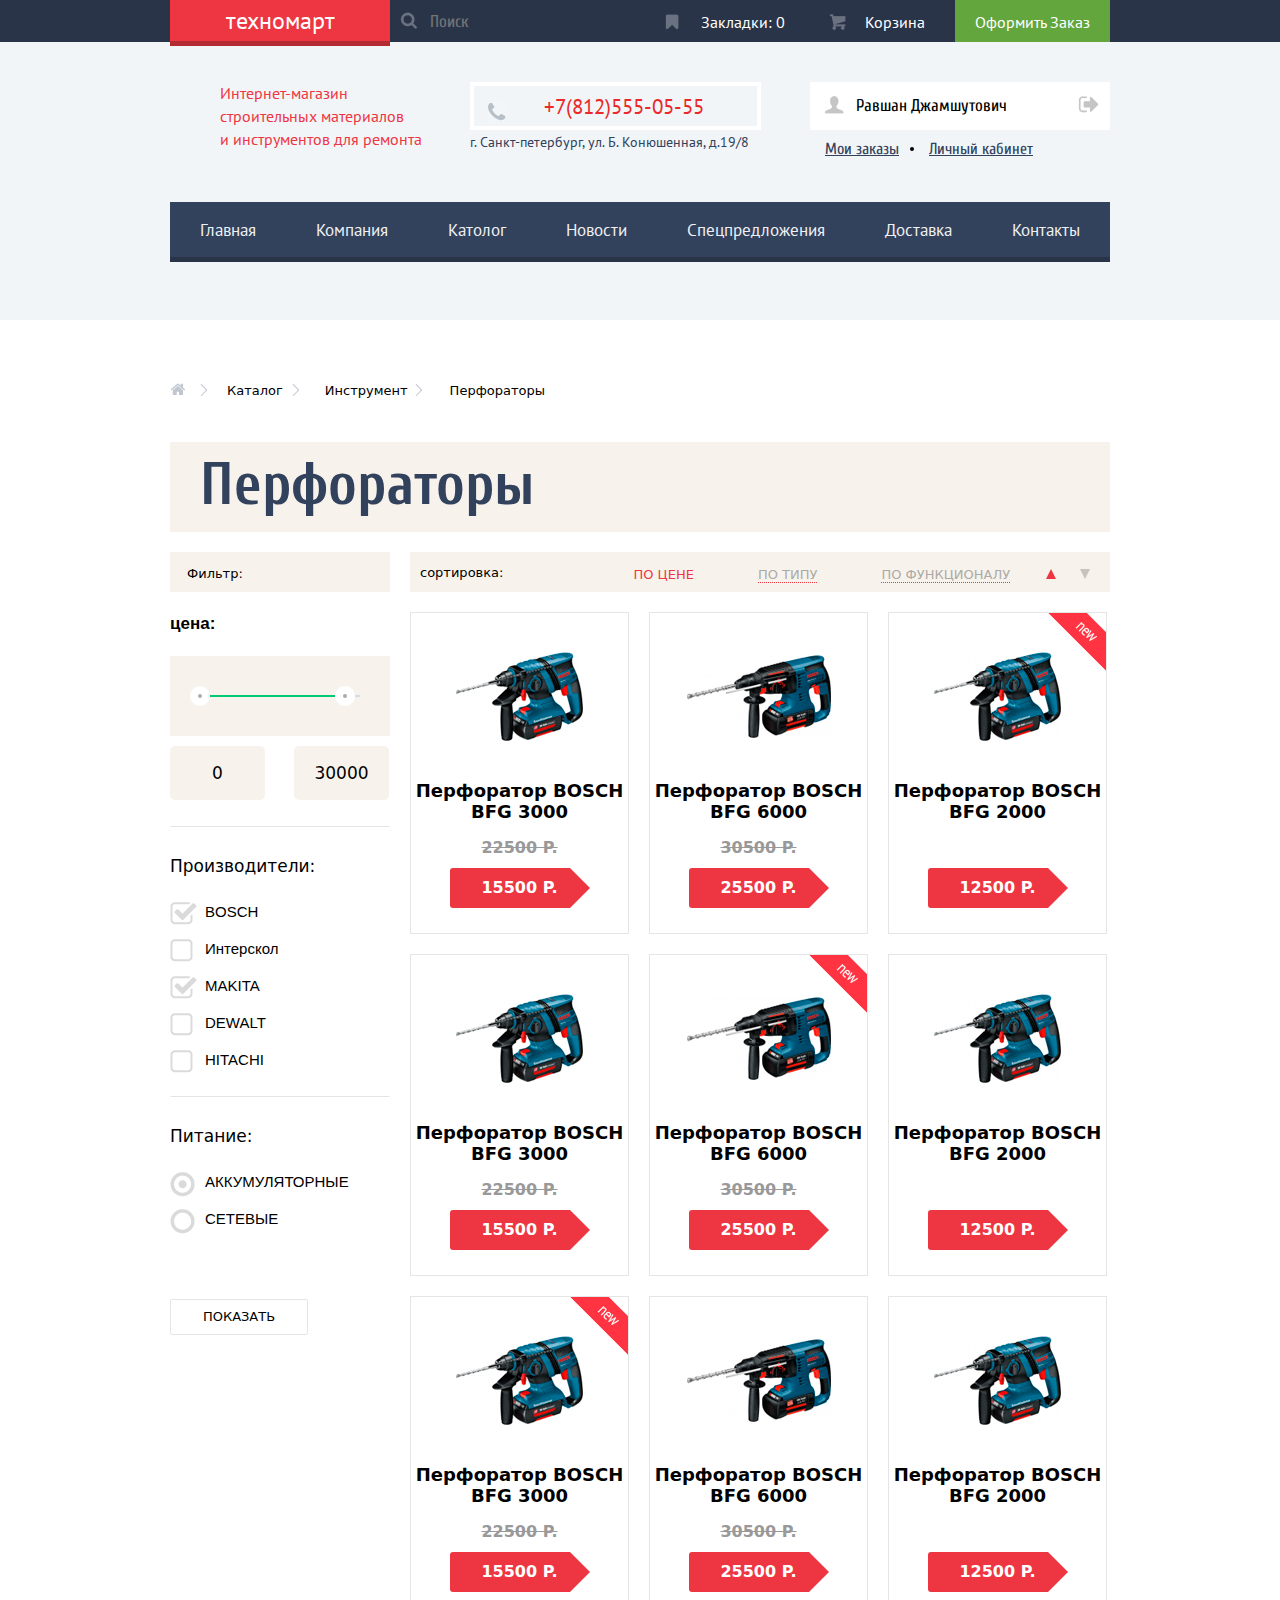
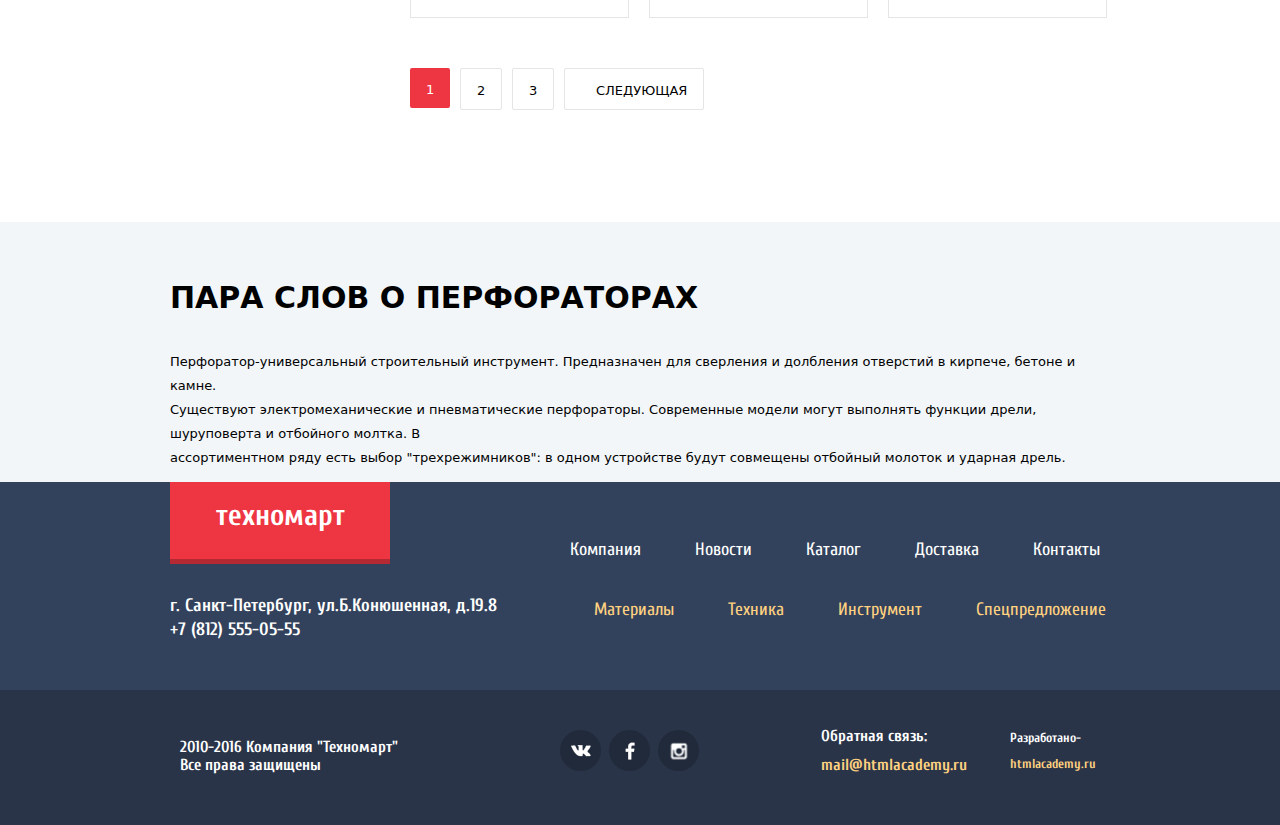
==== inner.html @ 544f6ab8 "изменения сегодня" ====
<!DOCTYPE html>
  <html lang="ru">
    <head>
      <meta charset="utf-8">
      <title>Техномарт</title>
      <link href='https://fonts.googleapis.com/css?family=Cuprum:400,400italic,700,700italic' rel='stylesheet' type='text/css'>
      <link href='https://fonts.googleapis.com/css?family=PT+Sans&subset=cyrillic' rel='stylesheet' type='text/css'>
      <link rel="stylesheet" href="css/normalize.css">
      <link href="css/style.css" rel="stylesheet">
    </head>
    <body>
    <header class="header-main">
      <div class="header-top">
        <div class="container clearfix">
          <a href="#" class="header-top__logo">Техномарт</a>
          <form action="#" class="header-top__search">
            <input type="search" placeholder="Поиск">
            <input type="submit">
          </form>
          <ul class="header-top__panel">
            <li>
              <a class="header-top__bookmark" href="#top">Закладки: 0</a>
            </li>
            <li>
              <a class="header-top__basket" href="#">Корзина</a>
            </li>
            <li>
              <a  class="header-top__booking" href="#">Оформить Заказ</a>
            </li>
          </ul>
        </div>
      </div>
        <div class="container clearfix">
          <div class="header-middle__summary">Интернет-магазин<br>строительных материалов<br>и инструментов для ремонта
          </div>
          <div class="header-middle__contact">
            <div class="header-middle__phone">+7(812)555-05-55</div>
            <p>г. Санкт-петербург, ул. Б. Конюшенная, д.19/8</p>
          </div>
          <div class="header-middle__making">
              <div class="header-middle__users">
                  <p>Равшан Джамшутович</p> 
                  <a href="#" class="icon-logout"></a>  
              </div> 
                  <ul class="header-middle__data">
                    <li>
                      <a href="#" class="dot">Мои заказы</a>
                    </li>
                    <li>
                      <a href="#">Личный кабинет</a>
                    </li>
                  </ul> 
          </div>
        </div>
        <div class="container">
          <nav class="main-navigation clearfix">
            <ul>
              <li>
                <a href="#">Главная</a>
              </li>
              <li>
                <a href="#">Компания</a>
              </li>
              <li>
                <a href="#">Католог</a>
              </li>
              <li>
                <a href="#">Новости</a>
              </li>
              <li>
                <a href="#">Спецпредложения</a>
              </li>
              <li>
                <a href="#">Доставка</a>
              </li>
              <li>
                <a href="#">Контакты</a>
              </li>
            </ul>
          </nav>
        </div>
    </header>
      <main class="main-content clearfix">
        <div class="container">
          <div class="breadcrumbs">
            <ul>
              <li>
                <a href="#" class="icon"></a> 
              </li>
              <li>
                <a href="#">Каталог</a>
              </li>
              <li>
                <a href="#" class="ref">Инструмент</a>
              </li>
              <li>
                <span>Перфораторы</span>
              </li>
            <ul>
          </div>
            <div class="topic">
              <h1>Перфораторы<h1>
            </div>
            <div class="catalog-filter">
            <form action="#">
              <div class="filter__h2">Фильтр:</div>
              <h3>цена:</h3>
              <div class="range-filter">
                <div class="range-controls">
                  <div class="scale"><div style="margin-left:10px;width:125px;" class="bar"></div></div>
                  <div class="toggle min-toggle"></div>
                  <div class="toggle max-toggle"></div>
                </div>
                <div class="price-controls">
                  <input class="min-price" type="text" value="0">
                  <input class="max-price" type="text" value="30000">
                </div>
              </div> 
              <div class="crease"></div> 
              <div class="maker__group">
                <h3>Производители:</h3>
                <input type="checkbox" name="firm1" value="BOSCH"checked id="chx1"><label for="chx1">BOSCH</label>
                <input type="checkbox" name="firm2" value="Interscol"id="chx2"><label for="chx2">Интерскол</label>
                <input type="checkbox" name="firm3" value="MAKITA"checked id="chx3"><label for="chx3">MAKITA</label>
                <input type="checkbox" name="firm4" value="DEWALT"id="chx4"><label for="chx4">DEWALT</label>
                <input type="checkbox" name="firm5" value="HITACHI"id="chx5"><label for="chx5">HITACHI</label>
              </div>
              <div class="crease"></div> 
              <div class="maker__group">
                 <h3>Питание:</h3>
                 <input type="radio" name="battery" value="accumulator" checked id="rd1"><label for="rd1">АККУМУЛЯТОРНЫЕ</label>
                 <input type="radio" name="battery" value="network" id="rd2"><label for="rd2">СЕТЕВЫЕ</label>
              </div>
                 <button class="btn-filter" type="submit">ПОКАЗАТЬ</button>
            </form>
            </div>
            <div class="catalog-content">
              <div class="catalog-sorting">
              <h3 class="catalog-sorting__h3">сортировка:</h3>
              <ul>
                <li>
                  <a class="cost" href="#">По цене</a>
                </li>
                <li>
                  <a href="#">По типу</a>
                </li>
                <li>
                  <a href="#">По функционалу</a>
                </li>
              </ul>
              <div class="catalog-sorting__guides">
                <a href="#"></a>
                <a href="#"></a>
              </div> 
              </div>
              <div class="catalog-list clearfix">
              <article class="catalog-list__item">
                <div class="item__actions">
                  <a class="buy" href="#">КУПИТЬ</a>
                  <a class="bookmark" href="#">В ЗАКЛАДКИ</a>
                </div>
                <div class="image"><img src="img/catalog-img1/prod-image2.jpg" height="168" width="218"></div>
                <a href="#">Перфоратор BOSCH<br>BFG 3000</a>
                <div class="item__old-price">22500 P.</div>
                <div class="item__price">15500 P.</div>
              </article>
              <article class="catalog-list__item">
                <div class="item__actions">
                  <a class="buy" href="#">КУПИТЬ</a>
                  <a class="bookmark" href="#">В ЗАКЛАДКИ</a>
                </div>
                <div class="image"><img src="img/catalog-img1/prod-image3.jpg" height="168" width="218"></div>
                <a href="#">Перфоратор BOSCH<br>BFG 6000</a>
                <div class="item__old-price">30500 P.</div>
                <div class="item__price">25500 P.</div>
              </article>
              <article class="catalog-list__item">
                <div class="item__actions">
                  <a class="buy" href="#">КУПИТЬ</a>
                  <a class="bookmark" href="#">В ЗАКЛАДКИ</a>
                </div>
                <div class="flag flag-new">новинка</div>
                <div class="image"><img src="img/catalog-img1/prod-image2.jpg" height="168" width="218"></div>
                <a href="#">Перфоратор BOSCH<br>BFG 2000</a>
                <div class="item__old-price"></div>
                <div class="item__price">12500 P.</div>
              </article>
              <article class="catalog-list__item">
                <div class="item__actions">
                  <a class="buy" href="#">КУПИТЬ</a>
                  <a class="bookmark" href="#">В ЗАКЛАДКИ</a>
                </div>
                <div class="image"><img src="img/catalog-img1/prod-image2.jpg" height="168" width="218"></div>
                <a href="#">Перфоратор BOSCH<br>BFG 3000</a>
                <div class="item__old-price">22500 P.</div>
                <div class="item__price">15500 P.</div>
              </article>
              <article class="catalog-list__item">
                <div class="item__actions">
                  <a class="buy" href="#">КУПИТЬ</a>
                  <a class="bookmark" href="#">В ЗАКЛАДКИ</a>
                </div>
                <div class="flag flag-new">новинка</div>
                <div class="image"><img src="img/catalog-img1/prod-image3.jpg" height="168" width="218"></div>
                <a href="#">Перфоратор BOSCH<br>BFG 6000</a>
                <div class="item__old-price">30500 P.</div>
                <div class="item__price">25500 P.</div>
              </article>
              <article class="catalog-list__item">
                <div class="item__actions">
                  <a class="buy" href="#">КУПИТЬ</a>
                  <a class="bookmark" href="#">В ЗАКЛАДКИ</a>
                </div>
                <div class="image"><img src="img/catalog-img1/prod-image2.jpg" height="168" width="218"></div>
                <a href="#">Перфоратор BOSCH<br>BFG 2000</a>
                <div class="item__old-price"></div>
                <div class="item__price">12500 P.</div>
              </article>
              <article class="catalog-list__item">
                <div class="item__actions">
                  <a class="buy"href="#">КУПИТЬ</a>
                  <a class="bookmark" href="#">В ЗАКЛАДКИ</a>
                </div>
                <div class="flag flag-new">новинка</div>
                <div class="image"><img src="img/catalog-img1/prod-image2.jpg" height="168" width="218"></div>
                <a href="#">Перфоратор BOSCH<br>BFG 3000</a>
                <div class="item__old-price">22500 P.</div>
                <div class="item__price">15500 P.</div>
              </article>
              <article class="catalog-list__item">
                <div class="item__actions">
                  <a class="buy" href="#">КУПИТЬ</a>
                  <a class="bookmark" href="#">В ЗАКЛАДКИ</a>
                </div>
                <div class="image"><img src="img/catalog-img1/prod-image3.jpg" height="168" width="218"></div>
                <a href="#">Перфоратор BOSCH<br>BFG 6000</a>
                <div class="item__old-price">30500 P.</div>
                <div class="item__price">25500 P.</div>
              </article>
              <article class="catalog-list__item">
                <div class="item__actions">
                  <a class="buy" href="#">КУПИТЬ</a>
                  <a class="bookmark" href="#">В ЗАКЛАДКИ</a>
                </div>
                <div class="image"><img src="img/catalog-img1/prod-image2.jpg" height="168" width="218"></div>
                <a href="#">Перфоратор BOSCH<br>BFG 2000</a>
                <div class="item__old-price"></div>
                <div class="item__price">12500 P.</div>
              </article>
              <div class="main-content__paginator">
                <a class="current" href="#">1</a>
                <a href="#">2</a>
                <a href="#">3</a>
                <a href="#">СЛЕДУЮЩАЯ</a>
                </div>
              </div>
            </div>
        </div>
            <div class="catalog__little-about">
              <div class="container">
              <h2>ПАРА СЛОВ О ПЕРФОРАТОРАХ</h2>
              <p>Перфоратор-универсальный строительный инструмент. Предназначен для сверления и долбления отверстий в кирпече, бетоне и камне.<br>
              Существуют электромеханические и пневматические перфораторы. Современные модели могут выполнять функции дрели, шуруповерта и отбойного молтка. В<br>ассортиментном ряду есть выбор "трехрежимников": в одном устройстве будут совмещены отбойный молоток и ударная дрель.</p>
              </div>
            </div>
      </main>
      <footer class="main-footer">
        <div class="container  clearfix">
        <div class="contact-information">
          <a href="#" class="contact-information__logo">Техномарт</a>
          <div class="contact-information__address">г. Санкт-Петербург, ул.Б.Конюшенная, д.19.8<br>+7 (812) 555-05-55</div>
        </div>
        <div class="main-footer__menu clearfix">
          <div class="main-footer__menu__top">
            <ul>
              <li>
                <a href="#">Компания</a>
              </li>
              <li>
                <a href="#">Новости</a>
              </li>
              <li>
                <a href="#">Каталог</a>
              </li>
              <li>
                <a href="#">Доставка</a>
              </li>
              <li>
                <a href="#">Контакты</a>
              </li>
            </ul>
          </div>
          <div class="main-footer__menu__bottom">
            <ul>
              <li>
                <a href="#">Материалы</a>
              </li>
              <li>
                <a href="#">Техника</a>
              </li>
              <li>
                <a href="#">Инструмент</a>
              </li>
              <li>
                <a href="#">Спецпредложение</a>
              </li>
            </ul>
          </div>
        </div>
        </div>
        <div class="bottom-footer clearfix">
        <div class="container">
          <div class="bottom-footer__informaition">
            <p>2010-2016 Компания "Техномарт"<br>
            Все права защищены</p>
          </div>
          <div class="informaition__share">
            <a class="social social-vk" href="#"></a>
            <a class="social social-fb" href="#"></a>
            <a class="social social-in" href="#"></a>
          </div>
          <div class="informaition__contact">
            <p>Обратная связь:</p>
            <a href="#">mail@htmlacademy.ru</a>
          </div>
          <div class="informaition__author">
            <p>Разработано-</p>
            <a href="#">htmlacademy.ru</a>
          </div>
        </div>
        </div>
      </footer>
    </body>
  </html>
---- css/style.css ----
html,
body {
	min-width: 1122px;
	margin: 0;
    padding: 0;
    font-size: 16px;
	line-height: 23px;
    font-weight: normal;
    font-family: "Cuprum Italic","PT Sans", "Arial", sans-serif;
}

.clearfix::after {
  content: "";

  display: table;
  clear: both;
}
.container {
	width: 940px;
	padding: 0 10px;
    margin: 0 auto;
}
/*css для index*/
.header-main {
	min-height: 320px;
	margin-bottom: 58px;
	background-color: #f1f5f7;
}.header-top {
	height: 42px;
	margin-bottom: 40px;
	background-color: #293449;
}
.header-top__logo {
	float: left;
	display: block;
	width: 220px;
	height: 32px;
	font-size: 24px;
	line-height: 24px;
	padding-top: 9px;
	text-decoration: none;
	text-align: center;
	text-transform: lowercase;
	color: #ffffff;
	background-color: #ee3643;
	border-bottom: 5px solid #b52933;
}
.header-top__logo:hover {
	background-color: #ca2c37;
	border-bottom: 5px solid #9a212a;
}
.header-top__logo:active {
	background-color: #ba2732;
	border-bottom: 5px solid #8e1e26;
}
.header-top__search {
	float: left;
	position: relative;
	
}
.header-top__search input[type="submit"] {
    position: absolute;
    top: 12px;
    left: 10px;
    width: 17px;
    height: 17px;
    padding-top: 13px;
    padding-left: 15px;
    text-indent: -1000px;
    background: #293449 url("../img/icon-exit/sprite.png") no-repeat;
    background-position: -5px -259px;
    border: none;
    opacity: 0.3;
 }
   
.header-top__search input[type="search"] {
	height: 42px;
	width: 250px;
	padding-left: 40px;
	outline: none;
	font-size: 17px;
	line-height: 18px;
	font-family: "Cuprum", "Arial", sans-serif;
    font-weight: normal;
	color: #fff;
	background-color: #293449;
	border: none;
}
.header-top__search input[type="search"]:hover {
	background-color: #212a3a;
	opacity: 1;
}
.header-top__search input[type="search"]:focus {
	background-color: #fff;
	color: #000;
}
input[type="search"]:focus + input[type="submit"] {
	width: 17px;
    height: 17px;
	background: url("../img/icon-exit/sprite2.png") no-repeat;
	background-position: -5px -27px;
	opacity: 1; 
	background-color: #fff;

}
input[type="search"]:hover + input[type="submit"] {
	width: 17px;
    height: 17px;
	background: #293449 url("../img/icon-exit/sprite.png") no-repeat;
    background-position: -5px -259px;
	opacity: 1; 
}
.header-top__panel {
	float: right;
	list-style: none;
    font-size: 0;
    padding:0;
}
.header-top__panel li {
	display: inline-block;
	font-size: 16px;
	line-height: 24px;
	vertical-align: top;
	
}
.header-top__panel a {
	display: block;
	position: relative;
	height: 42px;
	box-sizing: border-box;
	padding-top: 10px;
	padding-right: 30px;
    padding-left: 50px;
	color: #ffffff;
	text-decoration: none;
	background-color: #293449;
	
}
.header-top__panel a:hover {
	background-color: #212a3a;
}
.header-top__panel a:active{
	color: #85898f;
	background-color: #161d29;
}

.header-top__panel .header-top__booking {
	padding-left: 20px;
	padding-right: 20px;
	background-color: #63a63e;
}
.header-top__panel .header-top__booking:hover {
	background-color: #5fbb2d;
}
.header-top__panel .header-top__booking:active {
	color: #a4bf94;
	background-color: #518534;
}
.header-top__bookmark::before {
	content: "";
	position: absolute;
	top: 14px;
	left: 14px;
	width: 14px;
    height: 16px;
	background: #293449 url("../img/icon-exit/sprite.png") no-repeat; 
	background-position: -5px -31px;
	opacity: 0.3;
}
.header-top__basket::before {
	content: "";
	position: absolute;
	top: 14px;
	left: 14px;
	width: 17px;
    height: 16px;
	background: #293449 url("../img/icon-exit/sprite.png") no-repeat; 
	background-position: -5px -5px;
    opacity: 0.3;
}
.header-top__bookmark:hover::before {
    opacity: 1;
}
.header-top__basket:hover::before  {
	opacity: 1;
}
.header-top__bookmark:active::before {
    opacity: 0.3;
    color: #73777f;
}
.header-top__basket:active::before  {
    opacity: 0.3;
    color: #73777f;
}
.header-middle__summary {
	float: left;
	width: 280px;
	min-height: 120px;
	box-sizing: border-box;
	padding-left: 50px;
	margin-right: 20px; 
	color: #ee3643;
	
}
.header-middle__contact {
	float: left;
	width: 300px;
	min-height: 120px;
	margin-right: 20px;
	
}
.header-middle__phone {
	position: relative;
	display: block;
	width: 193px;
	height: 31px;
	padding-left: 70px;
	padding-right: 20px;
	font-size: 21px;
	padding-top: 9px;
	border: 4px solid #ffffff;
	color: #e9292a;
}
.header-middle__phone::before {
	content: "";
	position: absolute;
	top: 16px;
	left: 13px;
	background: #f2f6f8 url("../img/icon-exit/sprite.png");
	width: 19px;
    height: 19px;
    background-position: -5px -208px;
}
.header-middle__contact p {
	font-size: 14px;
	line-height: 24px;
	margin: 0;
	padding: 0;
	color: #32425c;
}
.header-middle__making {
	float: right;
	width: 300px;
	min-height: 120px;
	font-size: 0;
   
}

.header-middle__user {
	float: right;
	
}
.header-middle__user a {
	display: inline-block;
	vertical-align: top;
	position: relative;
	width: 80px;
	height: 36px;
	font-size: 21px;
	line-height: 18px;
	font-family: "Cuprum", "Arial", sans-serif;
	font-weight: bold;
	padding-left: 41px;
	padding-top: 13px;
	margin-right: 10px;
	text-decoration: none;
	color: #000000;
	background-color: #ffffff;
}
.header-middle__user a:last-child {
	width: 126px;
	padding-left: 24px;
	margin-right: 0;
}
.header-middle__user a:hover {
    color: #f0515c;
}
.header-middle__user a:active {
    color: #b2b2b2;
}
.header-middle__user .icon-enter::before {
	content: "";
	position: absolute;
	top: 14px;
	left: 14px;
	background: #fff url("../img/icon-exit/sprite.png") no-repeat;
	width: 21px;
    height: 17px;
    background-position: -5px -181px;
}
.header-middle__user:hover .icon-enter::before {
	content: "";
	position: absolute;
	top: 14px;
	left: 14px;
	background: #fff url("../img/icon-exit/sprite.png") no-repeat;
	width: 20px;
    height: 17px;
    background-position: -5px -77px;
}
.header-middle__users {
	position: relative;
	width: 300px;
}

.header-middle__users p {
	padding-left: 46px;
	padding-right: 60px;
	padding-top: 15px;
    padding-bottom: 15px;
	margin: 0px;
	font-size: 17px;
	line-height: 18px;
	font-family: "Cuprum", "Arial", sans-serif;
	box-sizing: border-box;
	color: #000000;
	background-color: #ffffff;
}
.header-middle__users p:active {
	color: #b2b2b2;
}
.header-middle__users p::before {
    content: "";
    position: absolute;
    top: 14px;
    left: 14px;
    background: #fff url("../img/icon-exit/sprite.png");
    width: 20px;
    height: 18px;
    background-position: -5px -306px;
}
.header-middle__users p::after {
	content: "";
    position: absolute;
    top: 14px;
    left: 268px;
    background: #fff url("../img/icon-exit/sprite.png");
    width: 21px;
    height: 17px;
    background-position: -5px -181px;
}
.header-middle__users:hover p::before {
    content: "";
    position: absolute;
    top: 14px;
    left: 14px;
    background: #fff url("../img/icon-exit/sprite2.png");
    width: 20px;
    height: 18px;
    background-position: -5px -54px;
}
.header-middle__users:hover p::after {
	content: "";
    position: absolute;
    top: 14px;
    left: 268px;
    background: #fff url("../img/icon-exit/sprite.png");
    width: 20px;
    height: 17px;
    background-position: -5px -77px;
}

.header-middle__users:active p::before {
    content: "";
    position: absolute;
    top: 14px;
    left: 14px;
    background: #fff url("../img/icon-exit/sprite.png");
    width: 20px;
    height: 18px;
    background-position: -5px -306px;
}
.header-middle__users:active p::after {
	content: "";
    position: absolute;
    top: 14px;
    left: 268px;
    background: #fff url("../img/icon-exit/sprite.png");
    width: 21px;
    height: 17px;
    background-position: -5px -181px;
}
.header-middle__data {
	width: 300px;
	height: 42px;
	padding: 0px;
	margin: 0px;
	
}
.header-middle__data ul {
    list-style-type: disc;
}
.header-middle__data li {
	display: inline-block;
	vertical-align: top;
	margin-left: 15px;
    margin-top: 10px;
   
}
.header-middle__data a {
	position: relative;
	padding-right: 15px;
	font-size: 16px;
	line-height: 18px;
	font-family: "Cuprum", "Arial", sans-serif;
	color: #32425c;
}
.header-middle__data a.dot::after {
	content: "";
    position: absolute;
    top: 7px;
    right: 0;
    border: 2px solid #000;
    border-radius: 50%;
}
.header-middle__data a:hover {
    color: #ee434f;
}
.header-middle__data a:active{
    color: #b7bfc8;
}
.main-navigation {
	clear: both;
	height: 55px;
	/*margin-top: 20px;*/
	margin-bottom: 60px;
	border-bottom: 5px solid #293449;
	background-color: #32425c;
	
}
.main-navigation ul {
	display: flex;
	justify-content: space-around;
    margin: 0;
    padding: 0;
    list-style: none;
    font-size: 0;
}
.main-navigation li {
	
	font-size: 17px;
	line-height: 17px;
	vertical-align: top;
}
.main-navigation a {
	display: block;
	height: 55px;
	padding-top: 20px;
	color: #f1f1f3;
	text-decoration: none;
	padding-left: 29px;
	padding-right: 29px;
	
	box-sizing: border-box;
}

.main-navigation a:hover {
	background-color: #293449;
}
.main-navigation a:active {
	color: #8e939c;
	background-color: #1d2739;
}
.main-content {
	margin-top: 20px;
	background-color: #ffffff;
}
.main-tabs {
	
	min-height: 410px;
	margin-bottom: 50px;
	font-size:0;
	
}
.main-tabs__left {
	float: left;
	width: 620px;
}
.main-tabs__right {
	float: right;
	width: 300px;
}
.foto-block__buttons {
	display: inline-block;
	vertical-align: top;
	position: relative;
    width: 300px;
	height: 123px;
	margin-bottom: 20px;
	font-size: 14px;
	color: #ffffff;
}
.main-tabs__left .foto-block__buttons:first-child {
	margin-right: 20px;
	background-color: #f6b22d;
	
}
.main-tabs__left .foto-block__buttons:nth-child(2){
    background-color: #4aafde;
}
.main-tabs__right .foto-block__buttons:first-child{
    background-color: #cc79d1;
}
.main-tabs__right .foto-block__buttons:nth-child(2){
    background-color: #85d179;
}
.main-tabs__right .foto-block__buttons:last-child {
	margin-bottom: 0;
	background-color: #f6b22d;
}
.foto-block__slider {
	display: block;
	width: 621px;
	height: 267px;
	margin-right: 20px;
	
}   

.slider__items {
	display: block;
	position: relative;
	
}

.slider__item {
	width: 621px;
	height: 267px;
	background-repeat: no-repeat;
	background-position: 100% 100%;
}
.catalog__info {
    padding: 25px 0 0 25px;
}
.catalog__info h2 {
	padding: 0;
	margin: 0;
   font-size: 36px;
   line-height: 30px;
   font-family: "Cuprum", "Arial", sans-serif;
   font-weight: bold; 
   color: #fff;
}
.catalog__info p {
   font-size: 18px;
   line-height: 24px;
   font-family: "Sans", "Arial", sans-serif; 
   margin-top: 8px;
   color: #fff;
}
.slider__item .btn {
	display: block;
	width: 192px;
	height: 27px;
	padding-top: 13px;
	text-align: center;
	text-transform: uppercase;
    text-decoration: none;
    font-size: 14px;
    line-height: 18px;
    font-family: "Cuprum", "Arial", sans-serif;
	background-color: #ee3643;
	color: #fff;
	border-radius: 3px;
	margin: 120px 0 0 25px;
}
.slider__item .btn:hover {
	background-color: #ca2c37;
}
.slider__item .btn:active{
	background-color: #ba2732;
}
.slider__item:nth-child(1) {
	background-image: url("../img/slider/slider1.jpg");
	
}
.slider__item:nth-child(2) {
	background-image: url("../img/slider/slider2.jpg");
}
.slider__item {
	display: none;
}
#btn-1:checked ~ .slider__items .slider__item:nth-child(1) {
  display: block;
}

#btn-2:checked ~ .slider__items .slider__item:nth-child(2) {
  display: block;
}
#btn-3:checked ~ .slider__items .slider__item:nth-child(1) {
  display: block;
}
#btn-4:checked ~ .slider__items .slider__item:nth-child(2) {
  display: block;
}
#btn-1:checked ~ .slider-controls label[for="btn-1"],
#btn-2:checked ~ .slider-controls label[for="btn-2"],
#btn-3:checked ~ .slider-controls label[for="btn-1"],
#btn-4:checked ~ .slider-controls label[for="btn-2"] {
	background-color: #ee3643;

}

.foto-block__slider {
	position: relative;
}
.foto-block__slider input[type="radio"] {
	display: none;
}
.slider__paginator label {
	position: absolute;
	z-index: 20;
	cursor: pointer;
}
.slider__paginator label:nth-child(1) {
	top: 132px;
	left: 26px;
	background-image: url("../img/slider/sprite.png");
	width: 22px;
    height: 40px;
    background-position: -5px -5px;
}
.slider__paginator label:nth-child(2) {
	top: 132px;
	right: 26px;
	background-image: url("../img/slider/sprite.png");
	width: 22px;
    height: 40px;
    background-position: -5px -55px;
}

.slider-controls {
	position: absolute;
	bottom: 22px;
	left: 47%;
	z-index: 20;

}

.slider-controls label {
  display: inline-block;
  width: 7px;
  height: 7px;
  margin: 0 6px;
  vertical-align: top;
  background: #fff;
  border: 3px solid white;
  border-radius: 50%;
  cursor: pointer;
}


.sprite {
    background-image: url("../img/slider/sprite.png");
    background-repeat: no-repeat;
    display: block;
}

.sprite--icon-left {
    width: 22px;
    height: 40px;
    background-position: -5px -5px;
}

.sprite--icon-right {
    width: 22px;
    height: 40px;
    background-position: -5px -55px;
}

.foto-block__buttons p {
	position: absolute;
	left: 22px;
	top: -5px;
	font-size: 24px;
}
.foto-block__buttons  .button__icon {
	position: absolute;
	top: 30px;
	right: 30px;
}
.foto-block__buttons .slogan {
	position: absolute;
	display: block;
    left: 25px;
    bottom: 20px;
    width: 135px;
    height: 29px;
    text-decoration: none;
    text-transform: uppercase;
    border-radius: 3px;
    text-align: center;
    padding-top: 9px;
    background-color: rgba(0,0,0,0.1);
    color: #fff;
 }
.foto-block__buttons .slogan:hover {
    background-color: rgba(0,0,0,0.2);
} 
.foto-block__buttons .slogan:active {
    background-color: rgba(0,0,0,0.3);
} 

.main-h2 {
    min-height: 89px;
    margin-bottom: 20px;
    background-color: #f7f3ec;
    font-family: "Cuprum","PT Sans", "Arial", sans-serif;
}
.main-h2 h2 {
	float: left;
	font-size: 24px;
	margin-left: 30px;
	margin-top: 35px;
	text-transform: uppercase;
	color: #32425c;
}
.main-h2 a {
	float: right;
	display: block;
	width: 253px;
	height: 30px;
    margin-top: 25px;
	margin-right: 24px;
	text-decoration: none;
	text-transform: uppercase;
	text-align: center;
	padding-top: 8px;
	border-radius: 2px;
	color: #ffffff;
	background-color: #ee3643;
}
.main-h2 a:hover {
    background-color: #ca2c37;
}
.main-h2 a:active {
    background-color: #ba2732;
}
.main-catalog__items {
	min-height: 318px;
	margin-bottom: 20px;
	font-size:0;
	background-color: #ffffff;
}
.catalog__item {
	position: relative;
	display: inline-block;
	vertical-align: top;
	width: 217px;
	height: 320px;
	font-size: 16px;
	line-height: 20px;
	font-weight: bold;
	font-family: "Sans", "Arial", sans-serif;
	margin-right: 20px;
	border: 1px solid #e5e5e5;
	text-align: center;
	overflow: hidden;
}
.catalog__item:nth-child(4) {
	margin-right: 0;
}
.catalog__item:hover {
	box-shadow: 0 10px 10px 4px rgba(5,5,5,0.2);
}
.label {
	position:absolute;
    top: -1px;
    right: -1px;
    width: 60px;
    height: 60px;
    text-indent: -1000px;
    overflow: hidden;
    z-index: 20;
    background: url("../img/icon-exit/label3.png") no-repeat 0 0;
}
.catalog__item a {
	display: block;
	min-height:20px;
    padding:0 20px;
    margin-top:10px;
    margin-bottom:15px;
    text-decoration: none;
    color: #000000;
}
.item__old-price{
	height: 20px;
    margin-top: 15px;
    margin-bottom: 10px;
    text-decoration: line-through; 
    color: #d6d6d6;
}
.item__price {
	position: relative;
    width: 80px;
    margin: 10px auto;
    margin-bottom: 20px;
    padding: 10px 30px;
    color: white;
    background: #ee3643;
    border-radius: 3px;
}
.item__price:after {
	content: "";
    position: absolute;
    top: 0;
    right: -20px;
    width: 0;
    height: 0;
    border: 21px solid white;
    border-left-color: #ee3643;
}
.catalog__item .item__actions {
    display:none;
}
.catalog__item:hover .item__actions {
	display: block;
}
.main-manufactures {
	min-height: 310px;
	margin-bottom: 85px;
	font-size:0;
	
}
.main-manufactures__branded-sign {
	display: inline-block;
	vertical-align: top;
	width: 180px;
	height: 112px;
	padding: 20px 18px;
	margin-right: 20px;
	margin-bottom: 20px;
	border: 1px solid #e7e7e7;
	background-color: #ffffff;
}
.main-manufactures__branded-sign:nth-child(4n) {
	margin-right: 0;
}
.main-manufactures__branded-sign:hover {
    box-shadow: 0 10px 10px 4px rgba(5,5,5,0.2);
}
.main-manufactures__branded-sign:active {
	background-color: #fff;
	opacity: 0.3;
}
.main-manufactures__branded-sign a {
	text-decoration: none;
}

.main-services {
	min-height: 520px;
	background-color: #f2f6f8;
}
.services__descr {
	width: 940px;
	min-height: 140px;
	margin-top: 43px;
	margin-bottom: 15px;
	padding-top: 65px;
}
.services__descr h2 {
	font-size: 30px;
	line-height: 24px;
    color: #000000;
    font-weight: bold;
    margin-bottom: 30px;
}
.services__descr p{
	font-size: 13px;
	line-height: 24px;
    color: #000000;
    font-weight: normal;
}

.services__menu {
	position: relative;
	width: 940px;
	padding-top: 35px;
	min-height: 271px;
	margin-right: 20px;
	margin-bottom: 46px;
	background: url("../img/services-img/line2.png") no-repeat 230px 0px;

}
.services-controls label {
	display: block;
	width: 217px;
	height: 42px;
	padding-left: 20px;
	padding-top: 20px; 
	font-size: 21px;
    line-height: 30px;
    font-family: "Cuprum", "Arial", sans-serif;
    font-weight: bold;
	
    cursor: pointer;
	border-top: 1px solid #405069;
	border-bottom: 1px solid #293449;
	color: #ffffff;
	background-color: #32425c;
}
.services__menu  label:hover {
	background-color: #293449;
}
.services__menu  label:active {
	color: #32425c;
	background-color: #ffffff;

}
.services__menu input[type="radio"] {
	display: none;
}

.services__items {
	position: absolute;
	top: 0;
	left: 300px;
	width: 620px;
	height: 271px;
	padding-top: 40px;
	margin-bottom: 46px;

}
.services__item  {
	width: 620px;
	height: 271px;
}
.services__item h2 {
    font-size: 36px;
	line-height: 24px;
    font-weight: bold;
    color: #32425c;
    margin-top: 0;
}
.services__item p {
    font-size: 13px;
	line-height: 24px;
    font-weight: normal;
    color: #000000;
}
.services__item  .figure {
    position: absolute;
    top: 40px;
    left: 410px;
    z-index: 30;
}
.services__item:nth-child(2) .figure {
	left: 470px;
    
}
.services__item:nth-child(3) .figure {
	left: 450px;
    
}	   
.services__item .shedow {
	position: absolute;
	top: 40px;
	left: 150px;
	z-index: 20;
}
.services__item:nth-child(2) .shedow  {
   	top: 52px;
	left: 250px;
	
}
.services__item:nth-child(3) .shedow  {
    left: 165px;
	
}
.services__item .application {
	display: block;
	width: 195px;
	height: 28px;
	margin-top: 30px;
	padding-top: 10px;
	font-size: 14px;
	line-height: 18px;
	font-family: "Cuprum", "Arial", sans-serif;
	font-weight: normal;
	text-decoration: none;
	text-align: center;
	color: #fff;
	background-color: #ee3643;
	border-radius: 2px;
}
.services__item .application:hover {
    background-color: #ca2c37;
}
.services__item .application:active {
    background-color: #ba2732;
}
.services__item {
	display: none;
} 

#btn-5:checked ~ .services__items  .services__item:nth-child(1) {
    display: block;
}

#btn-6:checked ~ .services__items  .services__item:nth-child(2) {
    display: block;
}
#btn-7:checked ~ .services__items .services__item:nth-child(3) {
  display: block;
    
}
#btn-5:checked ~ .services-controls label[for="btn-5"],
#btn-6:checked ~ .services-controls label[for="btn-6"],
#btn-7:checked ~ .services-controls label[for="btn-7"] {
	background-color: #fff;
	color: #32425c;
	border-top: #fff;
	border-bottom: #fff;
}

.main__left-block {
	float:left;
	width: 550px;
	min-height: 500px;
	margin-right: 10px;
	padding-top: 40px;

}
.main__left-block h2 {
	font-size: 30px;
	line-height: 24px;
	font-family: 
	font-weight: bold;
	margin-bottom: 30px;
	color: #000000;
    
}
.main__left-block p {
	font-size: 13px;
	line-height: 24px;
    font-weight: normal;
    font-family: "Cuprum", "Arial", sans-serif;
    margin-bottom: 30px;
    color: #000000;
}
.main__left-block p:last-child {
	margin-bottom: 20px;
}
ul.list-styled {
	padding: 0;
	margin: 0;
	margin-bottom: 10px;
	
}
.list-styled li {
	padding-left: 0;
	font-size: 18px;
	line-height: 20px;
    font-weight: bold;
    margin-bottom: 20px;
	list-style: none;
}
.list-styled a::before {
	content: "";
	position: absolute;
	top: 10px;
	left: 0;
	display: block;
	width: 25px;
	border: 1px solid #fb565a;
	
}
	
.list-styled a {
	display: block;
	position: relative;
	margin: 0 0;
	padding-left: 37px;
	text-decoration: none;
	color: #000000;
       
}
.main__left-block .btn-compani {
    display: block;
    width:  220px;
    height: 28px;
    font-size: 14px;
	line-height: 18px;
	font-family: "Cuprum","PT Sans", "Arial", sans-serif;
    font-weight: normal;
    text-decoration: none;
    text-align: center;
    padding-top: 10px;
    margin-top: 40px;
    color: #ffffff;
    background-color: #ee3643;
    border-radius: 2px;
}
.main__left-block .btn-compani:hover {
    background-color: #ca2c37;
}
.main__left-block .btn-compani:active {
    background-color: #ba2732;
}
.main__right-block {
	float: right;
	width: 380px;
	min-height: 355px;
	padding-top: 40px;
	
}
.main__right-block h2 {
	font-size: 30px;
	line-height: 24px;
	font-weight: bold;
	margin-bottom: 28px;
	color: #000000;
}
.main__right-block p {
	font-size: 13px;
	line-height: 24px;
    font-weight: normal;
    margin-bottom: 38px;
    color: #000000;
}
.main__right-block a {
	display: block;
	width: 290px;
	height: 28px;
	font-size: 14px;
	line-height: 18px;
	font-family: "Cuprum","PT Sans", "Arial", sans-serif;
    font-weight: normal;
	text-decoration: none;
	text-align: center;
	padding-top: 10px;
	margin-top: 45px;
	color: #ffffff;
	background-color: #ee3643;
	border-radius: 2px;

}
.main__right-block a:hover {
    background-color: #ca2c37;
}
.main__right-block a:active {
    background-color: #ba2732;
}
.main-footer {
	clear: both;
	background-color: #32425c;
}
.contact-information{
	float: left;
    width: 360px;
    min-height: 208px;
}
.contact-information__logo {
	display: block;
	width: 220px;
	height: 58px;
	font-size: 30px;
	line-height: 30px;
	font-family: "Cuprum", "Arial", sans-serif;
	font-weight: bold;
	padding-top: 19px;
	text-decoration: none;
	text-align: center;
	text-transform: lowercase;
	color: #ffffff;
	background-color: #ee3643;
	border-bottom: 5px solid #b52933;
}
.contact-information__address {
	font-size: 18px;
	line-height: 24px;
	padding-top: 30px;
	font-family: "Cuprum", "Arial", sans-serif;
	font-weight: bold;
	color: #ffffff;
}
.contact-information__address .phone {
	font-size: 18px;
	line-height: 24px;
	padding-top: 30px;
	font-family: "Cuprum", "Arial", sans-serif;
	font-weight: bold;
	color: #ffffff;
}

.main-footer__menu {
    float: right;
    width: 580px;
    min-height: 208px;
}
.main-footer__menu__top li {
	display: inline-block;
	margin-right: 50px;
	margin-top: 40px;
}
.main-footer__menu__top a {
	font-size: 18px;
	line-height: 24px;
	padding-top: 39px;
	font-family: "Cuprum", "Arial", sans-serif;
	font-weight: normal;
	text-decoration: none;
	color: #ffffff;
}
.main-footer__menu__top li:last-child {
	margin-right: 0;
}
.main-footer__menu__top a:hover {
	text-decoration: underline;

}
.main-footer__menu__top a:active {
	color: #929caa; 
}
.main-footer__menu__bottom li {
	display: inline-block;
	margin-right: 50px;
	margin-top: 20px;
}
.main-footer__menu__bottom a {
	font-size: 18px;
	line-height: 24px;
	padding-top: 39px;
	font-family: "Cuprum", "Arial", sans-serif;
	font-weight: normal;
	text-decoration: none;
	color: #ffd180;
}
.main-footer__menu__bottom li:last-child {
	margin-right: 0;
}
.main-footer__menu__bottom li:first-child {
	margin-left: 24px;
}
.main-footer__menu__bottom a:hover {
	text-decoration: underline;
}
.main-footer__menu__bottom a:active {
	color: #92856d;
}
.bottom-footer {
	min-height: 107px;
	background-color: #293449;
}
.bottom-footer__informaition {
	float: left;
	width: 320px;
	height: 75px;
	margin-left: 10px;
	margin-top: 12px;
	margin-right: 60px;
    

}
.bottom-footer__informaition p {
	font-size: 16px;
	line-height: 18px;
	font-family: "Cuprum", "Arial", sans-serif;
	font-weight: bold;
	color: #ffffff;
	padding-top: 20px;
}
.informaition__share {
	float: left;
	width: 241px;
	height: 95px;
	margin-top:  40px; 
	
}
.informaition__share .social {
	display: inline-block;
	width: 41px;
	height: 41px;
	margin-right: 4px;
	font-size: 0;
    vertical-align: top;
    text-align: center;
    background-color: #212a3a;
    position: relative;
    border-radius: 50%

}
.informaition__share .social:hover {
    background-color: #ee3643;
}
.informaition__share .social:active {
    background-color: #ee3643;
}
.informaition__share .social::before {
	content: "";
    position: absolute;
    top: 50%;
    left: 50%;
    transform: translate(-50%,-50%);
    background-image: url("../img/icon-exit/sprite.png");
    background-repeat: no-repeat;
}
.social-vk::before {
    width: 20px;
    height: 12px;
    background-position: -5px -334px;
}
.social-fb::before {
    width: 10px;
    height: 18px;
    background-position: -5px -104px;
}
.social-in::before {
    width: 17px;
    height: 17px;
    background-position: -5px -154px;
}
.informaition__contact {
	float: left;
	width: 170px;
	height: 85px;
	margin-top: 20px;
	padding-left: 20px;
	padding-top: 10px;
	
}
.informaition__contact p {
	font-size: 16px;
	line-height: 0px;
	font-family: "Cuprum", "Arial", sans-serif;
	font-weight: bold;
	
	vertical-align: middle;
	color: #ffffff;
}
.informaition__contact a {
	font-size: 16px;
	line-height: 0px;
	font-family: "Cuprum", "Arial", sans-serif;
	font-weight: bold;
	margin: 0;
	vertical-align: middle;
	text-decoration: none;
	color: #ffd180;
}
.informaition__contact a:hover {
   text-decoration: underline;

}
.informaition__contact a:active {
	color: #ee3643;
}
.informaition__author {
	float: right;
	width: 100px;
	height: 85px;
	margin-top: 25px; 
	padding-left: 10px;
	padding-top: 10px;
	
}
.informaition__author p {
    font-size: 13px;
	line-height: 0px;
	font-family: "Cuprum", "Arial", sans-serif;
	
	font-weight: bold;
	vertical-align: middle;
	color: #ffffff;
}
.informaition__author a{
    font-size: 13px;
    line-height: 0px;
	font-family: "Cuprum", "Arial", sans-serif;
	font-weight: bold;
	margin: 0;
	vertical-align: middle;
	text-decoration: none;
	color: #ffd180;
}
.informaition__author a:hover {
    text-decoration: underline;
}
.informaition__author a:active {
    color: #ee3643;
}






/*css для inner*/
.main-content {
	padding: 0;
	margin: 0;
}
.breadcrumbs {
	min-height: 20px;
	margin-bottom: 20px;
	
}
.breadcrumbs ul {
    position: relative;
    margin: 0;
    padding: 0;

}
.breadcrumbs li {
    display: inline-block;
    position: relative;
    vertical-align: top;
    padding-right: 38px;
}
.breadcrumbs a, span {
    font-size: 13px;
    font-weight: 18px;
    font-family: "Sans", "Arial", sans-serif;
    text-decoration: none;
    color: #000000;
}
a.icon {
	display: inline-block;
    background: #fff url("../img/icon-exit/sprite2.png") no-repeat;
    width: 15px;
    height: 12px;
    background-position: -5px -5px;
}
 .breadcrumbs a::after {
	content: "";
	position: absolute;
	top: 6px;
	left: 65px;
	background: url("../img/icon-exit/sprite.png");
	width: 8px;
    height: 12px;
    background-position: -5px -237px;
}  
.breadcrumbs a.icon::after {
	content: "";
	position: absolute;
	top: 6px;
	left: 30px;
	background: url("../img/icon-exit/sprite.png");
	width: 8px;
    height: 12px;
    background-position: -5px -237px;
}
.breadcrumbs a.ref::after {
	content: "";
	position: absolute;
	top: 6px;
	left: 90px;
	background: url("../img/icon-exit/sprite.png");
	width: 8px;
    height: 12px;
    background-position: -5px -237px;
}  
.topic {
	height: 90px;
	margin-bottom: 20px;
	font-size: 30px;
	line-height: 30px;
	font-weight: normal;
	font-family: "Cuprum", "Arial", sans-serif;
	color: #32425c;
	background-color: #f7f3ec;
}

.topic h1 {
	
	padding-left: 30px;
	padding-top: 28px;
}	

.catalog-filter {
	float: left;
	width: 220px;
	min-height: 1147px;
	margin-right: 20px;
	margin-bottom: 60px;
	
}
.catalog-filter .filter__h2 {
	height: 14px;
	padding: 13px 17px;
	font-size: 13px;
	line-height: 18px;
	font-family: "Sans", "Arial", sans-serif;
	color: #000000;
	background-color: #f7f3ec;
}
.catalog-filter h3 {
	font-size: 17px;
	line-height: 30px;
	font-family: "PTSans", "Arial", sans-serif;
	font-weight: bold;
	color: #000000;
	vertical-align: middle;
}
..range-filter{
    padding-top: 10px;
    margin: auto;
    margin-bottom: 10px;
}
.range-controls{
    position: relative;
    height: 80px;
    margin-bottom: 10px;
    padding: 0 30px;
    background: #f7f3ec;
    border-radius-bottom: 5px;
    overflow: hidden;
}
.scale{
    margin-top: 39px;
    height: 2px;
    background: #d7dcde;
}
.bar{
    height: 2px;
    background: #00ca74;
}
.toggle{
    position: absolute;
    top: 30px;
    left: 30px;
    width: 4px;
    height: 4px;
    border: 8px solid white;
    background: #ababab;
    cursor: pointer;
    border-radius: 50%;
}
.min-toggle{
    left: 20px;
}
.max-toggle{
    left:165px;
}
.price-controls {
	color: #000000;
}
.price-controls input[type="text"] {
    width: 75px;
    padding: 8px 10px;
    border: none;
    background: #f7f3ec;
    font-size: 17px;
    font-family: "Sans", sans-serif;
    text-align: center;
    color: #000000;
    border-radius: 5px;
}
.min-price{
    margin-right: 25px;
}
.crease {
    border: 1px solid #ffffff;
    border-bottom: 1px solid #e5e5e5;
    margin-top: 25px;
}
.maker__group input[type="checkbox"], input[type="radio"] {
    display: none;          
}
.maker__group input[type="checkbox"]+ label, input[type="radio"]+label { 
	          
	display: block;
	margin: 17px 0; 
	position: relative;
	padding-left: 35px;         	
    font-size: 15px;
    line-height: 20px;
    font-family: "PTSans", "Arial", sans-serif;
    font-weight: normal;
    color: #000000;
    cursor: pointer;
}

.maker__group input[type="checkbox"]+label::before {
    content: "";
    position: absolute;
    top: 0;
    left: 0;
    background-image: url("../img/slider-filter/sprit-fl.png");
    background-repeat: no-repeat;
    width: 23px;
    height: 23px;
    background-position: -5px -5px;
    color: #000;
    opacity: 0.6;
}
/*.maker__group:hover  input[type="checkbox"]+label::before{
	opacity: 1;
}*/
.maker__group  input[type="checkbox"]+label:hover::before {
	opacity: 1;
}
.maker__group input[type="checkbox"]:checked + label::before{
    content: "";
    position: absolute;
    top: 0;
    left: 0;
    background-image: url("../img/slider-filter/sprit-fl.png");
    background-repeat: no-repeat;
    width: 27px;
    height: 23px;
    background-position: -5px -38px;
    color: #000;
}
.maker__group input[type="radio"]+label::before {
    content: "";
    position: absolute;
    top: 0;
    left: 0;
    background-image: url("../img/slider-filter/sprit-fl.png");
    background-repeat: no-repeat;
    width: 25px;
    height: 25px;
    background-position: -5px -71px;
    color: #000;
    opacity: 0.6;
}
.maker__group input[type="radio"]+label:hover::before {
	opacity: 1;
}
.maker__group input[type="radio"]:checked + label::before{
    content: "";
    position: absolute;
    top: 0;
    left: 0;
    background-image: url("../img/slider-filter/sprit-fl.png");
    background-repeat: no-repeat;
    width: 25px;
    height: 25px;
    background-position: -5px -106px;
    color: #000;
}
.maker__group h3 {
	font-size: 17px;
	line-height: 30px;
	font-family: "Sans", "Arial", sans-serif;
	font-weight: normal;
	color: #000000;
	margin-top: 24px;
	margin-bottom: 21px;
}
.btn-filter {
	display: block;
	width: 138px;
	height: 36px;
	margin-top: 70px;
	font-size: 13px; 
	line-height: 18px;
	font-family: "Sans", "Arial", sans-serif;
	font-weight: normal;
	border: 1px solid #e5e5e5;
	border-radius: 2px;
	background-color: #fff;
}
.catalog-content {
	float: right;
	width: 700px;
	min-height: 1147px;
	margin-bottom: 60px;
	
}
.catalog-sorting {
    height: 40px;
    margin-bottom: 20px;
    background-color: #f7f3ec;
}
.catalog-sorting__h3 {
	float: left;
	margin-left: 10px;
	margin-top: 12px;
	font-size: 13px;
	line-height: 18px;
	font-family: "Sans", "Arial", sans-serif;
	font-weight: normal;
	color: #000000;
}
.catalog-sorting ul {
	padding: 0 0 0 130px;
	margin: 0;
	float: left;
	margin-top: 10px;
}
.catalog-sorting li {
	display: inline-block;
	vertical-align: top;
    margin-right: 60px;
}
.catalog-sorting li:last-child {
	margin-right: 0;
}

.catalog-sorting a {
	text-decoration: none;
	text-transform: uppercase;
    font-size: 13px;
	line-height: 18px;
	font-family: "Sans", "Arial", sans-serif;
	color: #acaaa5;
	border-bottom: 1px dotted #ee3643;
}
.catalog-sorting li:first-child a {
	color: #ee3643;
	border-bottom: none;
}
.catalog-sorting a:hover {
    color: #000;
    border-bottom: 1px solid #ee3643;
} 
.catalog-sorting a:active {
    border-bottom: none;
    color: #ee3643;
}
.catalog-sorting__guides {
	float: right;
	position: relative;
	margin-top: 10px;
}
.catalog-sorting__guides a {
	display: inline-block;
	margin-right: 20px;
	
	text-decoration: none;
	border-bottom: none;
}
.catalog-sorting__guides a:first-child {
    width: 0;
    height: 0;
    border-left: 5px solid transparent;
    border-right: 5px solid transparent;
    border-bottom: 10px solid #ee3643;
}
.catalog-sorting__guides a:last-child {
    width: 0;
    height: 0;
    border-left: 5px solid transparent;
    border-right: 5px solid transparent;
    border-top: 10px solid #c6c2bd;
    border-bottom: #f7f3ec;
}
.catalog-sorting__guides a:first-child:hover{
  border-bottom: 10px solid #000;
}
.catalog-sorting__guides a:last-child:hover{
  border-top: 10px solid #000;
}
.catalog-sorting__guides a:first-child:active {
  border-bottom: 10px solid #ee3643;
}
.catalog-sorting__guides a:last-child:active {
  border-top: 10px solid #ee3643;
}
.catalog-list {
	min-height: 700px;
    margin-bottom: 52px;
    font-size:0;
    
}
.catalog-list__item {
    position: relative;
	display: inline-block;
	vertical-align: top;
	width: 217px;
	height: 320px;
	font-size: 16px;
	line-height: 20px;
	font-weight: bold;
	font-family: "Sans", "Arial", sans-serif;
	margin-right: 20px;
	margin-bottom: 20px;
	border: 1px solid #e5e5e5;
	text-align: center;
	background-color: #ffffff no-repeat 0px 50px;
	overflow: hidden;
}
.catalog-list__item:nth-child(3n) {
    margin-right: 0;
}


.catalog-list__item .flag {
    position: absolute;
    top: -1px;
    right: -1px;
    width: 60px;
    height: 60px;
    text-indent: -1000px;
    overflow: hidden;
    z-index: 20;
}
.flag-new {
    background: url("../img/icon-exit/label3.png") no-repeat 0 0;
}
.item__actions  {
    position: absolute;
    top: 0;
    left: 0;
    width: 218px;
    height: 83px;
    padding: 40px 0;
    background-color: #fff;
    z-index: 10;
}
.item__actions .buy, .item__actions .bookmark {
	position: relative;
    display: block;
    width: 129px;
    height: 18px;
    margin: 0 auto;
    margin-bottom: 7px;
    padding: 7px 0;
    border: 3px solid #63a63e;
    border-bottom-color: #367315; 
    background-color: #63a63e;
    color: #fff;
    font-size: 14px;
    line-height: 18px;
    font-weight: normal;
    font-family:"Cuprum", sans-serif;
    text-decoration: none;
    text-transform: uppercase;
    border-radius: 3px;
}
.item__actions .bookmark {
	color: #32425c;
	background: #fff;
	border-bottom-color: #63a63e;
}
.catalog-list__item .item__actions {
    display:none;
}
.catalog-list__item:hover .item__actions {
	display: block;
}
.catalog-list__item:hover {
box-shadow: 0 10px 10px 4px rgba(5,5,5,0.2);
}
.item__actions .bookmark {
    color:#32425c;
    background:white;
    border-bottom-color:#63a63e;
}

.item__actions .buy:hover {
    background-color: #5fbb2d;
}
.item__actions .buy:active {
	background-color: #518534;
}
.item__actions .bookmark:hover  {
    border-color: #32425c;
}
.item__actions .bookmark:active {
    border-color: #c1c6ce;
}
.catalog-list__item .image {
    width:218px;
    height:168px;
    overflow: hidden;
}
.catalog-list__item .image img {
	width:218px;
    height:168px;
}
.catalog-list__item a {
	min-height: 18px;
    margin-bottom: 15px;
    font-size: 18px;
    font-weight: bold;
    font-family: "Sans", sans-serif;
    line-height: 20px;
    text-decoration: none;
    color: #000;
}
.catalog-list__item .item__price {
    position: relative;
    width: 80px;
    margin: 10px auto;
    margin-bottom: 20px;
    padding: 10px 30px;
    color: #fff;
    background: #ee3643;
    border-radius: 3px;
}
.catalog-list__item .item__price:after {
    content: "";
    position: absolute;
    top: 0;
    right: -20px;
    width: 0;
    height: 0;
    border: 20px solid #fff;
    border-left-color: #ee3643;
}
.catalog-list__item .item__old-price {
	height: 20px;
	margin-top: 15px;
	margin-bottom: 10px;
	color: #999;
	text-decoration: line-through;
}
.catalog-list__item:nth-child(3n) .item__old-price {
    
}
.main-content__paginator {
	min-width: 300px;
	min-height: 40px;
	margin-top: 30px;
}
.main-content__paginator a {
    display: inline-block;
	vertical-align: top;
    width: 8px;
    height: 14px;
    margin-right: 10px;
    padding: 13px 16px;
    font-size: 13px;
    line-height: 18px;
    font-family: "Sans", "Arial", sans-serif;
    font-weight: normal;
    text-decoration: none;
    text-align: center;
    color: #000000;
    background-color: #ffffff;
    border: 1px solid #e5e5e5;
    border-radius: 2px;
}
.main-content__paginator a:last-child {
	width: 76px;
	padding: 13px 31px;
}
.main-content__paginator .current {
	color: #ffffff;
	background-color: #ee3643;
	border: none;
}

.main-content__paginator a:hover {
	border-color: #bdc6ca;
}
.main-content__paginator a:active {
	border-color: #ee3643;
}
.catalog__little-about {
	clear: both;
	min-height: 260px;
	background-color: #f2f6f8;
}
.catalog__little-about h2 {
	padding-top: 64px;
	margin-bottom: 40px;
	font-size: 30px;
	line-height: 24px;
	font-family: "Sans", "Cuprum", "Arial", sans-serif;
	font-weight: bold;
	color: #000000;
}
.catalog__little-about p{
	font-size: 13px;
	line-height: 24px;
	font-family: "Sans", "Cuprum", "Arial", sans-serif;
	font-weight: normal;
	color: #000000;
}






/*Всплывающая форма*/

@keyframes bounce {
  0%   {
    transform: translateY(-1modal-00px);
  }
  70%  {
    transform: translateY(30px);
  }
  90%  {
    transform: translateY(-10px);
  }
  100% {
    transform: translateY(0);
  }
} 

@keyframes shake {
  0%, 100% {
    transform: translateX(0);
  }
  10%, 30%, 50%, 70%, 90% {
    transform: translateX(-10px);
  }
  20%, 40%, 60%, 80% {
    transform: translateX(10px);
  }
}


.modal-content {
	display: none;
	position: absolute;
	top: 2400px;
	left: 350px;
	min-height: 430px;
	border-top: 9px solid #ee3643;
	background-color: #fff;
	color: #000;
    box-shadow: 0 40px 40px 5px rgba(5,5,5,0.6);
    z-index: 40;
}

.modal-content__close {
	position: absolute;
	top: 2440px;
	left: 650px;
}
.modal-content__top {
	height: 270px;
	padding-right: 80px;
	padding-left: 80px;
	padding-top: 50px;
	margin-bottom: 40px;
	font-size: 18px;
	line-height: 18px;
	font-family: "Cuprum","Arial", sans-serif;
	font-weight: normal;
}
.modal-content__login {
    float: left;
    margin-right: 20px;
}
.modal-content__email {
    float: right;
   
}
.modal-content__letter {
	clear: both;
	height: 140px;
	padding-top: 20px;
	
}
input[type="text"] {
	width: 202px;
	height: 38px;
	border: 2px solid #d7dcde;
	border-radius: 2px;

}
input[type="email"] {
    width: 202px;
	height: 38px;
	border: 2px solid #d7dcde;
	border-radius: 2px;
}
input {
	padding-left: 14px;
}
textarea {
	padding-top: 10px;
	padding-left: 14px;
	border: 2px solid #d7dcde;
	border-radius: 2px;

}
.modal-content__lower {
	height: 75px;
	
	padding-top: 35px;
	padding-left: 80px;
	background-color: #f1f1f1;
}
.modal-content__send {
	margin: auto auto;
	width: 460px;
	height: 38px;
	background-color: #ee3643;
	color: #fff;
	font-size: 14px;
	line-height: 18px;
	font-family: "Cuprum","Arial", sans-serif;
	font-weight: normal;
	border: none;
	outline: none;
	border-radius: 2px;

}
.modal-content__close {
	position: absolute;
    top: 10px;
    left: 580px;
	width: 22px;
    height: 22px;
    background-color: transparent;
    font-size: 0;
    border: 0;
    outline: 0;
    cursor: pointer;
}
.modal-content__close::before,
.modal-content__close::after {
  content: "";
  position: absolute;
  top: 0;
  left: 0;
  width: 19px;
  height: 3px;
  background-color: #ee3643;
  border-radius: 1px;
}
.modal-content__close::before {
  transform: rotate(45deg);
}

.modal-content__close::after {
  transform: rotate(-45deg);
}

/*Всплывающая карта*/
.modal-big-map {
	position: absolute;
	top: 2420px;
	left: 220px;
	width: 942px;
	height: 449px;
	
}
.big-map-close {
	position: absolute;
    top: 30px;
    right: 0;
	width: 22px;
    height: 22px;
    background-color: transparent;
    font-size: 0;
    border: 0;
    outline: 0;
    cursor: pointer;
}
.big-map-close::before,
.big-map-close::after {
  content: "";
  position: absolute;
  top: 10px;
  left: 0;
  width: 19px;
  height: 3px;
  background-color: #ee3643;
  border-radius: 1px;
}
.big-map-close::before {
  transform: rotate(45deg);
}

.big-map-close::after {
  transform: rotate(-45deg);
}
.modal-big-map {
  display: none;
}


.modal-big-map .map1 {
  display: none;
}
.modal-big-map .map2 {
  display: none;
}
.modal-content-show {
	display: block;
	animation: bounce 0.6s;
}
.modal-error {
  animation: shake 0.6s;
}






/*сss код для sprite*/
.sprite {
    background-image: url("../img/icon-exit/sprite.png");
    background-repeat: no-repeat;
    display: block;
}

.sprite--icon-basket {
    width: 17px;
    height: 16px;
    background-position: -5px -5px;
}

.sprite--icon-bookmark {
    width: 14px;
    height: 16px;
    background-position: -5px -31px;
}

.sprite--icon-down-dir {
    width: 11px;
    height: 10px;
    background-position: -5px -57px;
}

.sprite--icon-exit {
    width: 20px;
    height: 17px;
    background-position: -5px -77px;
}

.sprite--icon-facebook {
    width: 10px;
    height: 18px;
    background-position: -5px -104px;
}

.sprite--icon-home {
    width: 15px;
    height: 12px;
    background-position: -5px -132px;
}

.sprite--icon-instagramm {
    width: 17px;
    height: 17px;
    background-position: -5px -154px;
}

.sprite--icon-logout {
    width: 21px;
    height: 17px;
    background-position: -5px -181px;
}

.sprite--icon-phone {
    width: 19px;
    height: 19px;
    background-position: -5px -208px;
}

.sprite--icon-right {
    width: 8px;
    height: 12px;
    background-position: -5px -237px;
}

.sprite--icon-search {
    width: 17px;
    height: 17px;
    background-position: -5px -259px;
}

.sprite--icon-up-dir {
    width: 11px;
    height: 10px;
    background-position: -5px -286px;
}

.sprite--icon-user {
    width: 20px;
    height: 18px;
    background-position: -5px -306px;
}

.sprite--icon-vk-copy {
    width: 20px;
    height: 12px;
    background-position: -5px -334px;
}


.sprit-fl {
    background-image: url("../img/slider-filter/sprit-fl.png");
    background-repeat: no-repeat;
    display: block;
}

.sprite--icon-check-off {
    width: 23px;
    height: 23px;
    background-position: -5px -5px;
}

.sprite--icon-check-on {
    width: 27px;
    height: 23px;
    background-position: -5px -38px;
}

.sprite--icon-circle {
    width: 25px;
    height: 25px;
    background-position: -5px -71px;
}

.sprite--icon-circle-dot {
    width: 25px;
    height: 25px;
    background-position: -5px -106px;
}
.sprite2 {
    background-image: url("../img/icon-exit/sprite2.png");
    background-repeat: no-repeat;
    display: block;
}

.sprite--icon-home {
    width: 15px;
    height: 12px;
    background-position: -5px -5px;
}

.sprite--icon-search-red {
    width: 17px;
    height: 17px;
    background-position: -5px -27px;
}

.sprite--icon-user-dark {
    width: 20px;
    height: 18px;
    background-position: -5px -54px;
}
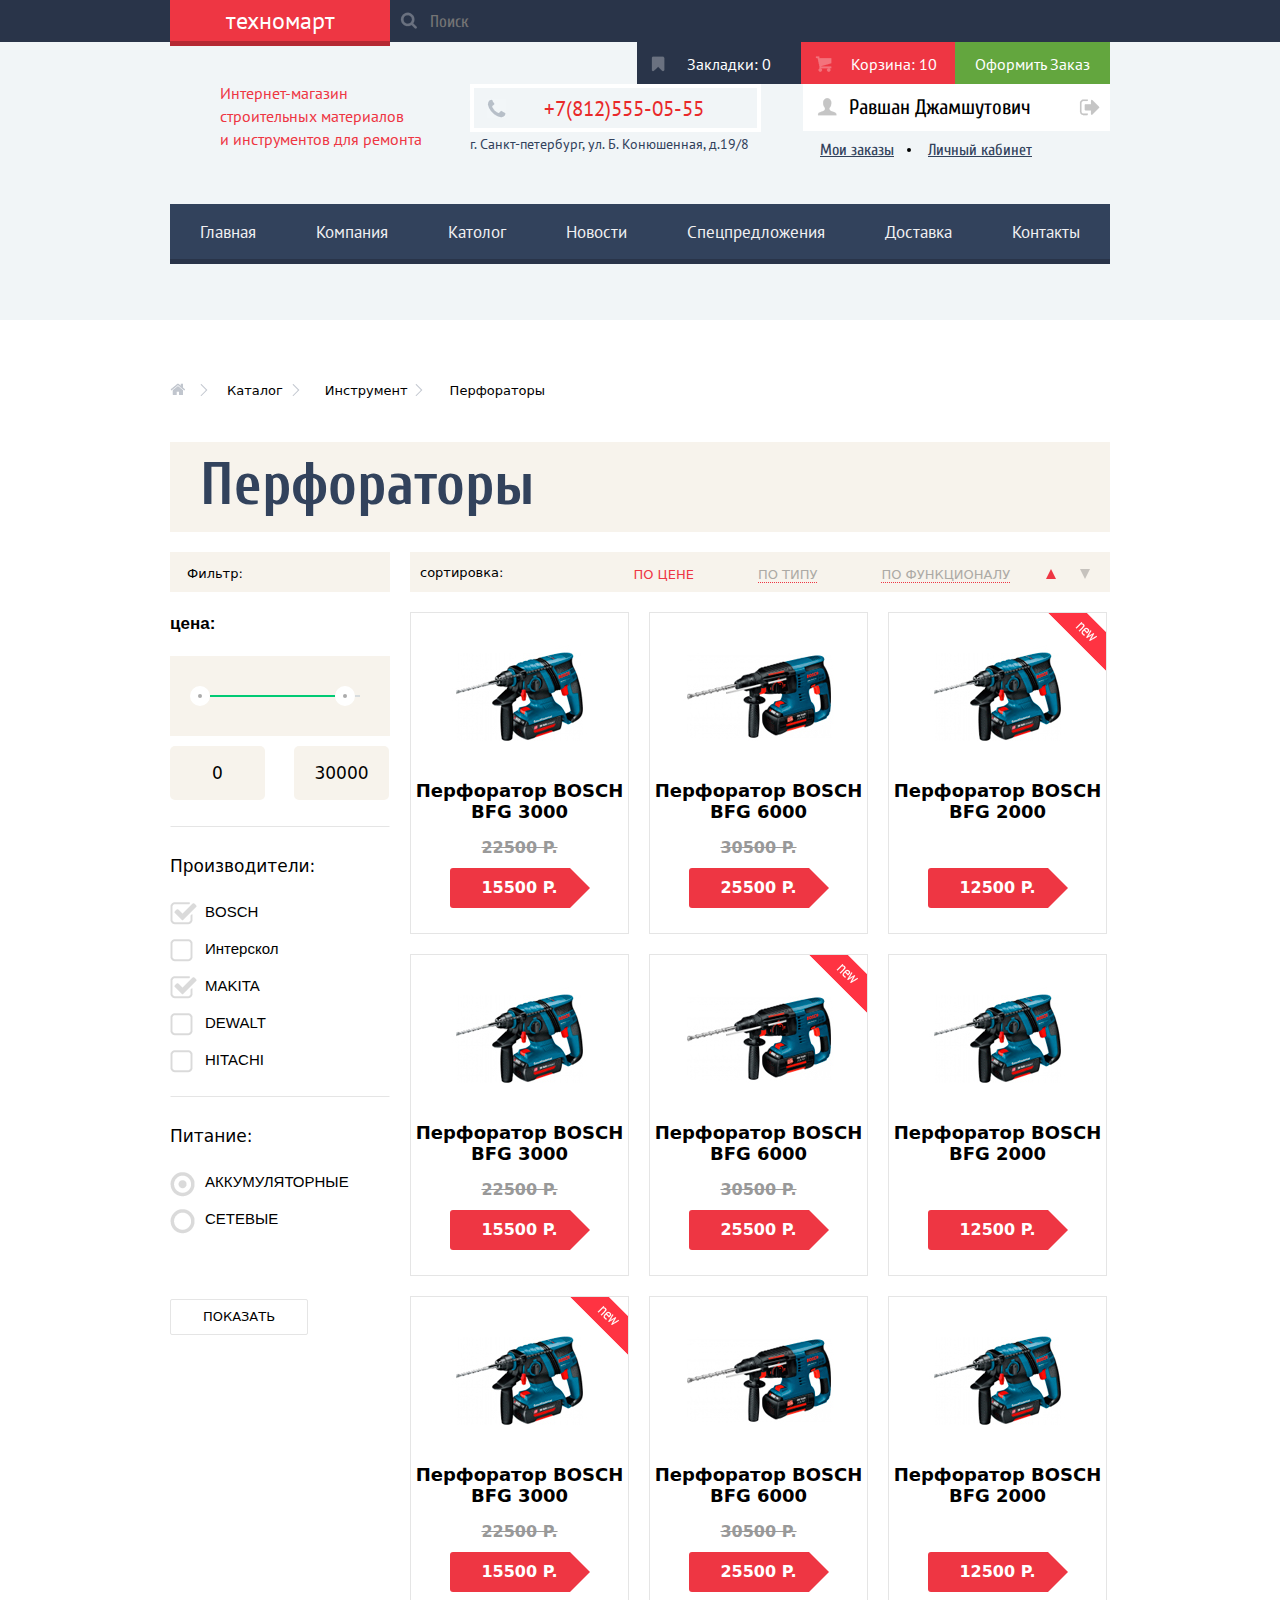
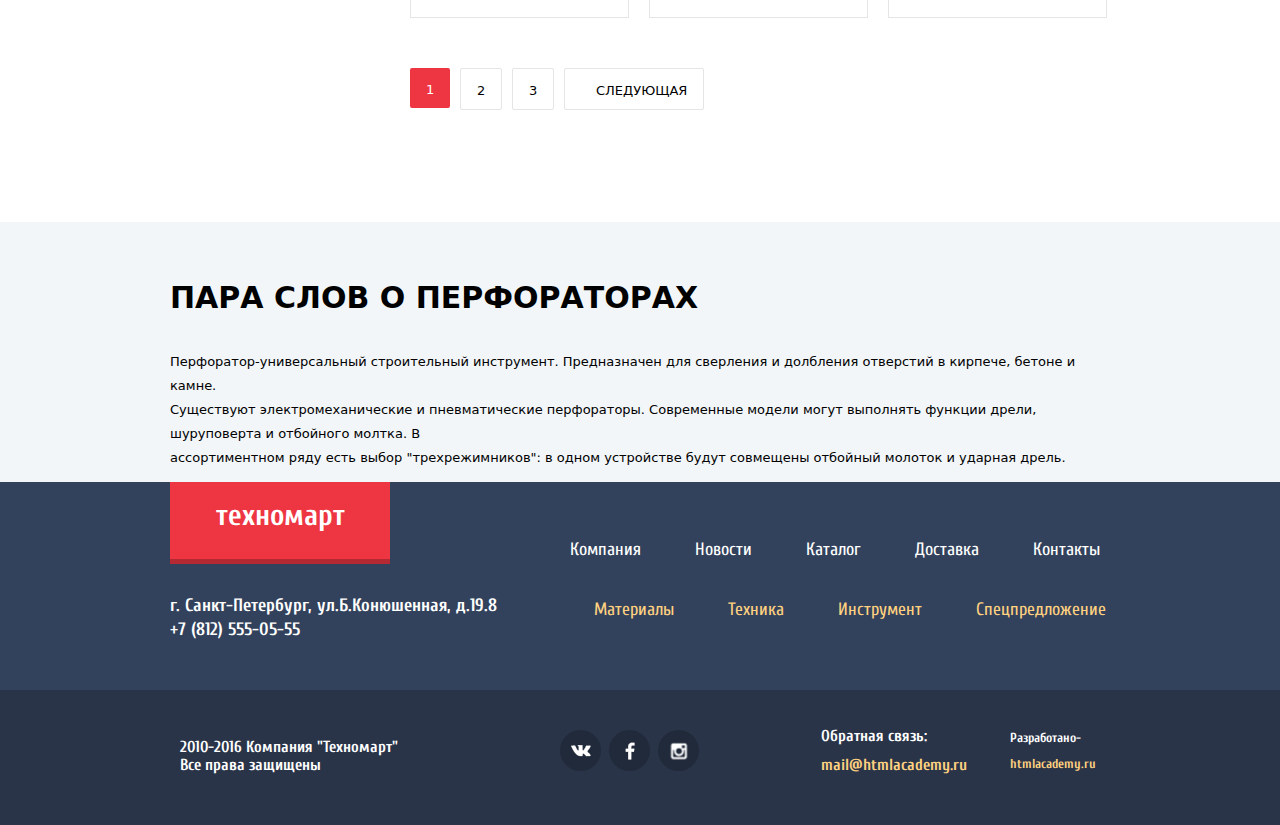
==== commit 50805503: "изменения за сегодня" ====
--- a/inner.html
+++ b/inner.html
@@ -21,8 +21,9 @@
             <li>
               <a class="header-top__bookmark" href="#top">Закладки: 0</a>
             </li>
-            <li>
-              <a class="header-top__basket" href="#">Корзина</a>
+            <li class="active-basket">
+              <a class="header-top__basket" href="#">Корзина: 10</a>
+
             </li>
             <li>
               <a  class="header-top__booking" href="#">Оформить Заказ</a>
@@ -38,10 +39,15 @@
             <p>г. Санкт-петербург, ул. Б. Конюшенная, д.19/8</p>
           </div>
           <div class="header-middle__making">
-              <div class="header-middle__users">
-                  <p>Равшан Джамшутович</p> 
-                  <a href="#" class="icon-logout"></a>  
+            <div class="header-middle__users clearfix">
+              <div class="user-man">
+                <p>Равшан Джамшутович</p> 
+                <a href="#" class="icon-man"></a>  
               </div> 
+              <div class="user-logout">
+                <a href="#" class="icon-logout"></a>
+              </div>
+            </div>
                   <ul class="header-middle__data">
                     <li>
                       <a href="#" class="dot">Мои заказы</a>
--- a/css/style.css
+++ b/css/style.css
@@ -62,13 +62,13 @@
     position: absolute;
     top: 12px;
     left: 10px;
-    width: 17px;
-    height: 17px;
     padding-top: 13px;
     padding-left: 15px;
     text-indent: -1000px;
-    background: #293449 url("../img/icon-exit/sprite.png") no-repeat;
-    background-position: -5px -259px;
+    background: #293449 url("../img/sprite/sprite.png") no-repeat;
+    width: 17px;
+    height: 17px;
+    background-position: -5px -293px;
     border: none;
     opacity: 0.3;
  }
@@ -97,8 +97,8 @@
 input[type="search"]:focus + input[type="submit"] {
 	width: 17px;
     height: 17px;
-	background: url("../img/icon-exit/sprite2.png") no-repeat;
-	background-position: -5px -27px;
+	background: url("../img/sprite/sprite.png") no-repeat;
+    background-position: -5px -320px;
 	opacity: 1; 
 	background-color: #fff;
 
@@ -106,9 +106,9 @@
 input[type="search"]:hover + input[type="submit"] {
 	width: 17px;
     height: 17px;
-	background: #293449 url("../img/icon-exit/sprite.png") no-repeat;
-    background-position: -5px -259px;
-	opacity: 1; 
+	background: #293449 url("../img/sprite/sprite.png") no-repeat;
+	background-position: -5px -293px;
+    opacity: 1; 
 }
 .header-top__panel {
 	float: right;
@@ -136,6 +136,10 @@
 	background-color: #293449;
 	
 }
+.header-top__panel .active-basket a {
+	background-color: #ee3643;
+	padding-right: 18px;
+}
 .header-top__panel a:hover {
 	background-color: #212a3a;
 }
@@ -163,7 +167,7 @@
 	left: 14px;
 	width: 14px;
     height: 16px;
-	background: #293449 url("../img/icon-exit/sprite.png") no-repeat; 
+	background: #293449 url("../img/sprite/sprite.png") no-repeat; 
 	background-position: -5px -31px;
 	opacity: 0.3;
 }
@@ -174,15 +178,32 @@
 	left: 14px;
 	width: 17px;
     height: 16px;
-	background: #293449 url("../img/icon-exit/sprite.png") no-repeat; 
+	background: #293449 url("../img/sprite/sprite.png") no-repeat; 
 	background-position: -5px -5px;
     opacity: 0.3;
 }
+.active-basket .header-top__basket::before  {
+	content: "";
+	position: absolute;
+	top: 14px;
+	left: 14px;
+	width: 17px;
+    height: 16px;
+	background: #ee3643 url("../img/sprite/sprite.png") no-repeat;
+    background-position: -5px -5px;
+    opacity: 0.3;
+}
 .header-top__bookmark:hover::before {
     opacity: 1;
 }
 .header-top__basket:hover::before  {
 	opacity: 1;
+}
+.active-basket .header-top__basket:hover::before {
+	background-color: #212a3a;
+}
+.active-basket .header-top__basket:active::before {
+	background-color: #161d29;
 }
 .header-top__bookmark:active::before {
     opacity: 0.3;
@@ -224,12 +245,13 @@
 .header-middle__phone::before {
 	content: "";
 	position: absolute;
-	top: 16px;
+	top: 11px;
 	left: 13px;
-	background: #f2f6f8 url("../img/icon-exit/sprite.png");
 	width: 19px;
     height: 19px;
-    background-position: -5px -208px;
+	background: #f2f6f8 url("../img/sprite/sprite.png");
+	background-position: -5px -242px;
+	
 }
 .header-middle__contact p {
 	font-size: 14px;
@@ -240,7 +262,7 @@
 }
 .header-middle__making {
 	float: right;
-	width: 300px;
+	width: 307px;
 	min-height: 120px;
 	font-size: 0;
    
@@ -254,13 +276,13 @@
 	display: inline-block;
 	vertical-align: top;
 	position: relative;
-	width: 80px;
+	width: 73px;
 	height: 36px;
 	font-size: 21px;
 	line-height: 18px;
 	font-family: "Cuprum", "Arial", sans-serif;
 	font-weight: bold;
-	padding-left: 41px;
+	padding-left: 48px;
 	padding-top: 13px;
 	margin-right: 10px;
 	text-decoration: none;
@@ -283,102 +305,130 @@
 	position: absolute;
 	top: 14px;
 	left: 14px;
-	background: #fff url("../img/icon-exit/sprite.png") no-repeat;
-	width: 21px;
+	background: #fff url("../img/sprite/sprite.png") no-repeat;
+	width: 20px;
     height: 17px;
-    background-position: -5px -181px;
-}
-.header-middle__user:hover .icon-enter::before {
+    background-position: -5px -134px;
+	
+}
+.header-middle__user a:nth-child(1):hover .icon-enter::before {
 	content: "";
 	position: absolute;
 	top: 14px;
 	left: 14px;
-	background: #fff url("../img/icon-exit/sprite.png") no-repeat;
 	width: 20px;
     height: 17px;
-    background-position: -5px -77px;
+	background: #fff url("../img/sprite/sprite.png") no-repeat;
+	background-position: -5px -161px;
+	
+}
+.header-middle__user a:nth-child(1):active .icon-enter::before {
+	content: "";
+	position: absolute;
+	top: 14px;
+	left: 14px;
+	background: #fff url("../img/sprite/sprite.png") no-repeat;
+	width: 20px;
+    height: 17px;
+    background-position: -5px -134px;
+	
 }
 .header-middle__users {
 	position: relative;
-	width: 300px;
-}
-
-.header-middle__users p {
+	width: 307px;
+	color: #000000;
+	background-color: #ffffff;
+}
+.user-man {
+	float: left;
+    width: 240px;
+    height: 47px;
+    color: #000000;
+	background-color: #ffffff;
+}
+.user-logout {
+	float: right;
+    width:  60px;
+    background-color: #ffffff;
+}
+.user-man p {
 	padding-left: 46px;
-	padding-right: 60px;
-	padding-top: 15px;
+	
+	padding-top: 14px;
     padding-bottom: 15px;
 	margin: 0px;
-	font-size: 17px;
+	font-size: 21px;
 	line-height: 18px;
 	font-family: "Cuprum", "Arial", sans-serif;
 	box-sizing: border-box;
-	color: #000000;
-	background-color: #ffffff;
-}
-.header-middle__users p:active {
+	
+}
+.user-man:active p {
 	color: #b2b2b2;
 }
-.header-middle__users p::before {
+.user-man .icon-man {
     content: "";
     position: absolute;
     top: 14px;
     left: 14px;
-    background: #fff url("../img/icon-exit/sprite.png");
     width: 20px;
     height: 18px;
-    background-position: -5px -306px;
-}
-.header-middle__users p::after {
+    background: #fff url("../img/sprite/sprite.png");
+    background-position: -5px -347px;
+}    
+.user-logout .icon-logout {
 	content: "";
     position: absolute;
-    top: 14px;
-    left: 268px;
-    background: #fff url("../img/icon-exit/sprite.png");
+    top: 15px;
+    right: 10px;
     width: 21px;
     height: 17px;
-    background-position: -5px -181px;
-}
-.header-middle__users:hover p::before {
+    background: #fff url("../img/sprite/sprite.png");
+    background-position: -5px -188px;
+    
+}
+.user-man:hover .icon-man {
     content: "";
     position: absolute;
     top: 14px;
     left: 14px;
-    background: #fff url("../img/icon-exit/sprite2.png");
     width: 20px;
     height: 18px;
-    background-position: -5px -54px;
-}
-.header-middle__users:hover p::after {
+    background: #fff url("../img/sprite/sprite.png");
+    background-position: -5px -375px;
+    
+}
+.user-logout:hover .icon-logout {
 	content: "";
     position: absolute;
-    top: 14px;
-    left: 268px;
-    background: #fff url("../img/icon-exit/sprite.png");
-    width: 20px;
+    top: 15px;
+    right: 10px;
+    width: 21px;
     height: 17px;
-    background-position: -5px -77px;
-}
-
-.header-middle__users:active p::before {
+    background: #fff url("../img/sprite/sprite.png");
+    background-position: -5px -215px;
+
+}
+
+.user-man:active .icon-man {
     content: "";
     position: absolute;
     top: 14px;
     left: 14px;
-    background: #fff url("../img/icon-exit/sprite.png");
     width: 20px;
     height: 18px;
-    background-position: -5px -306px;
-}
-.header-middle__users:active p::after {
+    background: #fff url("../img/sprite/sprite.png");
+    background-position: -5px -347px;
+}
+.user-logout:active .icon-logout {
 	content: "";
     position: absolute;
-    top: 14px;
-    left: 268px;
-    background: #fff url("../img/icon-exit/sprite.png");
+    top: 15px;
+    right: 10px;
     width: 21px;
     height: 17px;
-    background-position: -5px -181px;
+    background: #fff url("../img/sprite/sprite.png");
+    background-position: -5px -188px;
 }
 .header-middle__data {
 	width: 300px;
@@ -393,13 +443,13 @@
 .header-middle__data li {
 	display: inline-block;
 	vertical-align: top;
-	margin-left: 15px;
+	margin-left: 17px;
     margin-top: 10px;
    
 }
 .header-middle__data a {
 	position: relative;
-	padding-right: 15px;
+	padding-right: 17px;
 	font-size: 16px;
 	line-height: 18px;
 	font-family: "Cuprum", "Arial", sans-serif;
@@ -422,7 +472,6 @@
 .main-navigation {
 	clear: both;
 	height: 55px;
-	/*margin-top: 20px;*/
 	margin-bottom: 60px;
 	border-bottom: 5px solid #293449;
 	background-color: #32425c;
@@ -1291,23 +1340,26 @@
     top: 50%;
     left: 50%;
     transform: translate(-50%,-50%);
-    background-image: url("../img/icon-exit/sprite.png");
+    background-image: url("../img/sprite/sprite.png");
     background-repeat: no-repeat;
 }
 .social-vk::before {
-    width: 20px;
+	width: 20px;
     height: 12px;
-    background-position: -5px -334px;
+    background-position: -5px -403px;
+        
 }
 .social-fb::before {
-    width: 10px;
+	width: 10px;
     height: 18px;
-    background-position: -5px -104px;
+    background-position: -5px -57px;
+    
 }
 .social-in::before {
-    width: 17px;
+	width: 17px;
     height: 17px;
-    background-position: -5px -154px;
+    background-position: -5px -107px;
+    
 }
 .informaition__contact {
 	float: left;
@@ -1415,40 +1467,44 @@
 }
 a.icon {
 	display: inline-block;
-    background: #fff url("../img/icon-exit/sprite2.png") no-repeat;
+    background: #fff url("../img/sprite/sprite.png") no-repeat;
     width: 15px;
     height: 12px;
-    background-position: -5px -5px;
+    background-position: -5px -85px;
+   
 }
  .breadcrumbs a::after {
 	content: "";
 	position: absolute;
 	top: 6px;
 	left: 65px;
-	background: url("../img/icon-exit/sprite.png");
+	background: url("../img/sprite/sprite.png");
 	width: 8px;
     height: 12px;
-    background-position: -5px -237px;
+    background-position: -5px -271px;
 }  
 .breadcrumbs a.icon::after {
 	content: "";
 	position: absolute;
 	top: 6px;
 	left: 30px;
-	background: url("../img/icon-exit/sprite.png");
 	width: 8px;
     height: 12px;
-    background-position: -5px -237px;
+	background: url("../img/sprite/sprite.png");
+	background-position: -5px -271px;
+	
+	
 }
 .breadcrumbs a.ref::after {
 	content: "";
 	position: absolute;
 	top: 6px;
 	left: 90px;
-	background: url("../img/icon-exit/sprite.png");
+	background: url("../img/sprite/sprite.png");
 	width: 8px;
     height: 12px;
-    background-position: -5px -237px;
+    background-position: -5px -271px;
+	
 }  
 .topic {
 	height: 90px;
@@ -2180,8 +2236,42 @@
 
 
 /*сss код для sprite*/
+
+.sprit-fl {
+    background-image: url("../img/slider-filter/sprit-fl.png");
+    background-repeat: no-repeat;
+    display: block;
+}
+
+.sprite--icon-check-off {
+    width: 23px;
+    height: 23px;
+    background-position: -5px -5px;
+}
+
+.sprite--icon-check-on {
+    width: 27px;
+    height: 23px;
+    background-position: -5px -38px;
+}
+
+.sprite--icon-circle {
+    width: 25px;
+    height: 25px;
+    background-position: -5px -71px;
+}
+
+.sprite--icon-circle-dot {
+    width: 25px;
+    height: 25px;
+    background-position: -5px -106px;
+}
+
+
+
+
 .sprite {
-    background-image: url("../img/icon-exit/sprite.png");
+    background-image: url("../img/sprite/sprite.png");
     background-repeat: no-repeat;
     display: block;
 }
@@ -2198,128 +2288,87 @@
     background-position: -5px -31px;
 }
 
-.sprite--icon-down-dir {
-    width: 11px;
-    height: 10px;
-    background-position: -5px -57px;
-}
-
-.sprite--icon-exit {
-    width: 20px;
-    height: 17px;
-    background-position: -5px -77px;
-}
-
-.sprite--icon-facebook {
+.sprite--icon-facebook-copy {
     width: 10px;
     height: 18px;
-    background-position: -5px -104px;
+    background-position: -5px -57px;
 }
 
 .sprite--icon-home {
     width: 15px;
     height: 12px;
-    background-position: -5px -132px;
-}
-
-.sprite--icon-instagramm {
+    background-position: -5px -85px;
+}
+
+.sprite--icon-instagramm-copy {
     width: 17px;
     height: 17px;
-    background-position: -5px -154px;
+    background-position: -5px -107px;
+}
+
+.sprite--icon-login {
+    width: 20px;
+    height: 17px;
+    background-position: -5px -134px;
+}
+
+.sprite--icon-login2 {
+    width: 20px;
+    height: 17px;
+    background-position: -5px -161px;
 }
 
 .sprite--icon-logout {
     width: 21px;
     height: 17px;
-    background-position: -5px -181px;
+    background-position: -5px -188px;
+}
+
+.sprite--icon-logout2 {
+    width: 21px;
+    height: 17px;
+    background-position: -5px -215px;
 }
 
 .sprite--icon-phone {
     width: 19px;
     height: 19px;
-    background-position: -5px -208px;
-}
-
-.sprite--icon-right {
+    background-position: -5px -242px;
+}
+
+.sprite--icon-right-small {
     width: 8px;
     height: 12px;
-    background-position: -5px -237px;
+    background-position: -5px -271px;
 }
 
 .sprite--icon-search {
     width: 17px;
     height: 17px;
-    background-position: -5px -259px;
-}
-
-.sprite--icon-up-dir {
-    width: 11px;
-    height: 10px;
-    background-position: -5px -286px;
+    background-position: -5px -293px;
+}
+
+.sprite--icon-search2 {
+    width: 17px;
+    height: 17px;
+    background-position: -5px -320px;
 }
 
 .sprite--icon-user {
     width: 20px;
     height: 18px;
-    background-position: -5px -306px;
+    background-position: -5px -347px;
+}
+
+.sprite--icon-user2 {
+    width: 20px;
+    height: 18px;
+    background-position: -5px -375px;
 }
 
 .sprite--icon-vk-copy {
     width: 20px;
     height: 12px;
-    background-position: -5px -334px;
-}
-
-
-.sprit-fl {
-    background-image: url("../img/slider-filter/sprit-fl.png");
-    background-repeat: no-repeat;
-    display: block;
-}
-
-.sprite--icon-check-off {
-    width: 23px;
-    height: 23px;
-    background-position: -5px -5px;
-}
-
-.sprite--icon-check-on {
-    width: 27px;
-    height: 23px;
-    background-position: -5px -38px;
-}
-
-.sprite--icon-circle {
-    width: 25px;
-    height: 25px;
-    background-position: -5px -71px;
-}
-
-.sprite--icon-circle-dot {
-    width: 25px;
-    height: 25px;
-    background-position: -5px -106px;
-}
-.sprite2 {
-    background-image: url("../img/icon-exit/sprite2.png");
-    background-repeat: no-repeat;
-    display: block;
-}
-
-.sprite--icon-home {
-    width: 15px;
-    height: 12px;
-    background-position: -5px -5px;
-}
-
-.sprite--icon-search-red {
-    width: 17px;
-    height: 17px;
-    background-position: -5px -27px;
-}
-
-.sprite--icon-user-dark {
-    width: 20px;
-    height: 18px;
-    background-position: -5px -54px;
-}+    background-position: -5px -403px;
+}
+
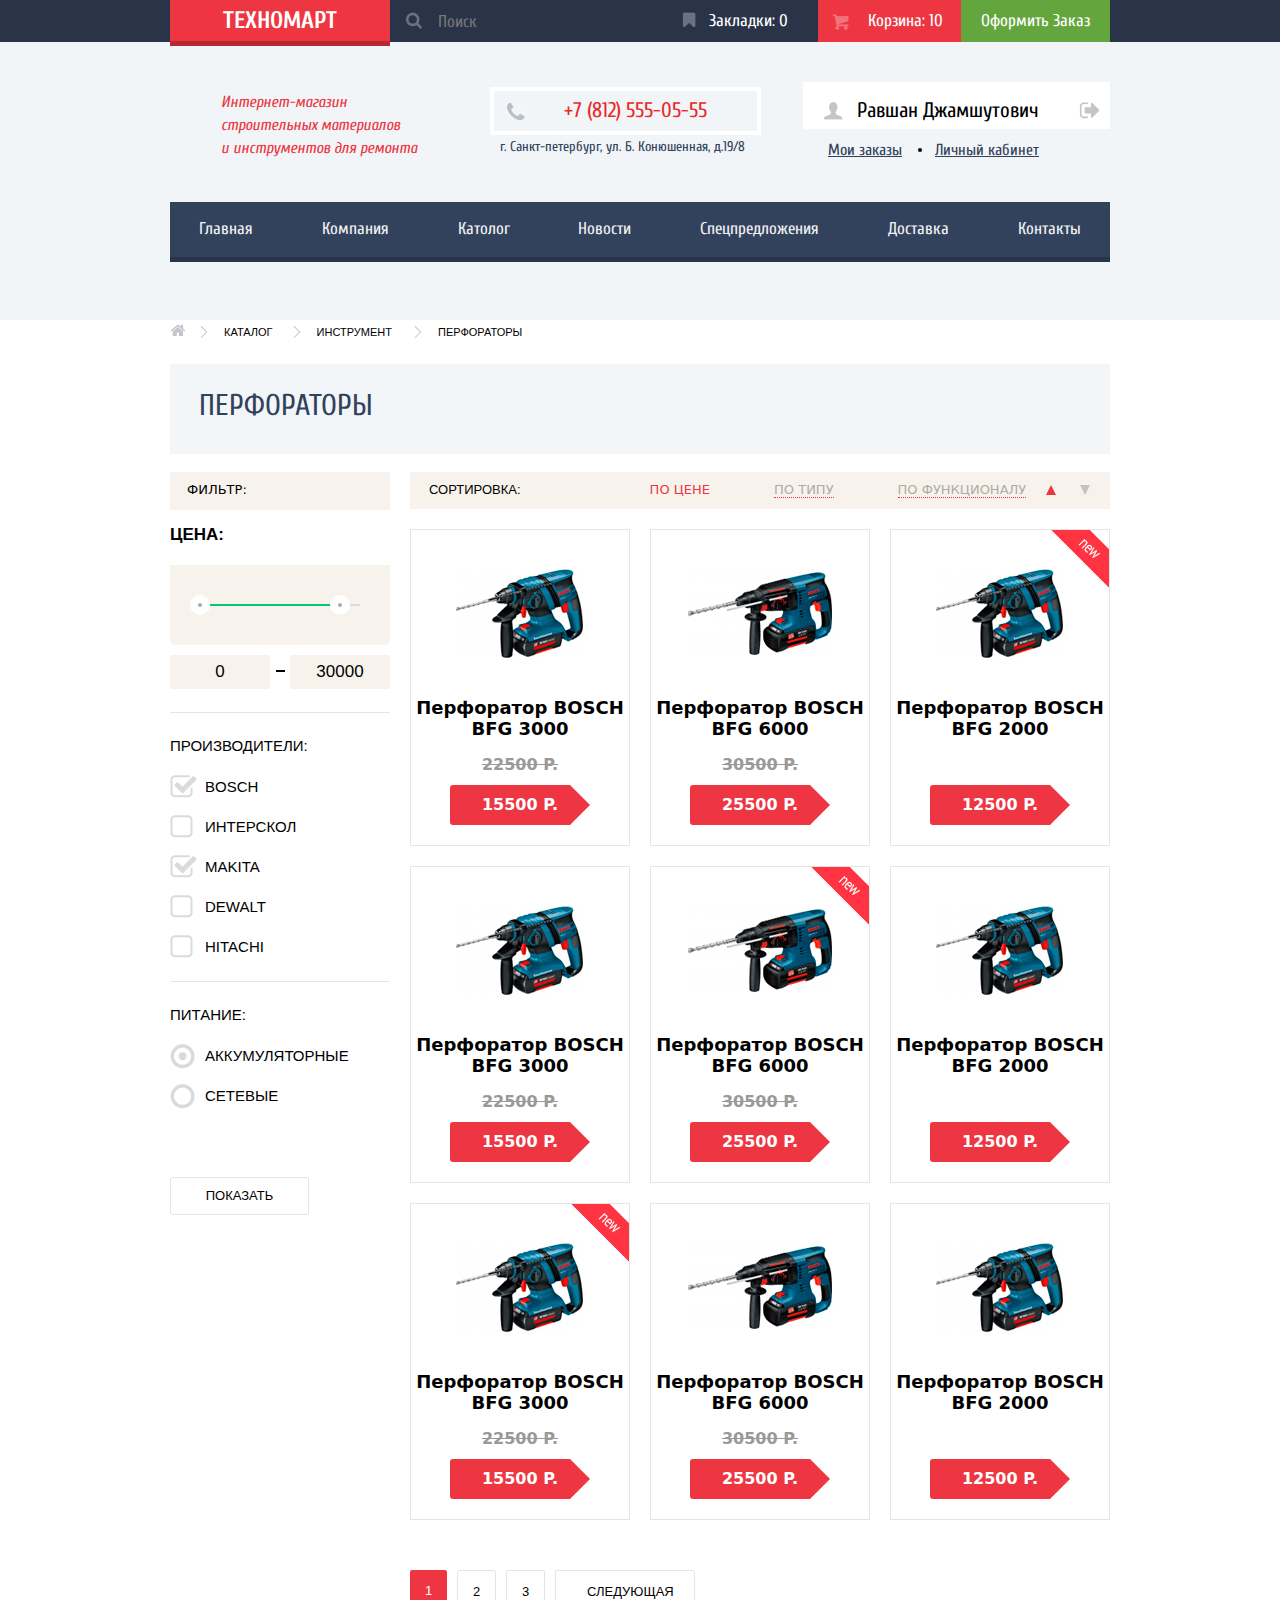
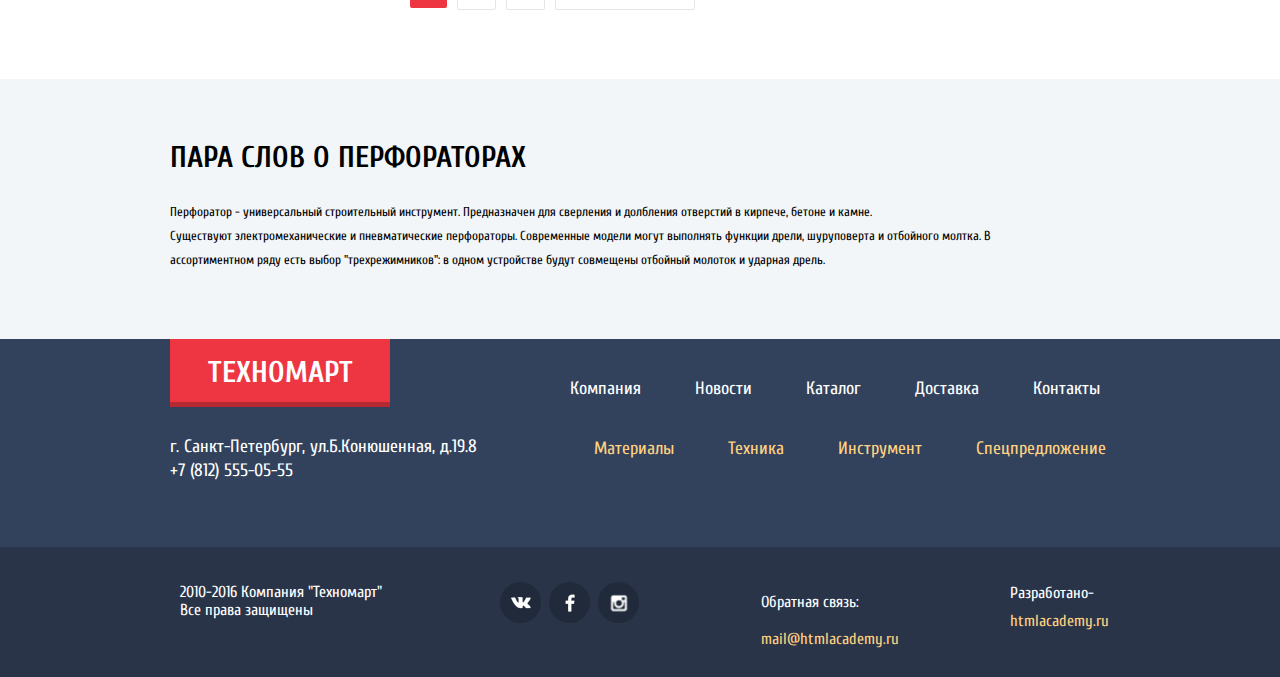
==== commit 03d07193: "часть изменений за 12.05.2016" ====
--- a/inner.html
+++ b/inner.html
@@ -9,7 +9,7 @@
       <link href="css/style.css" rel="stylesheet">
     </head>
     <body>
-    <header class="header-main">
+    <header class="header-main header-main__catalog">
       <div class="header-top">
         <div class="container clearfix">
           <a href="#" class="header-top__logo">Техномарт</a>
@@ -35,7 +35,7 @@
           <div class="header-middle__summary">Интернет-магазин<br>строительных материалов<br>и инструментов для ремонта
           </div>
           <div class="header-middle__contact">
-            <div class="header-middle__phone">+7(812)555-05-55</div>
+            <div class="header-middle__phone">+7 (812) 555-05-55</div>
             <p>г. Санкт-петербург, ул. Б. Конюшенная, д.19/8</p>
           </div>
           <div class="header-middle__making">
@@ -118,8 +118,9 @@
                   <div class="toggle max-toggle"></div>
                 </div>
                 <div class="price-controls">
-                  <input class="min-price" type="text" value="0">
-                  <input class="max-price" type="text" value="30000">
+                  <label class="min-price"><input class="min-price" type="text" value="0"><span> </span></label>
+
+                  <label class="max-price"><input class="max-price" type="text" value="30000"></label>
                 </div>
               </div> 
               <div class="crease"></div> 
@@ -265,7 +266,7 @@
             <div class="catalog__little-about">
               <div class="container">
               <h2>ПАРА СЛОВ О ПЕРФОРАТОРАХ</h2>
-              <p>Перфоратор-универсальный строительный инструмент. Предназначен для сверления и долбления отверстий в кирпече, бетоне и камне.<br>
+              <p>Перфоратор - универсальный строительный инструмент. Предназначен для сверления и долбления отверстий в кирпече, бетоне и камне.<br>
               Существуют электромеханические и пневматические перфораторы. Современные модели могут выполнять функции дрели, шуруповерта и отбойного молтка. В<br>ассортиментном ряду есть выбор "трехрежимников": в одном устройстве будут совмещены отбойный молоток и ударная дрель.</p>
               </div>
             </div>
--- a/css/style.css
+++ b/css/style.css
@@ -6,7 +6,7 @@
     font-size: 16px;
 	line-height: 23px;
     font-weight: normal;
-    font-family: "Cuprum Italic","PT Sans", "Arial", sans-serif;
+    font-family: "Cuprum","PT Sans", "Arial", sans-serif;
 }
 
 .clearfix::after {
@@ -25,7 +25,11 @@
 	min-height: 320px;
 	margin-bottom: 58px;
 	background-color: #f1f5f7;
-}.header-top {
+}
+.header-main__catalog {
+	margin-bottom: 0;
+}
+.header-top {
 	height: 42px;
 	margin-bottom: 40px;
 	background-color: #293449;
@@ -37,10 +41,11 @@
 	height: 32px;
 	font-size: 24px;
 	line-height: 24px;
+	font-weight: bold;
 	padding-top: 9px;
 	text-decoration: none;
 	text-align: center;
-	text-transform: lowercase;
+	text-transform: uppercase;
 	color: #ffffff;
 	background-color: #ee3643;
 	border-bottom: 5px solid #b52933;
@@ -56,12 +61,14 @@
 .header-top__search {
 	float: left;
 	position: relative;
+	font-size: 17px;
+	line-height: 18px;
 	
 }
 .header-top__search input[type="submit"] {
     position: absolute;
     top: 12px;
-    left: 10px;
+    left: 15px;
     padding-top: 13px;
     padding-left: 15px;
     text-indent: -1000px;
@@ -75,40 +82,55 @@
    
 .header-top__search input[type="search"] {
 	height: 42px;
-	width: 250px;
-	padding-left: 40px;
+	width: 247px;
+	padding-left: 48px;
 	outline: none;
 	font-size: 17px;
 	line-height: 18px;
 	font-family: "Cuprum", "Arial", sans-serif;
     font-weight: normal;
-	color: #fff;
 	background-color: #293449;
 	border: none;
-}
+	color: #fff;
+}
+
 .header-top__search input[type="search"]:hover {
 	background-color: #212a3a;
 	opacity: 1;
 }
+
 .header-top__search input[type="search"]:focus {
 	background-color: #fff;
 	color: #000;
 }
+
+input[type="search"]:hover + input[type="submit"] {
+	width: 17px;
+    height: 17px;
+	background: #212a3a url("../img/sprite/sprite.png") no-repeat;/*#293449*/
+	background-position: -5px -293px;
+    opacity: 1; 
+}
 input[type="search"]:focus + input[type="submit"] {
 	width: 17px;
     height: 17px;
-	background: url("../img/sprite/sprite.png") no-repeat;
+	background: #fff url("../img/sprite/sprite.png") no-repeat;
     background-position: -5px -320px;
 	opacity: 1; 
-	background-color: #fff;
-
-}
-input[type="search"]:hover + input[type="submit"] {
-	width: 17px;
-    height: 17px;
-	background: #293449 url("../img/sprite/sprite.png") no-repeat;
-	background-position: -5px -293px;
-    opacity: 1; 
+	
+}
+.header-top__search span {
+	display: block;
+	position: absolute;
+	top: 12px;
+	left: 40px;
+	font-size: 17px;
+	font-family: "Cuprum", "Arial", sans-serif;
+	text-transform: capitalize;
+	color: #fff;
+}
+.header-top__search span:active {
+	display: none;
 }
 .header-top__panel {
 	float: right;
@@ -118,8 +140,8 @@
 }
 .header-top__panel li {
 	display: inline-block;
-	font-size: 16px;
-	line-height: 24px;
+	font-size: 17px;
+	line-height: 18px;
 	vertical-align: top;
 	
 }
@@ -128,7 +150,7 @@
 	position: relative;
 	height: 42px;
 	box-sizing: border-box;
-	padding-top: 10px;
+	padding-top: 12px;
 	padding-right: 30px;
     padding-left: 50px;
 	color: #ffffff;
@@ -163,8 +185,8 @@
 .header-top__bookmark::before {
 	content: "";
 	position: absolute;
-	top: 14px;
-	left: 14px;
+	top: 12px;
+	left: 23px;
 	width: 14px;
     height: 16px;
 	background: #293449 url("../img/sprite/sprite.png") no-repeat; 
@@ -174,7 +196,7 @@
 .header-top__basket::before {
 	content: "";
 	position: absolute;
-	top: 14px;
+	top: 13px;
 	left: 14px;
 	width: 17px;
     height: 16px;
@@ -197,6 +219,7 @@
     opacity: 1;
 }
 .header-top__basket:hover::before  {
+	background-color: #212a3a;
 	opacity: 1;
 }
 .active-basket .header-top__basket:hover::before {
@@ -216,10 +239,16 @@
 .header-middle__summary {
 	float: left;
 	width: 280px;
-	min-height: 120px;
+	min-height: 110px;
 	box-sizing: border-box;
-	padding-left: 50px;
+	padding-top: 9px;
+	padding-left: 51px;
 	margin-right: 20px; 
+
+	font-size: 16px;
+	line-height: 23px;
+	font-family: "Cuprum", "Arial", sans-serif;
+	font-style: italic;
 	color: #ee3643;
 	
 }
@@ -228,16 +257,21 @@
 	width: 300px;
 	min-height: 120px;
 	margin-right: 20px;
+	font-size: 14px;
+    line-height: 24px;
 	
 }
 .header-middle__phone {
 	position: relative;
 	display: block;
-	width: 193px;
+	width: 173px;
 	height: 31px;
 	padding-left: 70px;
 	padding-right: 20px;
+	margin-left: 20px;
+	margin-top: 5px;
 	font-size: 21px;
+	line-height: 20px;
 	padding-top: 9px;
 	border: 4px solid #ffffff;
 	color: #e9292a;
@@ -246,7 +280,7 @@
 	content: "";
 	position: absolute;
 	top: 11px;
-	left: 13px;
+	left: 12px;
 	width: 19px;
     height: 19px;
 	background: #f2f6f8 url("../img/sprite/sprite.png");
@@ -258,6 +292,7 @@
 	line-height: 24px;
 	margin: 0;
 	padding: 0;
+	padding-left: 30px;
 	color: #32425c;
 }
 .header-middle__making {
@@ -270,21 +305,25 @@
 
 .header-middle__user {
 	float: right;
-	
+	font-size: 21px;
+    line-height: 18px;
+    margin-top: 5px;
+
 }
 .header-middle__user a {
 	display: inline-block;
 	vertical-align: top;
 	position: relative;
 	width: 73px;
-	height: 36px;
+	height: 34px;
 	font-size: 21px;
 	line-height: 18px;
 	font-family: "Cuprum", "Arial", sans-serif;
 	font-weight: bold;
 	padding-left: 48px;
 	padding-top: 13px;
-	margin-right: 10px;
+	margin-right: 7px;
+
 	text-decoration: none;
 	color: #000000;
 	background-color: #ffffff;
@@ -304,7 +343,7 @@
 	content: "";
 	position: absolute;
 	top: 14px;
-	left: 14px;
+	left: 15px;
 	background: #fff url("../img/sprite/sprite.png") no-repeat;
 	width: 20px;
     height: 17px;
@@ -352,9 +391,8 @@
     background-color: #ffffff;
 }
 .user-man p {
-	padding-left: 46px;
-	
-	padding-top: 14px;
+	padding-left: 54px;
+	padding-top: 19px;
     padding-bottom: 15px;
 	margin: 0px;
 	font-size: 21px;
@@ -369,8 +407,8 @@
 .user-man .icon-man {
     content: "";
     position: absolute;
-    top: 14px;
-    left: 14px;
+    top: 20px;
+    left: 20px;
     width: 20px;
     height: 18px;
     background: #fff url("../img/sprite/sprite.png");
@@ -379,7 +417,7 @@
 .user-logout .icon-logout {
 	content: "";
     position: absolute;
-    top: 15px;
+    top: 20px;
     right: 10px;
     width: 21px;
     height: 17px;
@@ -443,13 +481,16 @@
 .header-middle__data li {
 	display: inline-block;
 	vertical-align: top;
-	margin-left: 17px;
-    margin-top: 10px;
+	margin-left: 25px;
+    margin-top: 12px;
    
+}
+.header-middle__data li:nth-child(2) {
+	margin-left: 13px;
 }
 .header-middle__data a {
 	position: relative;
-	padding-right: 17px;
+	padding-right: 20px;
 	font-size: 16px;
 	line-height: 18px;
 	font-family: "Cuprum", "Arial", sans-serif;
@@ -479,7 +520,7 @@
 }
 .main-navigation ul {
 	display: flex;
-	justify-content: space-around;
+	justify-content: space-between;
     margin: 0;
     padding: 0;
     list-style: none;
@@ -494,7 +535,7 @@
 .main-navigation a {
 	display: block;
 	height: 55px;
-	padding-top: 20px;
+	padding-top: 18px;
 	color: #f1f1f3;
 	text-decoration: none;
 	padding-left: 29px;
@@ -537,6 +578,7 @@
 	height: 123px;
 	margin-bottom: 20px;
 	font-size: 14px;
+	line-height: 18px;
 	color: #ffffff;
 }
 .main-tabs__left .foto-block__buttons:first-child {
@@ -591,25 +633,27 @@
 }
 .catalog__info p {
    font-size: 18px;
-   line-height: 24px;
-   font-family: "Sans", "Arial", sans-serif; 
+   line-height: 19px;
+   font-family: "PTSans", "Arial", sans-serif; 
    margin-top: 8px;
    color: #fff;
 }
-.slider__item .btn {
+.btn {
 	display: block;
-	width: 192px;
-	height: 27px;
-	padding-top: 13px;
 	text-align: center;
+	text-decoration: none;
 	text-transform: uppercase;
-    text-decoration: none;
     font-size: 14px;
     line-height: 18px;
     font-family: "Cuprum", "Arial", sans-serif;
 	background-color: #ee3643;
 	color: #fff;
-	border-radius: 3px;
+	border-radius: 2px;
+}
+.slider__item .reveal {
+	width: 195px;
+	height: 27px;
+	padding-top: 13px;
 	margin: 120px 0 0 25px;
 }
 .slider__item .btn:hover {
@@ -661,16 +705,16 @@
 	cursor: pointer;
 }
 .slider__paginator label:nth-child(1) {
-	top: 132px;
-	left: 26px;
+	top: 114px;
+	left: 24px;
 	background-image: url("../img/slider/sprite.png");
 	width: 22px;
     height: 40px;
     background-position: -5px -5px;
 }
 .slider__paginator label:nth-child(2) {
-	top: 132px;
-	right: 26px;
+	top: 114px;
+	right: 22px;
 	background-image: url("../img/slider/sprite.png");
 	width: 22px;
     height: 40px;
@@ -679,8 +723,8 @@
 
 .slider-controls {
 	position: absolute;
-	bottom: 22px;
-	left: 47%;
+	bottom: 23px;
+	left: 46%;
 	z-index: 20;
 
 }
@@ -692,7 +736,7 @@
   margin: 0 6px;
   vertical-align: top;
   background: #fff;
-  border: 3px solid white;
+  border: 2px solid white;
   border-radius: 50%;
   cursor: pointer;
 }
@@ -718,9 +762,11 @@
 
 .foto-block__buttons p {
 	position: absolute;
-	left: 22px;
+	left: 23px;
 	top: -5px;
 	font-size: 24px;
+	line-height: 30px;
+    font-weight: bold;
 }
 .foto-block__buttons  .button__icon {
 	position: absolute;
@@ -731,14 +777,14 @@
 	position: absolute;
 	display: block;
     left: 25px;
-    bottom: 20px;
+    bottom: 22px;
     width: 135px;
-    height: 29px;
+    height: 28px;
     text-decoration: none;
     text-transform: uppercase;
     border-radius: 3px;
     text-align: center;
-    padding-top: 9px;
+    padding-top: 10px;
     background-color: rgba(0,0,0,0.1);
     color: #fff;
  }
@@ -752,31 +798,29 @@
 .main-h2 {
     min-height: 89px;
     margin-bottom: 20px;
+    font-weight: normal;
+    font-family: "Cuprum","PT Sans", "Arial", sans-serif;
     background-color: #f7f3ec;
-    font-family: "Cuprum","PT Sans", "Arial", sans-serif;
+    
 }
 .main-h2 h2 {
 	float: left;
-	font-size: 24px;
-	margin-left: 30px;
-	margin-top: 35px;
+	font-size: 30px;
+	line-height: 30px;
+	margin-left: 29px;
+	margin-top: 30px;
 	text-transform: uppercase;
 	color: #32425c;
 }
 .main-h2 a {
 	float: right;
-	display: block;
 	width: 253px;
-	height: 30px;
+	height: 27px;
     margin-top: 25px;
 	margin-right: 24px;
-	text-decoration: none;
-	text-transform: uppercase;
-	text-align: center;
-	padding-top: 8px;
+	padding-top: 11px;
 	border-radius: 2px;
-	color: #ffffff;
-	background-color: #ee3643;
+	
 }
 .main-h2 a:hover {
     background-color: #ca2c37;
@@ -795,11 +839,11 @@
 	display: inline-block;
 	vertical-align: top;
 	width: 217px;
-	height: 320px;
+	height: 317px;
 	font-size: 16px;
 	line-height: 20px;
 	font-weight: bold;
-	font-family: "Sans", "Arial", sans-serif;
+	font-family: "PTSans", "Arial", sans-serif;
 	margin-right: 20px;
 	border: 1px solid #e5e5e5;
 	text-align: center;
@@ -809,7 +853,11 @@
 	margin-right: 0;
 }
 .catalog__item:hover {
-	box-shadow: 0 10px 10px 4px rgba(5,5,5,0.2);
+	box-shadow: 
+	           0 0 20px 0 #eff0f1,
+	           0 5px 30px 0 #cfd2d6,
+	           0 10px 40px 0 #abafb8;
+	
 }
 .label {
 	position:absolute;
@@ -824,10 +872,11 @@
 }
 .catalog__item a {
 	display: block;
-	min-height:20px;
+	min-height: 20px;
     padding:0 20px;
-    margin-top:10px;
-    margin-bottom:15px;
+    margin-top: 7px;
+    margin-bottom: 15px;
+    font-size: 16px;
     text-decoration: none;
     color: #000000;
 }
@@ -866,7 +915,7 @@
 }
 .main-manufactures {
 	min-height: 310px;
-	margin-bottom: 85px;
+	margin-bottom: 67px;
 	font-size:0;
 	
 }
@@ -874,7 +923,7 @@
 	display: inline-block;
 	vertical-align: top;
 	width: 180px;
-	height: 112px;
+	height: 104px;
 	padding: 20px 18px;
 	margin-right: 20px;
 	margin-bottom: 20px;
@@ -885,11 +934,15 @@
 	margin-right: 0;
 }
 .main-manufactures__branded-sign:hover {
-    box-shadow: 0 10px 10px 4px rgba(5,5,5,0.2);
+    box-shadow: 0 0 20px 0 #eff0f1,
+	            0 5px 30px 0 #cfd2d6,
+	            0 10px 40px 0 #abafb8;
 }
 .main-manufactures__branded-sign:active {
-	background-color: #fff;
-	opacity: 0.3;
+	background-color: rgba(255,255,255,0.3);
+	box-shadow: 0 0 5px 0 #eff0f1,
+	            0 5px 10px 0 #cfd2d6,
+	            0 5px 10px -10px #aaafb7;
 }
 .main-manufactures__branded-sign a {
 	text-decoration: none;
@@ -902,9 +955,8 @@
 .services__descr {
 	width: 940px;
 	min-height: 140px;
-	margin-top: 43px;
 	margin-bottom: 15px;
-	padding-top: 65px;
+	padding-top: 40px;
 }
 .services__descr h2 {
 	font-size: 30px;
@@ -912,19 +964,22 @@
     color: #000000;
     font-weight: bold;
     margin-bottom: 30px;
+    text-transform: uppercase;
 }
 .services__descr p{
 	font-size: 13px;
 	line-height: 24px;
-    color: #000000;
-    font-weight: normal;
+	font-weight: normal;
+	font-family: "PTSans", "Arial", sans-serif;
+	color: #000000;
+    
 }
 
 .services__menu {
 	position: relative;
 	width: 940px;
-	padding-top: 35px;
-	min-height: 271px;
+	padding-top: 41px;
+	min-height: 231px;
 	margin-right: 20px;
 	margin-bottom: 46px;
 	background: url("../img/services-img/line2.png") no-repeat 230px 0px;
@@ -933,9 +988,9 @@
 .services-controls label {
 	display: block;
 	width: 217px;
-	height: 42px;
+	height: 46px;
 	padding-left: 20px;
-	padding-top: 20px; 
+	padding-top: 14px; 
 	font-size: 21px;
     line-height: 30px;
     font-family: "Cuprum", "Arial", sans-serif;
@@ -970,13 +1025,16 @@
 
 }
 .services__item  {
-	width: 620px;
+	width: 600px;
 	height: 271px;
+	padding-left: 20px;
+	padding-top: 4px;
+
 }
 .services__item h2 {
     font-size: 36px;
 	line-height: 24px;
-    font-weight: bold;
+    font-weight: normal;
     color: #32425c;
     margin-top: 0;
 }
@@ -984,51 +1042,44 @@
     font-size: 13px;
 	line-height: 24px;
     font-weight: normal;
+    font-family: "PTSans", "Arial", sans-serif;
     color: #000000;
 }
 .services__item  .figure {
     position: absolute;
+    top: 63px;
+    left: 432px;
+    z-index: 30;
+}
+.services__item:nth-child(2) .figure {
+	left: 475px;
+	top: 44px;
+    
+}
+.services__item:nth-child(3) .figure {
+	left: 485px;
     top: 40px;
-    left: 410px;
-    z-index: 30;
-}
-.services__item:nth-child(2) .figure {
-	left: 470px;
-    
-}
-.services__item:nth-child(3) .figure {
-	left: 450px;
-    
 }	   
 .services__item .shedow {
 	position: absolute;
+	top: 66px;
+	left: 167px;
+	z-index: 20;
+}
+.services__item:nth-child(2) .shedow  {
+   	top: 59px;
+	left: 253px;
+	
+}
+.services__item:nth-child(3) .shedow  {
+    left: 200px;
 	top: 40px;
-	left: 150px;
-	z-index: 20;
-}
-.services__item:nth-child(2) .shedow  {
-   	top: 52px;
-	left: 250px;
-	
-}
-.services__item:nth-child(3) .shedow  {
-    left: 165px;
-	
 }
 .services__item .application {
-	display: block;
 	width: 195px;
 	height: 28px;
 	margin-top: 30px;
 	padding-top: 10px;
-	font-size: 14px;
-	line-height: 18px;
-	font-family: "Cuprum", "Arial", sans-serif;
-	font-weight: normal;
-	text-decoration: none;
-	text-align: center;
-	color: #fff;
-	background-color: #ee3643;
 	border-radius: 2px;
 }
 .services__item .application:hover {
@@ -1064,16 +1115,15 @@
 .main__left-block {
 	float:left;
 	width: 550px;
-	min-height: 500px;
+	min-height: 450px;
 	margin-right: 10px;
-	padding-top: 40px;
+	padding-top: 55px;
+	margin-bottom: 30px;
 
 }
 .main__left-block h2 {
 	font-size: 30px;
 	line-height: 24px;
-	font-family: 
-	font-weight: bold;
 	margin-bottom: 30px;
 	color: #000000;
     
@@ -1082,8 +1132,8 @@
 	font-size: 13px;
 	line-height: 24px;
     font-weight: normal;
-    font-family: "Cuprum", "Arial", sans-serif;
-    margin-bottom: 30px;
+    font-family: "PTSans", "Arial", sans-serif;
+    margin-bottom: 22px;
     color: #000000;
 }
 .main__left-block p:last-child {
@@ -1100,7 +1150,7 @@
 	font-size: 18px;
 	line-height: 20px;
     font-weight: bold;
-    margin-bottom: 20px;
+    margin-bottom: 18px;
 	list-style: none;
 }
 .list-styled a::before {
@@ -1123,20 +1173,11 @@
 	color: #000000;
        
 }
-.main__left-block .btn-compani {
-    display: block;
+.main__left-block .compani {
     width:  220px;
     height: 28px;
-    font-size: 14px;
-	line-height: 18px;
-	font-family: "Cuprum","PT Sans", "Arial", sans-serif;
-    font-weight: normal;
-    text-decoration: none;
-    text-align: center;
     padding-top: 10px;
-    margin-top: 40px;
-    color: #ffffff;
-    background-color: #ee3643;
+    margin-top: 41px;
     border-radius: 2px;
 }
 .main__left-block .btn-compani:hover {
@@ -1147,15 +1188,15 @@
 }
 .main__right-block {
 	float: right;
-	width: 380px;
+	width: 300px;
 	min-height: 355px;
-	padding-top: 40px;
+	padding-top: 55px;
+	padding-left: 80px;
 	
 }
 .main__right-block h2 {
 	font-size: 30px;
 	line-height: 24px;
-	font-weight: bold;
 	margin-bottom: 28px;
 	color: #000000;
 }
@@ -1163,23 +1204,15 @@
 	font-size: 13px;
 	line-height: 24px;
     font-weight: normal;
-    margin-bottom: 38px;
+    font-family: "PTSans", "Arial", sans-serif;
+    margin-bottom: 32px;
     color: #000000;
 }
-.main__right-block a {
-	display: block;
-	width: 290px;
+.main__right-block .write_us {
+	width: 300px;
 	height: 28px;
-	font-size: 14px;
-	line-height: 18px;
-	font-family: "Cuprum","PT Sans", "Arial", sans-serif;
-    font-weight: normal;
-	text-decoration: none;
-	text-align: center;
 	padding-top: 10px;
-	margin-top: 45px;
-	color: #ffffff;
-	background-color: #ee3643;
+	margin-top: 33px;
 	border-radius: 2px;
 
 }
@@ -1201,7 +1234,7 @@
 .contact-information__logo {
 	display: block;
 	width: 220px;
-	height: 58px;
+	height: 44px;
 	font-size: 30px;
 	line-height: 30px;
 	font-family: "Cuprum", "Arial", sans-serif;
@@ -1209,7 +1242,7 @@
 	padding-top: 19px;
 	text-decoration: none;
 	text-align: center;
-	text-transform: lowercase;
+	text-transform: uppercase;
 	color: #ffffff;
 	background-color: #ee3643;
 	border-bottom: 5px solid #b52933;
@@ -1217,9 +1250,9 @@
 .contact-information__address {
 	font-size: 18px;
 	line-height: 24px;
-	padding-top: 30px;
+	padding-top: 28px;
 	font-family: "Cuprum", "Arial", sans-serif;
-	font-weight: bold;
+	font-weight: normal;
 	color: #ffffff;
 }
 .contact-information__address .phone {
@@ -1234,12 +1267,12 @@
 .main-footer__menu {
     float: right;
     width: 580px;
-    min-height: 208px;
+    min-height: 192px;
 }
 .main-footer__menu__top li {
 	display: inline-block;
 	margin-right: 50px;
-	margin-top: 40px;
+	margin-top: 22px;
 }
 .main-footer__menu__top a {
 	font-size: 18px;
@@ -1295,8 +1328,8 @@
 	width: 320px;
 	height: 75px;
 	margin-left: 10px;
-	margin-top: 12px;
-	margin-right: 60px;
+	/*margin-top: 12px;
+	margin-right: 60px;*/
     
 
 }
@@ -1304,7 +1337,6 @@
 	font-size: 16px;
 	line-height: 18px;
 	font-family: "Cuprum", "Arial", sans-serif;
-	font-weight: bold;
 	color: #ffffff;
 	padding-top: 20px;
 }
@@ -1312,7 +1344,7 @@
 	float: left;
 	width: 241px;
 	height: 95px;
-	margin-top:  40px; 
+	margin-top:  35px; 
 	
 }
 .informaition__share .social {
@@ -1372,10 +1404,8 @@
 }
 .informaition__contact p {
 	font-size: 16px;
-	line-height: 0px;
+	line-height: 18px;
 	font-family: "Cuprum", "Arial", sans-serif;
-	font-weight: bold;
-	
 	vertical-align: middle;
 	color: #ffffff;
 }
@@ -1383,7 +1413,6 @@
 	font-size: 16px;
 	line-height: 0px;
 	font-family: "Cuprum", "Arial", sans-serif;
-	font-weight: bold;
 	margin: 0;
 	vertical-align: middle;
 	text-decoration: none;
@@ -1400,25 +1429,22 @@
 	float: right;
 	width: 100px;
 	height: 85px;
-	margin-top: 25px; 
+	margin-top: 20px; 
 	padding-left: 10px;
 	padding-top: 10px;
 	
 }
 .informaition__author p {
-    font-size: 13px;
+    font-size: 16px;
 	line-height: 0px;
 	font-family: "Cuprum", "Arial", sans-serif;
-	
-	font-weight: bold;
 	vertical-align: middle;
 	color: #ffffff;
 }
 .informaition__author a{
-    font-size: 13px;
+    font-size: 16px;
     line-height: 0px;
 	font-family: "Cuprum", "Arial", sans-serif;
-	font-weight: bold;
 	margin: 0;
 	vertical-align: middle;
 	text-decoration: none;
@@ -1443,7 +1469,7 @@
 }
 .breadcrumbs {
 	min-height: 20px;
-	margin-bottom: 20px;
+	margin: 0;
 	
 }
 .breadcrumbs ul {
@@ -1456,13 +1482,13 @@
     display: inline-block;
     position: relative;
     vertical-align: top;
-    padding-right: 38px;
+    padding-right: 35px;
 }
 .breadcrumbs a, span {
-    font-size: 13px;
-    font-weight: 18px;
-    font-family: "Sans", "Arial", sans-serif;
+    font-size: 11px;
+    font-family: "PTSans", "Arial", sans-serif;
     text-decoration: none;
+    text-transform: uppercase;
     color: #000000;
 }
 a.icon {
@@ -1473,16 +1499,25 @@
     background-position: -5px -85px;
    
 }
+.breadcrumbs a.ref {
+	padding-left: 5px;
+}
+span {
+	padding-left: 7px;
+}
  .breadcrumbs a::after {
 	content: "";
 	position: absolute;
 	top: 6px;
-	left: 65px;
+	left: 30px;
 	background: url("../img/sprite/sprite.png");
 	width: 8px;
     height: 12px;
     background-position: -5px -271px;
 }  
+.breadcrumbs li:nth-child(2) a::after {
+	left: 69px;
+}
 .breadcrumbs a.icon::after {
 	content: "";
 	position: absolute;
@@ -1499,7 +1534,7 @@
 	content: "";
 	position: absolute;
 	top: 6px;
-	left: 90px;
+	left: 102px;
 	background: url("../img/sprite/sprite.png");
 	width: 8px;
     height: 12px;
@@ -1508,19 +1543,19 @@
 }  
 .topic {
 	height: 90px;
-	margin-bottom: 20px;
+	margin-bottom: 18px;
+	background-color: #f2f6f8;
+}
+
+.topic h1 {
+	padding-left: 29px;
+	padding-top: 27px;
 	font-size: 30px;
 	line-height: 30px;
 	font-weight: normal;
 	font-family: "Cuprum", "Arial", sans-serif;
+	text-transform: uppercase;
 	color: #32425c;
-	background-color: #f7f3ec;
-}
-
-.topic h1 {
-	
-	padding-left: 30px;
-	padding-top: 28px;
 }	
 
 .catalog-filter {
@@ -1532,24 +1567,28 @@
 	
 }
 .catalog-filter .filter__h2 {
-	height: 14px;
-	padding: 13px 17px;
+	height: 20px;
+	padding: 9px 17px;
 	font-size: 13px;
 	line-height: 18px;
 	font-family: "Sans", "Arial", sans-serif;
+	text-transform: uppercase;
 	color: #000000;
 	background-color: #f7f3ec;
 }
 .catalog-filter h3 {
+	padding: 10px 0;
+    margin: 0;
 	font-size: 17px;
 	line-height: 30px;
 	font-family: "PTSans", "Arial", sans-serif;
 	font-weight: bold;
+	text-transform: uppercase;
 	color: #000000;
 	vertical-align: middle;
 }
-..range-filter{
-    padding-top: 10px;
+.range-filter{
+    padding-top: 5px;
     margin: auto;
     margin-bottom: 10px;
 }
@@ -1559,7 +1598,7 @@
     margin-bottom: 10px;
     padding: 0 30px;
     background: #f7f3ec;
-    border-radius-bottom: 5px;
+    border-radius:0 0 5px 5px;
     overflow: hidden;
 }
 .scale{
@@ -1586,29 +1625,49 @@
     left: 20px;
 }
 .max-toggle{
-    left:165px;
+    left:160px;
 }
 .price-controls {
+	position: relative;
+	font-size: 0;
 	color: #000000;
 }
-.price-controls input[type="text"] {
-    width: 75px;
+.price-controls label {
+	font-size: 17px;
+	display: inline-block;
+	width: 50%;
+
+}
+.price-controls input.min-price, .price-controls input.max-price {
+    width: 80px;
+    height: 18px;
     padding: 8px 10px;
     border: none;
     background: #f7f3ec;
     font-size: 17px;
-    font-family: "Sans", sans-serif;
+    line-height: 18px;
+    font-family: "PTSans", sans-serif;
     text-align: center;
     color: #000000;
-    border-radius: 5px;
-}
-.min-price{
-    margin-right: 25px;
+    outline: none;
+    border-radius: 2px;
+}
+.price-controls input.max-price {
+	margin-left: 10px;
+}
+
+
+.price-controls span {
+	display: block;
+	position: absolute;
+	top: 15px;
+	left: 106px;
+	border: 1px solid #000;
 }
 .crease {
     border: 1px solid #ffffff;
     border-bottom: 1px solid #e5e5e5;
-    margin-top: 25px;
+    margin-top: 22px;
 }
 .maker__group input[type="checkbox"], input[type="radio"] {
     display: none;          
@@ -1616,13 +1675,14 @@
 .maker__group input[type="checkbox"]+ label, input[type="radio"]+label { 
 	          
 	display: block;
-	margin: 17px 0; 
+	margin-top: 4px;
+	margin-bottom: 17px; 
 	position: relative;
 	padding-left: 35px;         	
     font-size: 15px;
-    line-height: 20px;
     font-family: "PTSans", "Arial", sans-serif;
     font-weight: normal;
+    text-transform: uppercase;
     color: #000000;
     cursor: pointer;
 }
@@ -1687,22 +1747,22 @@
     color: #000;
 }
 .maker__group h3 {
-	font-size: 17px;
+	font-size: 15px;
 	line-height: 30px;
-	font-family: "Sans", "Arial", sans-serif;
+	font-family: "PTSans", "Arial", sans-serif;
 	font-weight: normal;
 	color: #000000;
-	margin-top: 24px;
-	margin-bottom: 21px;
+	margin-top: 8px;
+	
 }
 .btn-filter {
 	display: block;
-	width: 138px;
-	height: 36px;
+	width: 139px;
+	height: 38px;
 	margin-top: 70px;
 	font-size: 13px; 
 	line-height: 18px;
-	font-family: "Sans", "Arial", sans-serif;
+	font-family: "PTSans", "Arial", sans-serif;
 	font-weight: normal;
 	border: 1px solid #e5e5e5;
 	border-radius: 2px;
@@ -1716,25 +1776,26 @@
 	
 }
 .catalog-sorting {
-    height: 40px;
+    height: 37px;
     margin-bottom: 20px;
     background-color: #f7f3ec;
 }
 .catalog-sorting__h3 {
 	float: left;
-	margin-left: 10px;
-	margin-top: 12px;
+	margin-left: 19px;
+	margin-top: 9px;
 	font-size: 13px;
 	line-height: 18px;
-	font-family: "Sans", "Arial", sans-serif;
+	font-family: "PTSans", "Arial", sans-serif;
 	font-weight: normal;
+	text-transform: uppercase;
 	color: #000000;
 }
 .catalog-sorting ul {
-	padding: 0 0 0 130px;
+	padding: 0 0 0 129px;
 	margin: 0;
 	float: left;
-	margin-top: 10px;
+	margin-top: 6px;
 }
 .catalog-sorting li {
 	display: inline-block;
@@ -1769,7 +1830,9 @@
 .catalog-sorting__guides {
 	float: right;
 	position: relative;
-	margin-top: 10px;
+	margin-top: 7px;
+
+	
 }
 .catalog-sorting__guides a {
 	display: inline-block;
@@ -1784,6 +1847,7 @@
     border-left: 5px solid transparent;
     border-right: 5px solid transparent;
     border-bottom: 10px solid #ee3643;
+
 }
 .catalog-sorting__guides a:last-child {
     width: 0;
@@ -1807,7 +1871,6 @@
 }
 .catalog-list {
 	min-height: 700px;
-    margin-bottom: 52px;
     font-size:0;
     
 }
@@ -1815,8 +1878,8 @@
     position: relative;
 	display: inline-block;
 	vertical-align: top;
-	width: 217px;
-	height: 320px;
+	width: 218px;
+	height: 315px;
 	font-size: 16px;
 	line-height: 20px;
 	font-weight: bold;
@@ -1888,7 +1951,9 @@
 	display: block;
 }
 .catalog-list__item:hover {
-box-shadow: 0 10px 10px 4px rgba(5,5,5,0.2);
+    box-shadow: 0 0 20px 0 #eff0f1,
+	            0 5px 30px 0 #cfd2d6,
+	            0 10px 40px 0 #abafb8;
 }
 .item__actions .bookmark {
     color:#32425c;
@@ -1965,13 +2030,13 @@
 .main-content__paginator a {
     display: inline-block;
 	vertical-align: top;
-    width: 8px;
+    width: 7px;
     height: 14px;
     margin-right: 10px;
-    padding: 13px 16px;
+    padding: 12px 15px;
     font-size: 13px;
     line-height: 18px;
-    font-family: "Sans", "Arial", sans-serif;
+    font-family: "PTSans", "Arial", sans-serif;
     font-weight: normal;
     text-decoration: none;
     text-align: center;
@@ -1982,7 +2047,7 @@
 }
 .main-content__paginator a:last-child {
 	width: 76px;
-	padding: 13px 31px;
+	padding: 12px 31px;
 }
 .main-content__paginator .current {
 	color: #ffffff;
@@ -2002,18 +2067,18 @@
 	background-color: #f2f6f8;
 }
 .catalog__little-about h2 {
-	padding-top: 64px;
-	margin-bottom: 40px;
+	padding-top: 67px;
+	margin-bottom: 30px;
 	font-size: 30px;
 	line-height: 24px;
-	font-family: "Sans", "Cuprum", "Arial", sans-serif;
+	font-family: "PTSans", "Cuprum", "Arial", sans-serif;
 	font-weight: bold;
 	color: #000000;
 }
 .catalog__little-about p{
 	font-size: 13px;
 	line-height: 24px;
-	font-family: "Sans", "Cuprum", "Arial", sans-serif;
+	font-family: "PTSans", "Cuprum", "Arial", sans-serif;
 	font-weight: normal;
 	color: #000000;
 }
@@ -2056,10 +2121,10 @@
 .modal-content {
 	display: none;
 	position: absolute;
-	top: 2400px;
-	left: 350px;
+	top: 2520px;
+	left: 322px;
 	min-height: 430px;
-	border-top: 9px solid #ee3643;
+	border-top: 7px solid #ee3643;
 	background-color: #fff;
 	color: #000;
     box-shadow: 0 40px 40px 5px rgba(5,5,5,0.6);
@@ -2072,10 +2137,11 @@
 	left: 650px;
 }
 .modal-content__top {
+	width: 460px;
 	height: 270px;
 	padding-right: 80px;
 	padding-left: 80px;
-	padding-top: 50px;
+	padding-top: 29px;
 	margin-bottom: 40px;
 	font-size: 18px;
 	line-height: 18px;
@@ -2092,59 +2158,69 @@
 }
 .modal-content__letter {
 	clear: both;
+
 	height: 140px;
 	padding-top: 20px;
 	
 }
 input[type="text"] {
 	width: 202px;
-	height: 38px;
+	height: 36px;
 	border: 2px solid #d7dcde;
 	border-radius: 2px;
 
 }
 input[type="email"] {
     width: 202px;
-	height: 38px;
+	height: 36px;
 	border: 2px solid #d7dcde;
 	border-radius: 2px;
 }
+input[type="textarea"] {
+    width: 300px;
+}
 input {
 	padding-left: 14px;
+	font-size: 13px;
+	line-height: 18px;
+	font-family: "PTSans", "Arial", sans-serif;
+	font-weight: normal;
 }
 textarea {
 	padding-top: 10px;
 	padding-left: 14px;
+	font-size: 13px;
+	line-height: 18px;
+	font-family: "PTSans", "Arial", sans-serif;
+	font-weight: normal;
 	border: 2px solid #d7dcde;
 	border-radius: 2px;
 
 }
 .modal-content__lower {
 	height: 75px;
-	
-	padding-top: 35px;
+	padding-top: 9px;
 	padding-left: 80px;
 	background-color: #f1f1f1;
 }
 .modal-content__send {
-	margin: auto auto;
 	width: 460px;
 	height: 38px;
-	background-color: #ee3643;
-	color: #fff;
-	font-size: 14px;
-	line-height: 18px;
-	font-family: "Cuprum","Arial", sans-serif;
-	font-weight: normal;
 	border: none;
 	outline: none;
 	border-radius: 2px;
 
 }
+.modal-content__send:hover {
+    background-color: #b22832;
+}
+.modal-content__send:active {
+    background-color: #b22832;
+}
 .modal-content__close {
 	position: absolute;
-    top: 10px;
-    left: 580px;
+    top: 15px;
+    left: 610px;
 	width: 22px;
     height: 22px;
     background-color: transparent;
@@ -2157,9 +2233,9 @@
 .modal-content__close::after {
   content: "";
   position: absolute;
-  top: 0;
-  left: 0;
-  width: 19px;
+  top: 3px;
+  left: -23px;
+  width: 27px;
   height: 3px;
   background-color: #ee3643;
   border-radius: 1px;
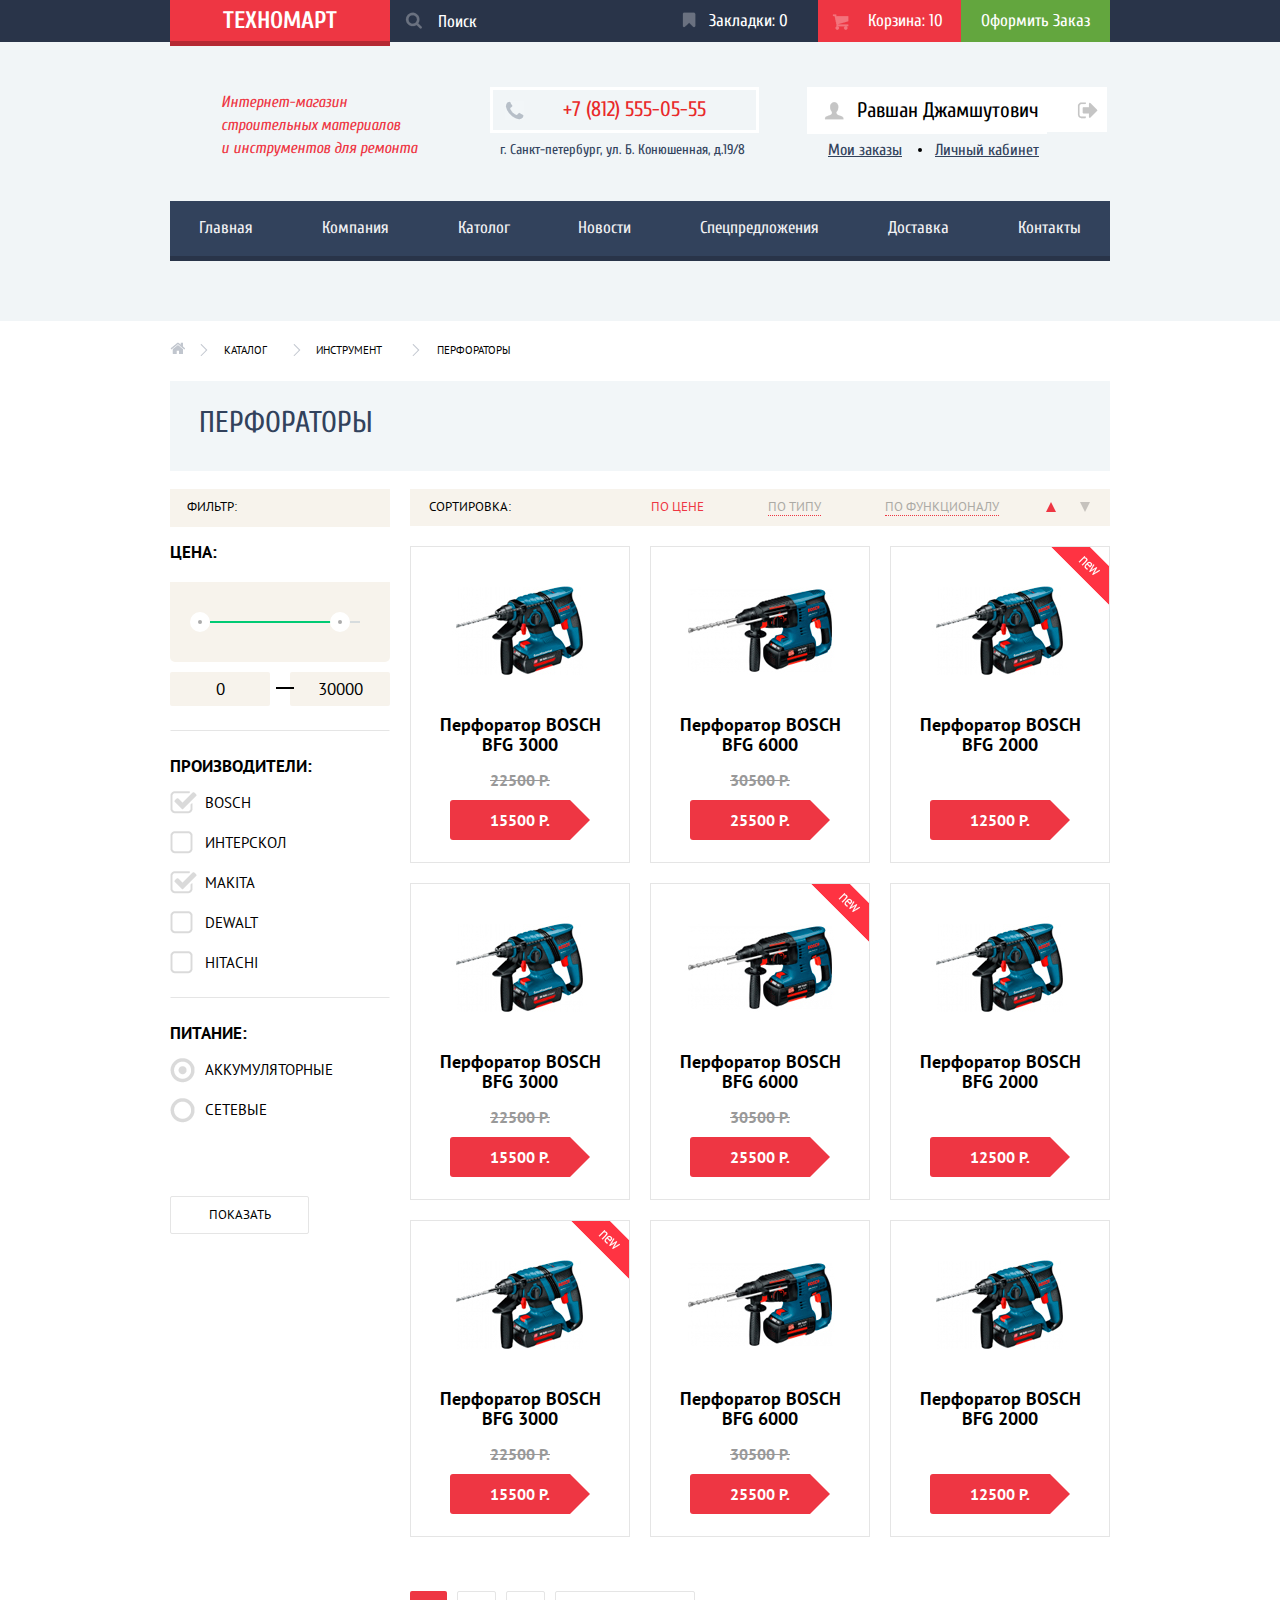
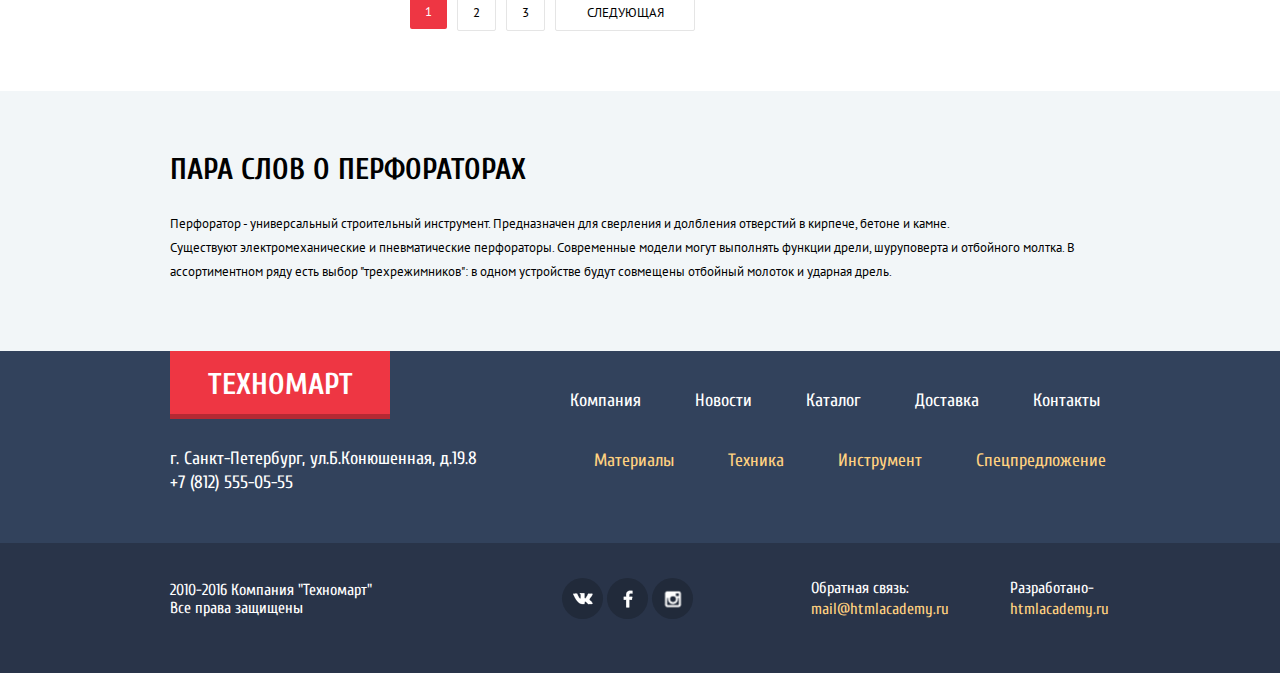
==== commit d4e47e95: "изменения за 13.05.2016" ====
--- a/inner.html
+++ b/inner.html
@@ -9,7 +9,7 @@
       <link href="css/style.css" rel="stylesheet">
     </head>
     <body>
-    <header class="header-main header-main__catalog">
+    <header class="header-main header-main__catalog clearfix">
       <div class="header-top">
         <div class="container clearfix">
           <a href="#" class="header-top__logo">Техномарт</a>
@@ -266,8 +266,8 @@
             <div class="catalog__little-about">
               <div class="container">
               <h2>ПАРА СЛОВ О ПЕРФОРАТОРАХ</h2>
-              <p>Перфоратор - универсальный строительный инструмент. Предназначен для сверления и долбления отверстий в кирпече, бетоне и камне.<br>
-              Существуют электромеханические и пневматические перфораторы. Современные модели могут выполнять функции дрели, шуруповерта и отбойного молтка. В<br>ассортиментном ряду есть выбор "трехрежимников": в одном устройстве будут совмещены отбойный молоток и ударная дрель.</p>
+              <p>Перфоратор - универсальный строительный инструмент. Предназначен для сверления и долбления отверстий в кирпече, бетоне и камне.</p>
+              <p>Существуют электромеханические и пневматические перфораторы. Современные модели могут выполнять функции дрели, шуруповерта и отбойного молтка. В</p><p>ассортиментном ряду есть выбор "трехрежимников": в одном устройстве будут совмещены отбойный молоток и ударная дрель.</p>
               </div>
             </div>
       </main>
--- a/css/style.css
+++ b/css/style.css
@@ -20,9 +20,11 @@
 	padding: 0 10px;
     margin: 0 auto;
 }
+
+
+
 /*css для index*/
 .header-main {
-	min-height: 320px;
 	margin-bottom: 58px;
 	background-color: #f1f5f7;
 }
@@ -119,18 +121,17 @@
 	opacity: 1; 
 	
 }
-.header-top__search span {
-	display: block;
-	position: absolute;
-	top: 12px;
-	left: 40px;
-	font-size: 17px;
-	font-family: "Cuprum", "Arial", sans-serif;
-	text-transform: capitalize;
+input[type="search"]::-webkit-input-placeholder { 
 	color: #fff;
 }
-.header-top__search span:active {
-	display: none;
+input[type="search"]:-moz-placeholder {
+    color: #fff;
+}
+input[type="search"]::-moz-placeholder  {
+	color: #fff;
+}
+input[type="search"]:-ms-input-placeholder  {
+	color: #fff;
 }
 .header-top__panel {
 	float: right;
@@ -255,7 +256,7 @@
 .header-middle__contact {
 	float: left;
 	width: 300px;
-	min-height: 120px;
+	min-height: 119px;
 	margin-right: 20px;
 	font-size: 14px;
     line-height: 24px;
@@ -273,7 +274,7 @@
 	font-size: 21px;
 	line-height: 20px;
 	padding-top: 9px;
-	border: 4px solid #ffffff;
+	border: 3px solid #ffffff;
 	color: #e9292a;
 }
 .header-middle__phone::before {
@@ -290,16 +291,18 @@
 .header-middle__contact p {
 	font-size: 14px;
 	line-height: 24px;
-	margin: 0;
+	margin: 5px;
 	padding: 0;
-	padding-left: 30px;
+	padding-left: 25px;
 	color: #32425c;
 }
 .header-middle__making {
 	float: right;
-	width: 307px;
-	min-height: 120px;
+	width: 303px;
+	min-height: 114px;
 	font-size: 0;
+	padding-top: 5px;
+	padding-left: 6px;
    
 }
 
@@ -315,13 +318,13 @@
 	vertical-align: top;
 	position: relative;
 	width: 73px;
-	height: 34px;
+	height: 33px;
 	font-size: 21px;
 	line-height: 18px;
 	font-family: "Cuprum", "Arial", sans-serif;
 	font-weight: bold;
 	padding-left: 48px;
-	padding-top: 13px;
+	padding-top: 9px;
 	margin-right: 7px;
 
 	text-decoration: none;
@@ -342,8 +345,8 @@
 .header-middle__user .icon-enter::before {
 	content: "";
 	position: absolute;
-	top: 14px;
-	left: 15px;
+	top: 11px;
+	left: 16px;
 	background: #fff url("../img/sprite/sprite.png") no-repeat;
 	width: 20px;
     height: 17px;
@@ -353,8 +356,8 @@
 .header-middle__user a:nth-child(1):hover .icon-enter::before {
 	content: "";
 	position: absolute;
-	top: 14px;
-	left: 14px;
+	top: 11px;
+	left: 16px;
 	width: 20px;
     height: 17px;
 	background: #fff url("../img/sprite/sprite.png") no-repeat;
@@ -364,8 +367,8 @@
 .header-middle__user a:nth-child(1):active .icon-enter::before {
 	content: "";
 	position: absolute;
-	top: 14px;
-	left: 14px;
+	top: 11px;
+	left: 16px;
 	background: #fff url("../img/sprite/sprite.png") no-repeat;
 	width: 20px;
     height: 17px;
@@ -374,7 +377,8 @@
 }
 .header-middle__users {
 	position: relative;
-	width: 307px;
+	width: 300px;
+	height: 45px;
 	color: #000000;
 	background-color: #ffffff;
 }
@@ -391,8 +395,8 @@
     background-color: #ffffff;
 }
 .user-man p {
-	padding-left: 54px;
-	padding-top: 19px;
+	padding-left: 50px;
+	padding-top: 14px;
     padding-bottom: 15px;
 	margin: 0px;
 	font-size: 21px;
@@ -407,8 +411,8 @@
 .user-man .icon-man {
     content: "";
     position: absolute;
-    top: 20px;
-    left: 20px;
+    top: 15px;
+    left: 17px;
     width: 20px;
     height: 18px;
     background: #fff url("../img/sprite/sprite.png");
@@ -417,8 +421,8 @@
 .user-logout .icon-logout {
 	content: "";
     position: absolute;
-    top: 20px;
-    right: 10px;
+    top: 15px;
+    right: 9px;
     width: 21px;
     height: 17px;
     background: #fff url("../img/sprite/sprite.png");
@@ -428,8 +432,8 @@
 .user-man:hover .icon-man {
     content: "";
     position: absolute;
-    top: 14px;
-    left: 14px;
+    top: 15px;
+    left: 17px;
     width: 20px;
     height: 18px;
     background: #fff url("../img/sprite/sprite.png");
@@ -440,7 +444,7 @@
 	content: "";
     position: absolute;
     top: 15px;
-    right: 10px;
+    right: 9px;
     width: 21px;
     height: 17px;
     background: #fff url("../img/sprite/sprite.png");
@@ -451,8 +455,8 @@
 .user-man:active .icon-man {
     content: "";
     position: absolute;
-    top: 14px;
-    left: 14px;
+    top: 15px;
+    left: 17px;
     width: 20px;
     height: 18px;
     background: #fff url("../img/sprite/sprite.png");
@@ -462,7 +466,7 @@
 	content: "";
     position: absolute;
     top: 15px;
-    right: 10px;
+    right: 9px;
     width: 21px;
     height: 17px;
     background: #fff url("../img/sprite/sprite.png");
@@ -481,8 +485,8 @@
 .header-middle__data li {
 	display: inline-block;
 	vertical-align: top;
-	margin-left: 25px;
-    margin-top: 12px;
+	margin-left: 21px;
+    margin-top: 7px;
    
 }
 .header-middle__data li:nth-child(2) {
@@ -558,7 +562,7 @@
 .main-tabs {
 	
 	min-height: 410px;
-	margin-bottom: 50px;
+	margin-bottom: 52px;
 	font-size:0;
 	
 }
@@ -634,12 +638,14 @@
 .catalog__info p {
    font-size: 18px;
    line-height: 19px;
-   font-family: "PTSans", "Arial", sans-serif; 
+   font-family: "PT Sans", "Arial", sans-serif; 
    margin-top: 8px;
    color: #fff;
 }
 .btn {
 	display: block;
+	height: 28px;
+	padding-top: 10px;
 	text-align: center;
 	text-decoration: none;
 	text-transform: uppercase;
@@ -652,9 +658,7 @@
 }
 .slider__item .reveal {
 	width: 195px;
-	height: 27px;
-	padding-top: 13px;
-	margin: 120px 0 0 25px;
+	margin: 125px 0 0 25px;
 }
 .slider__item .btn:hover {
 	background-color: #ca2c37;
@@ -763,7 +767,7 @@
 .foto-block__buttons p {
 	position: absolute;
 	left: 23px;
-	top: -5px;
+	top: -2px;
 	font-size: 24px;
 	line-height: 30px;
     font-weight: bold;
@@ -815,10 +819,8 @@
 .main-h2 a {
 	float: right;
 	width: 253px;
-	height: 27px;
-    margin-top: 25px;
+	margin-top: 25px;
 	margin-right: 24px;
-	padding-top: 11px;
 	border-radius: 2px;
 	
 }
@@ -838,12 +840,12 @@
 	position: relative;
 	display: inline-block;
 	vertical-align: top;
-	width: 217px;
+	width: 218px;
 	height: 317px;
 	font-size: 16px;
 	line-height: 20px;
 	font-weight: bold;
-	font-family: "PTSans", "Arial", sans-serif;
+	font-family: "PT Sans", "Arial", sans-serif;
 	margin-right: 20px;
 	border: 1px solid #e5e5e5;
 	text-align: center;
@@ -870,6 +872,9 @@
     z-index: 20;
     background: url("../img/icon-exit/label3.png") no-repeat 0 0;
 }
+.new {
+	right: -9px;
+}
 .catalog__item a {
 	display: block;
 	min-height: 20px;
@@ -922,7 +927,7 @@
 .main-manufactures__branded-sign {
 	display: inline-block;
 	vertical-align: top;
-	width: 180px;
+	width: 182px;
 	height: 104px;
 	padding: 20px 18px;
 	margin-right: 20px;
@@ -970,7 +975,7 @@
 	font-size: 13px;
 	line-height: 24px;
 	font-weight: normal;
-	font-family: "PTSans", "Arial", sans-serif;
+	font-family: "PT Sans", "Arial", sans-serif;
 	color: #000000;
     
 }
@@ -987,16 +992,15 @@
 }
 .services-controls label {
 	display: block;
-	width: 217px;
-	height: 46px;
+	width: 218px;
+	height: 49px;
 	padding-left: 20px;
-	padding-top: 14px; 
+	padding-top: 11px; 
 	font-size: 21px;
     line-height: 30px;
     font-family: "Cuprum", "Arial", sans-serif;
     font-weight: bold;
-	
-    cursor: pointer;
+	cursor: pointer;
 	border-top: 1px solid #405069;
 	border-bottom: 1px solid #293449;
 	color: #ffffff;
@@ -1042,7 +1046,7 @@
     font-size: 13px;
 	line-height: 24px;
     font-weight: normal;
-    font-family: "PTSans", "Arial", sans-serif;
+    font-family: "PT Sans", "Arial", sans-serif;
     color: #000000;
 }
 .services__item  .figure {
@@ -1132,7 +1136,7 @@
 	font-size: 13px;
 	line-height: 24px;
     font-weight: normal;
-    font-family: "PTSans", "Arial", sans-serif;
+    font-family: "PT Sans", "Arial", sans-serif;
     margin-bottom: 22px;
     color: #000000;
 }
@@ -1175,10 +1179,8 @@
 }
 .main__left-block .compani {
     width:  220px;
-    height: 28px;
-    padding-top: 10px;
     margin-top: 41px;
-    border-radius: 2px;
+  
 }
 .main__left-block .btn-compani:hover {
     background-color: #ca2c37;
@@ -1204,17 +1206,13 @@
 	font-size: 13px;
 	line-height: 24px;
     font-weight: normal;
-    font-family: "PTSans", "Arial", sans-serif;
+    font-family: "PT Sans", "Arial", sans-serif;
     margin-bottom: 32px;
     color: #000000;
 }
 .main__right-block .write_us {
 	width: 300px;
-	height: 28px;
-	padding-top: 10px;
 	margin-top: 33px;
-	border-radius: 2px;
-
 }
 .main__right-block a:hover {
     background-color: #ca2c37;
@@ -1229,7 +1227,7 @@
 .contact-information{
 	float: left;
     width: 360px;
-    min-height: 208px;
+   
 }
 .contact-information__logo {
 	display: block;
@@ -1327,9 +1325,8 @@
 	float: left;
 	width: 320px;
 	height: 75px;
-	margin-left: 10px;
-	/*margin-top: 12px;
-	margin-right: 60px;*/
+	margin-top: 2px;
+	
     
 
 }
@@ -1342,16 +1339,16 @@
 }
 .informaition__share {
 	float: left;
-	width: 241px;
+	width: 229px;
 	height: 95px;
 	margin-top:  35px; 
-	
+	margin-left: 60px;
+	padding-left: 12px;
 }
 .informaition__share .social {
 	display: inline-block;
 	width: 41px;
 	height: 41px;
-	margin-right: 4px;
 	font-size: 0;
     vertical-align: top;
     text-align: center;
@@ -1397,12 +1394,13 @@
 	float: left;
 	width: 170px;
 	height: 85px;
-	margin-top: 20px;
+	margin-top: 26px;
 	padding-left: 20px;
 	padding-top: 10px;
 	
 }
 .informaition__contact p {
+	margin: 0;
 	font-size: 16px;
 	line-height: 18px;
 	font-family: "Cuprum", "Arial", sans-serif;
@@ -1411,7 +1409,7 @@
 }
 .informaition__contact a {
 	font-size: 16px;
-	line-height: 0px;
+	line-height: 18px;
 	font-family: "Cuprum", "Arial", sans-serif;
 	margin: 0;
 	vertical-align: middle;
@@ -1429,21 +1427,22 @@
 	float: right;
 	width: 100px;
 	height: 85px;
-	margin-top: 20px; 
+	margin-top: 26px; 
 	padding-left: 10px;
 	padding-top: 10px;
 	
 }
 .informaition__author p {
+	margin: 0;
     font-size: 16px;
-	line-height: 0px;
+	line-height: 18px;
 	font-family: "Cuprum", "Arial", sans-serif;
 	vertical-align: middle;
 	color: #ffffff;
 }
 .informaition__author a{
     font-size: 16px;
-    line-height: 0px;
+    line-height: 18px;
 	font-family: "Cuprum", "Arial", sans-serif;
 	margin: 0;
 	vertical-align: middle;
@@ -1469,7 +1468,7 @@
 }
 .breadcrumbs {
 	min-height: 20px;
-	margin: 0;
+	margin-top: 17px;
 	
 }
 .breadcrumbs ul {
@@ -1486,7 +1485,8 @@
 }
 .breadcrumbs a, span {
     font-size: 11px;
-    font-family: "PTSans", "Arial", sans-serif;
+    line-height: 18px;
+    font-family: "PT Sans", "Arial", sans-serif;
     text-decoration: none;
     text-transform: uppercase;
     color: #000000;
@@ -1500,10 +1500,10 @@
    
 }
 .breadcrumbs a.ref {
-	padding-left: 5px;
+	padding-left: 10px;
 }
 span {
-	padding-left: 7px;
+	padding-left: 16px;
 }
  .breadcrumbs a::after {
 	content: "";
@@ -1534,7 +1534,7 @@
 	content: "";
 	position: absolute;
 	top: 6px;
-	left: 102px;
+	left: 106px;
 	background: url("../img/sprite/sprite.png");
 	width: 8px;
     height: 12px;
@@ -1563,7 +1563,7 @@
 	width: 220px;
 	min-height: 1147px;
 	margin-right: 20px;
-	margin-bottom: 60px;
+	margin-bottom: 55px;
 	
 }
 .catalog-filter .filter__h2 {
@@ -1571,7 +1571,7 @@
 	padding: 9px 17px;
 	font-size: 13px;
 	line-height: 18px;
-	font-family: "Sans", "Arial", sans-serif;
+	font-family: "PT Sans", "Arial", sans-serif;
 	text-transform: uppercase;
 	color: #000000;
 	background-color: #f7f3ec;
@@ -1581,7 +1581,7 @@
     margin: 0;
 	font-size: 17px;
 	line-height: 30px;
-	font-family: "PTSans", "Arial", sans-serif;
+	font-family: "PT Sans", "Arial", sans-serif;
 	font-weight: bold;
 	text-transform: uppercase;
 	color: #000000;
@@ -1646,7 +1646,7 @@
     background: #f7f3ec;
     font-size: 17px;
     line-height: 18px;
-    font-family: "PTSans", sans-serif;
+    font-family: "PT Sans", sans-serif;
     text-align: center;
     color: #000000;
     outline: none;
@@ -1675,12 +1675,11 @@
 .maker__group input[type="checkbox"]+ label, input[type="radio"]+label { 
 	          
 	display: block;
-	margin-top: 4px;
 	margin-bottom: 17px; 
 	position: relative;
 	padding-left: 35px;         	
     font-size: 15px;
-    font-family: "PTSans", "Arial", sans-serif;
+    font-family: "PT Sans", "Arial", sans-serif;
     font-weight: normal;
     text-transform: uppercase;
     color: #000000;
@@ -1700,9 +1699,6 @@
     color: #000;
     opacity: 0.6;
 }
-/*.maker__group:hover  input[type="checkbox"]+label::before{
-	opacity: 1;
-}*/
 .maker__group  input[type="checkbox"]+label:hover::before {
 	opacity: 1;
 }
@@ -1747,22 +1743,22 @@
     color: #000;
 }
 .maker__group h3 {
-	font-size: 15px;
+	font-size: 17px;
 	line-height: 30px;
-	font-family: "PTSans", "Arial", sans-serif;
-	font-weight: normal;
+	font-family: "PT Sans", "Arial", sans-serif;
+	font-weight: bold;
 	color: #000000;
-	margin-top: 8px;
+	margin-top: 10px;
 	
 }
 .btn-filter {
 	display: block;
 	width: 139px;
 	height: 38px;
-	margin-top: 70px;
+	margin-top: 75px;
 	font-size: 13px; 
 	line-height: 18px;
-	font-family: "PTSans", "Arial", sans-serif;
+	font-family: "PT Sans", "Arial", sans-serif;
 	font-weight: normal;
 	border: 1px solid #e5e5e5;
 	border-radius: 2px;
@@ -1772,7 +1768,7 @@
 	float: right;
 	width: 700px;
 	min-height: 1147px;
-	margin-bottom: 60px;
+	margin-bottom: 55px;
 	
 }
 .catalog-sorting {
@@ -1786,13 +1782,13 @@
 	margin-top: 9px;
 	font-size: 13px;
 	line-height: 18px;
-	font-family: "PTSans", "Arial", sans-serif;
+	font-family: "PT Sans", "Arial", sans-serif;
 	font-weight: normal;
 	text-transform: uppercase;
 	color: #000000;
 }
 .catalog-sorting ul {
-	padding: 0 0 0 129px;
+	padding: 0 0 0 140px;
 	margin: 0;
 	float: left;
 	margin-top: 6px;
@@ -1811,7 +1807,7 @@
 	text-transform: uppercase;
     font-size: 13px;
 	line-height: 18px;
-	font-family: "Sans", "Arial", sans-serif;
+	font-family: "PT Sans", "Arial", sans-serif;
 	color: #acaaa5;
 	border-bottom: 1px dotted #ee3643;
 }
@@ -1831,8 +1827,6 @@
 	float: right;
 	position: relative;
 	margin-top: 7px;
-
-	
 }
 .catalog-sorting__guides a {
 	display: inline-block;
@@ -1883,7 +1877,7 @@
 	font-size: 16px;
 	line-height: 20px;
 	font-weight: bold;
-	font-family: "Sans", "Arial", sans-serif;
+	font-family: "PT Sans", "Arial", sans-serif;
 	margin-right: 20px;
 	margin-bottom: 20px;
 	border: 1px solid #e5e5e5;
@@ -1934,7 +1928,7 @@
     font-size: 14px;
     line-height: 18px;
     font-weight: normal;
-    font-family:"Cuprum", sans-serif;
+    font-family:"Cuprum", "Arial", sans-serif;
     text-decoration: none;
     text-transform: uppercase;
     border-radius: 3px;
@@ -1987,7 +1981,7 @@
     margin-bottom: 15px;
     font-size: 18px;
     font-weight: bold;
-    font-family: "Sans", sans-serif;
+    font-family: "PT Sans", "Arial", sans-serif;
     line-height: 20px;
     text-decoration: none;
     color: #000;
@@ -2025,7 +2019,7 @@
 .main-content__paginator {
 	min-width: 300px;
 	min-height: 40px;
-	margin-top: 30px;
+	margin-top: 34px;
 }
 .main-content__paginator a {
     display: inline-block;
@@ -2036,7 +2030,7 @@
     padding: 12px 15px;
     font-size: 13px;
     line-height: 18px;
-    font-family: "PTSans", "Arial", sans-serif;
+    font-family: "PT Sans", "Arial", sans-serif;
     font-weight: normal;
     text-decoration: none;
     text-align: center;
@@ -2071,14 +2065,16 @@
 	margin-bottom: 30px;
 	font-size: 30px;
 	line-height: 24px;
-	font-family: "PTSans", "Cuprum", "Arial", sans-serif;
+	font-family: "Cuprum", "Arial", sans-serif;
 	font-weight: bold;
 	color: #000000;
 }
-.catalog__little-about p{
+.catalog__little-about p {
+	margin: 0;
+	padding: 0;
 	font-size: 13px;
 	line-height: 24px;
-	font-family: "PTSans", "Cuprum", "Arial", sans-serif;
+	font-family: "PT Sans", "Cuprum", "Arial", sans-serif;
 	font-weight: normal;
 	color: #000000;
 }
@@ -2183,7 +2179,7 @@
 	padding-left: 14px;
 	font-size: 13px;
 	line-height: 18px;
-	font-family: "PTSans", "Arial", sans-serif;
+	font-family: "PT Sans", "Arial", sans-serif;
 	font-weight: normal;
 }
 textarea {
@@ -2191,7 +2187,7 @@
 	padding-left: 14px;
 	font-size: 13px;
 	line-height: 18px;
-	font-family: "PTSans", "Arial", sans-serif;
+	font-family: "PT Sans", "Arial", sans-serif;
 	font-weight: normal;
 	border: 2px solid #d7dcde;
 	border-radius: 2px;
@@ -2205,10 +2201,9 @@
 }
 .modal-content__send {
 	width: 460px;
-	height: 38px;
 	border: none;
 	outline: none;
-	border-radius: 2px;
+	
 
 }
 .modal-content__send:hover {
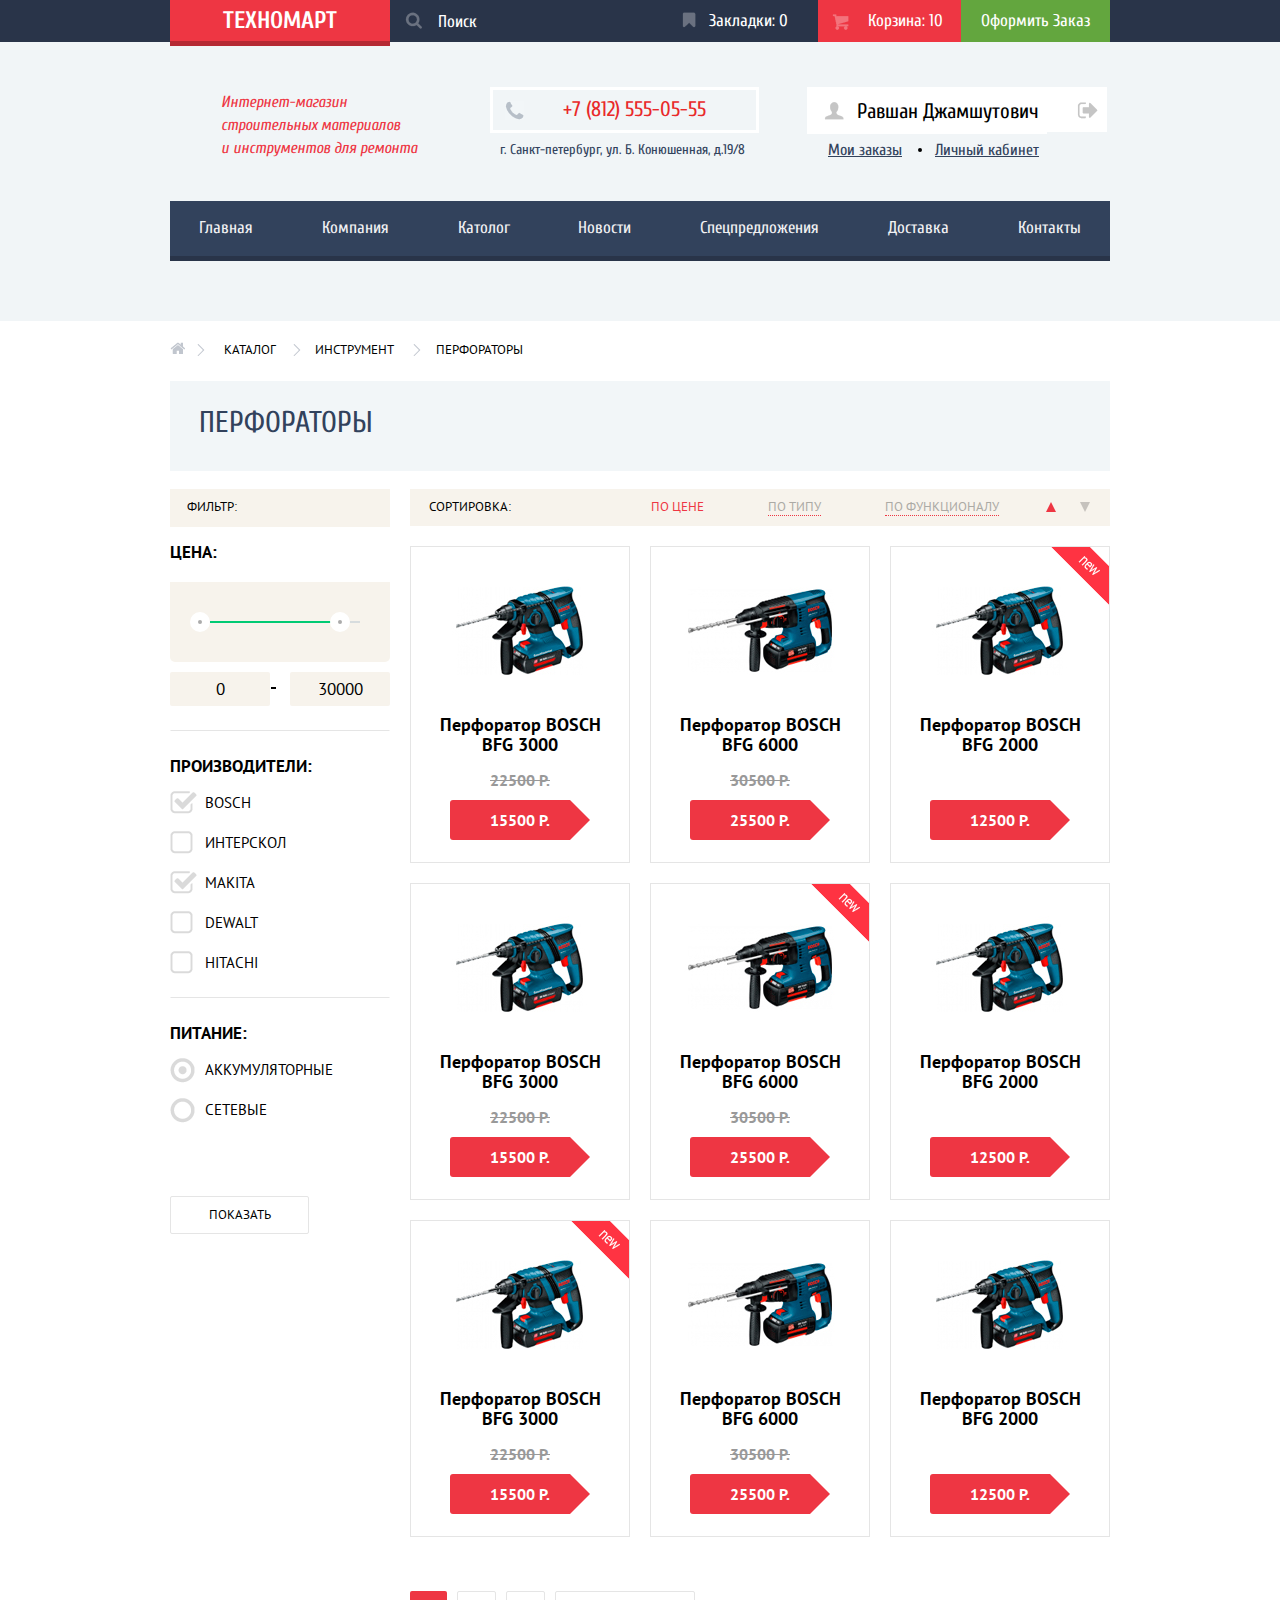
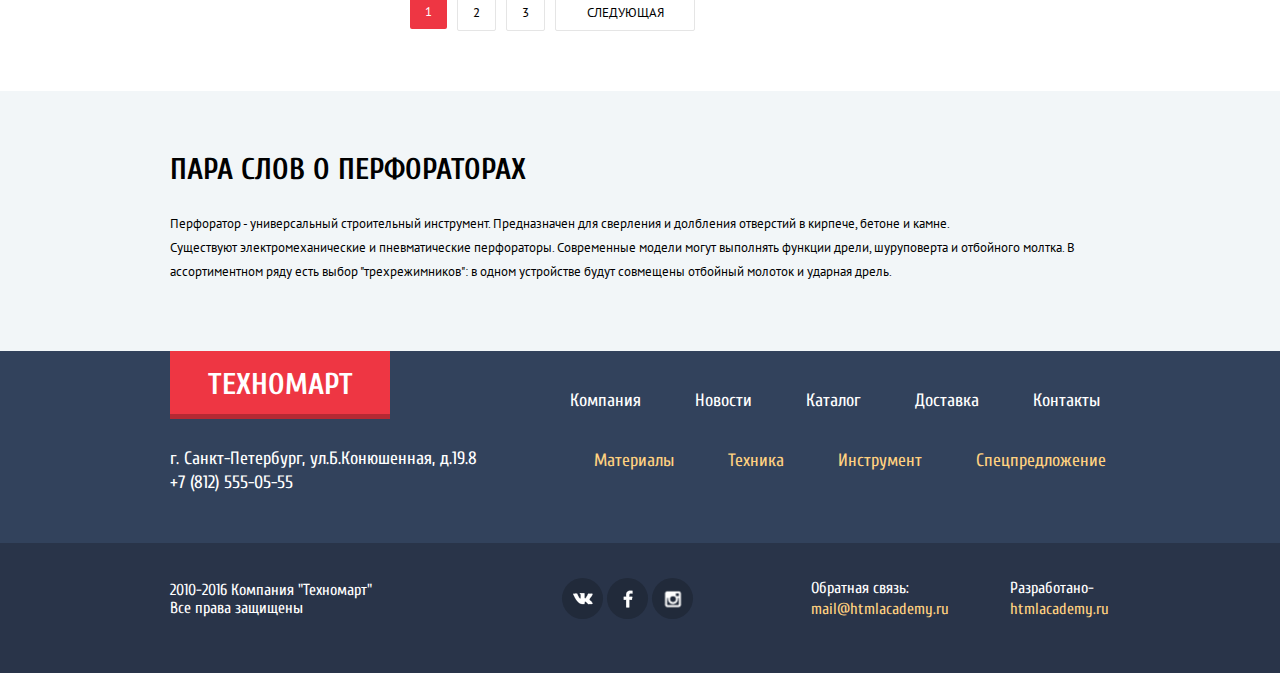
==== commit ea88fe40: "на валидность проверила, скрипт минимизировала, читабельный скрипт доп. файлом идет" ====
--- a/inner.html
+++ b/inner.html
@@ -41,8 +41,7 @@
           <div class="header-middle__making">
             <div class="header-middle__users clearfix">
               <div class="user-man">
-                <p>Равшан Джамшутович</p> 
-                <a href="#" class="icon-man"></a>  
+                <a href="#" class="icon-man">Равшан Джамшутович</a>  
               </div> 
               <div class="user-logout">
                 <a href="#" class="icon-logout"></a>
@@ -102,10 +101,10 @@
               <li>
                 <span>Перфораторы</span>
               </li>
-            <ul>
+            </ul>
           </div>
             <div class="topic">
-              <h1>Перфораторы<h1>
+              <h1>Перфораторы</h1>
             </div>
             <div class="catalog-filter">
             <form action="#">
@@ -126,11 +125,11 @@
               <div class="crease"></div> 
               <div class="maker__group">
                 <h3>Производители:</h3>
-                <input type="checkbox" name="firm1" value="BOSCH"checked id="chx1"><label for="chx1">BOSCH</label>
-                <input type="checkbox" name="firm2" value="Interscol"id="chx2"><label for="chx2">Интерскол</label>
-                <input type="checkbox" name="firm3" value="MAKITA"checked id="chx3"><label for="chx3">MAKITA</label>
-                <input type="checkbox" name="firm4" value="DEWALT"id="chx4"><label for="chx4">DEWALT</label>
-                <input type="checkbox" name="firm5" value="HITACHI"id="chx5"><label for="chx5">HITACHI</label>
+                <input type="checkbox" name="firm1" value="BOSCH" checked id="chx1"><label for="chx1">BOSCH</label>
+                <input type="checkbox" name="firm2" value="Interscol" id="chx2"><label for="chx2">Интерскол</label>
+                <input type="checkbox" name="firm3" value="MAKITA" checked id="chx3"><label for="chx3">MAKITA</label>
+                <input type="checkbox" name="firm4" value="DEWALT" id="chx4"><label for="chx4">DEWALT</label>
+                <input type="checkbox" name="firm5" value="HITACHI" id="chx5"><label for="chx5">HITACHI</label>
               </div>
               <div class="crease"></div> 
               <div class="maker__group">
@@ -166,7 +165,7 @@
                   <a class="buy" href="#">КУПИТЬ</a>
                   <a class="bookmark" href="#">В ЗАКЛАДКИ</a>
                 </div>
-                <div class="image"><img src="img/catalog-img1/prod-image2.jpg" height="168" width="218"></div>
+                <div class="image"><img src="img/catalog-img1/prod-image2.jpg" height="168" width="218" alt="Картинка инструмента"></div>
                 <a href="#">Перфоратор BOSCH<br>BFG 3000</a>
                 <div class="item__old-price">22500 P.</div>
                 <div class="item__price">15500 P.</div>
@@ -176,7 +175,7 @@
                   <a class="buy" href="#">КУПИТЬ</a>
                   <a class="bookmark" href="#">В ЗАКЛАДКИ</a>
                 </div>
-                <div class="image"><img src="img/catalog-img1/prod-image3.jpg" height="168" width="218"></div>
+                <div class="image"><img src="img/catalog-img1/prod-image3.jpg" height="168" width="218" alt="артинка инструмента"></div>
                 <a href="#">Перфоратор BOSCH<br>BFG 6000</a>
                 <div class="item__old-price">30500 P.</div>
                 <div class="item__price">25500 P.</div>
@@ -187,7 +186,7 @@
                   <a class="bookmark" href="#">В ЗАКЛАДКИ</a>
                 </div>
                 <div class="flag flag-new">новинка</div>
-                <div class="image"><img src="img/catalog-img1/prod-image2.jpg" height="168" width="218"></div>
+                <div class="image"><img src="img/catalog-img1/prod-image2.jpg" height="168" width="218" alt="Картинка инструмента"></div>
                 <a href="#">Перфоратор BOSCH<br>BFG 2000</a>
                 <div class="item__old-price"></div>
                 <div class="item__price">12500 P.</div>
@@ -197,7 +196,7 @@
                   <a class="buy" href="#">КУПИТЬ</a>
                   <a class="bookmark" href="#">В ЗАКЛАДКИ</a>
                 </div>
-                <div class="image"><img src="img/catalog-img1/prod-image2.jpg" height="168" width="218"></div>
+                <div class="image"><img src="img/catalog-img1/prod-image2.jpg" height="168" width="218" alt="Картинка инструмента"></div>
                 <a href="#">Перфоратор BOSCH<br>BFG 3000</a>
                 <div class="item__old-price">22500 P.</div>
                 <div class="item__price">15500 P.</div>
@@ -208,7 +207,7 @@
                   <a class="bookmark" href="#">В ЗАКЛАДКИ</a>
                 </div>
                 <div class="flag flag-new">новинка</div>
-                <div class="image"><img src="img/catalog-img1/prod-image3.jpg" height="168" width="218"></div>
+                <div class="image"><img src="img/catalog-img1/prod-image3.jpg" height="168" width="218" alt="Картинка инструмента"></div>
                 <a href="#">Перфоратор BOSCH<br>BFG 6000</a>
                 <div class="item__old-price">30500 P.</div>
                 <div class="item__price">25500 P.</div>
@@ -218,18 +217,18 @@
                   <a class="buy" href="#">КУПИТЬ</a>
                   <a class="bookmark" href="#">В ЗАКЛАДКИ</a>
                 </div>
-                <div class="image"><img src="img/catalog-img1/prod-image2.jpg" height="168" width="218"></div>
+                <div class="image"><img src="img/catalog-img1/prod-image2.jpg" height="168" width="218" alt="Картинка инструмента"></div>
                 <a href="#">Перфоратор BOSCH<br>BFG 2000</a>
                 <div class="item__old-price"></div>
                 <div class="item__price">12500 P.</div>
               </article>
               <article class="catalog-list__item">
                 <div class="item__actions">
-                  <a class="buy"href="#">КУПИТЬ</a>
+                  <a class="buy" href="#">КУПИТЬ</a>
                   <a class="bookmark" href="#">В ЗАКЛАДКИ</a>
                 </div>
                 <div class="flag flag-new">новинка</div>
-                <div class="image"><img src="img/catalog-img1/prod-image2.jpg" height="168" width="218"></div>
+                <div class="image"><img src="img/catalog-img1/prod-image2.jpg" height="168" width="218" alt="Картинка инструмента"></div>
                 <a href="#">Перфоратор BOSCH<br>BFG 3000</a>
                 <div class="item__old-price">22500 P.</div>
                 <div class="item__price">15500 P.</div>
@@ -239,7 +238,7 @@
                   <a class="buy" href="#">КУПИТЬ</a>
                   <a class="bookmark" href="#">В ЗАКЛАДКИ</a>
                 </div>
-                <div class="image"><img src="img/catalog-img1/prod-image3.jpg" height="168" width="218"></div>
+                <div class="image"><img src="img/catalog-img1/prod-image3.jpg" height="168" width="218" alt="Картинка инструмента"></div>
                 <a href="#">Перфоратор BOSCH<br>BFG 6000</a>
                 <div class="item__old-price">30500 P.</div>
                 <div class="item__price">25500 P.</div>
@@ -249,7 +248,7 @@
                   <a class="buy" href="#">КУПИТЬ</a>
                   <a class="bookmark" href="#">В ЗАКЛАДКИ</a>
                 </div>
-                <div class="image"><img src="img/catalog-img1/prod-image2.jpg" height="168" width="218"></div>
+                <div class="image"><img src="img/catalog-img1/prod-image2.jpg" height="168" width="218" alt="Картика инструмента"></div>
                 <a href="#">Перфоратор BOSCH<br>BFG 2000</a>
                 <div class="item__old-price"></div>
                 <div class="item__price">12500 P.</div>
--- a/css/style.css
+++ b/css/style.css
@@ -394,22 +394,20 @@
     width:  60px;
     background-color: #ffffff;
 }
-.user-man p {
+.user-man a {
+	display: block;
+	position: relative;
+	padding-top: 15px;
 	padding-left: 50px;
-	padding-top: 14px;
-    padding-bottom: 15px;
-	margin: 0px;
-	font-size: 21px;
+    font-size: 21px;
 	line-height: 18px;
 	font-family: "Cuprum", "Arial", sans-serif;
+	text-decoration: none;
+	color: #000;
 	box-sizing: border-box;
-	
-}
-.user-man:active p {
-	color: #b2b2b2;
-}
-.user-man .icon-man {
-    content: "";
+}
+.user-man a::before {
+	content: "";
     position: absolute;
     top: 15px;
     left: 17px;
@@ -417,7 +415,7 @@
     height: 18px;
     background: #fff url("../img/sprite/sprite.png");
     background-position: -5px -347px;
-}    
+}
 .user-logout .icon-logout {
 	content: "";
     position: absolute;
@@ -429,7 +427,7 @@
     background-position: -5px -188px;
     
 }
-.user-man:hover .icon-man {
+.user-man:hover a::before {
     content: "";
     position: absolute;
     top: 15px;
@@ -451,8 +449,10 @@
     background-position: -5px -215px;
 
 }
-
-.user-man:active .icon-man {
+.user-man:active a {
+	color: #b2b2b2;
+}
+.user-man:active a::before  {
     content: "";
     position: absolute;
     top: 15px;
@@ -1003,7 +1003,7 @@
 	cursor: pointer;
 	border-top: 1px solid #405069;
 	border-bottom: 1px solid #293449;
-	color: #ffffff;
+	color: #fff;
 	background-color: #32425c;
 }
 .services__menu  label:hover {
@@ -1011,7 +1011,9 @@
 }
 .services__menu  label:active {
 	color: #32425c;
-	background-color: #ffffff;
+	background-color: #fff;
+	border-top: 1px solid #fff;
+	border-bottom: 1px solid #fff;
 
 }
 .services__menu input[type="radio"] {
@@ -1112,8 +1114,8 @@
 #btn-7:checked ~ .services-controls label[for="btn-7"] {
 	background-color: #fff;
 	color: #32425c;
-	border-top: #fff;
-	border-bottom: #fff;
+	border-top: 1px solid #fff;
+	border-bottom: 1px solid #fff;
 }
 
 .main__left-block {
@@ -1182,10 +1184,10 @@
     margin-top: 41px;
   
 }
-.main__left-block .btn-compani:hover {
+.main__left-block .compani:hover {
     background-color: #ca2c37;
 }
-.main__left-block .btn-compani:active {
+.main__left-block .compani:active {
     background-color: #ba2732;
 }
 .main__right-block {
@@ -1484,7 +1486,7 @@
     padding-right: 35px;
 }
 .breadcrumbs a, span {
-    font-size: 11px;
+    font-size: 13px;
     line-height: 18px;
     font-family: "PT Sans", "Arial", sans-serif;
     text-decoration: none;
@@ -1499,11 +1501,9 @@
     background-position: -5px -85px;
    
 }
-.breadcrumbs a.ref {
-	padding-left: 10px;
-}
+
 span {
-	padding-left: 16px;
+	padding-left: 3px;
 }
  .breadcrumbs a::after {
 	content: "";
@@ -1522,7 +1522,7 @@
 	content: "";
 	position: absolute;
 	top: 6px;
-	left: 30px;
+	left: 27px;
 	width: 8px;
     height: 12px;
 	background: url("../img/sprite/sprite.png");
@@ -1534,7 +1534,7 @@
 	content: "";
 	position: absolute;
 	top: 6px;
-	left: 106px;
+	left: 98px;
 	background: url("../img/sprite/sprite.png");
 	width: 8px;
     height: 12px;
@@ -1661,7 +1661,7 @@
 	display: block;
 	position: absolute;
 	top: 15px;
-	left: 106px;
+	left: 101px;
 	border: 1px solid #000;
 }
 .crease {
@@ -2116,14 +2116,13 @@
 
 .modal-content {
 	display: none;
-	position: absolute;
-	top: 2520px;
+	position: fixed;
+	top: 80px;
 	left: 322px;
-	min-height: 430px;
 	border-top: 7px solid #ee3643;
 	background-color: #fff;
 	color: #000;
-    box-shadow: 0 40px 40px 5px rgba(5,5,5,0.6);
+    box-shadow: 0 10px 40px 0px rgba(5,5,5,0.5);
     z-index: 40;
 }
 
@@ -2134,7 +2133,7 @@
 }
 .modal-content__top {
 	width: 460px;
-	height: 270px;
+	height: 275px;
 	padding-right: 80px;
 	padding-left: 80px;
 	padding-top: 29px;
@@ -2154,8 +2153,7 @@
 }
 .modal-content__letter {
 	clear: both;
-
-	height: 140px;
+    width: 460px;
 	padding-top: 20px;
 	
 }
@@ -2183,6 +2181,8 @@
 	font-weight: normal;
 }
 textarea {
+	width: 446px;
+	padding: 0;
 	padding-top: 10px;
 	padding-left: 14px;
 	font-size: 13px;
@@ -2195,16 +2195,16 @@
 }
 .modal-content__lower {
 	height: 75px;
-	padding-top: 9px;
 	padding-left: 80px;
+	padding-top: 37px;
 	background-color: #f1f1f1;
 }
 .modal-content__send {
 	width: 460px;
+	height: 38px;
 	border: none;
 	outline: none;
-	
-
+	padding: 0;
 }
 .modal-content__send:hover {
     background-color: #b22832;
@@ -2246,11 +2246,13 @@
 /*Всплывающая карта*/
 .modal-big-map {
 	position: absolute;
-	top: 2420px;
-	left: 220px;
+	top: 2340px;
+	left: 135px;
 	width: 942px;
-	height: 449px;
-	
+	height: 475px;
+    cursor: pointer;
+	box-shadow: 0 0 30px 0 #c4c3c4,
+	            30px 0 30px 0 #c4c3c4;
 }
 .big-map-close {
 	position: absolute;
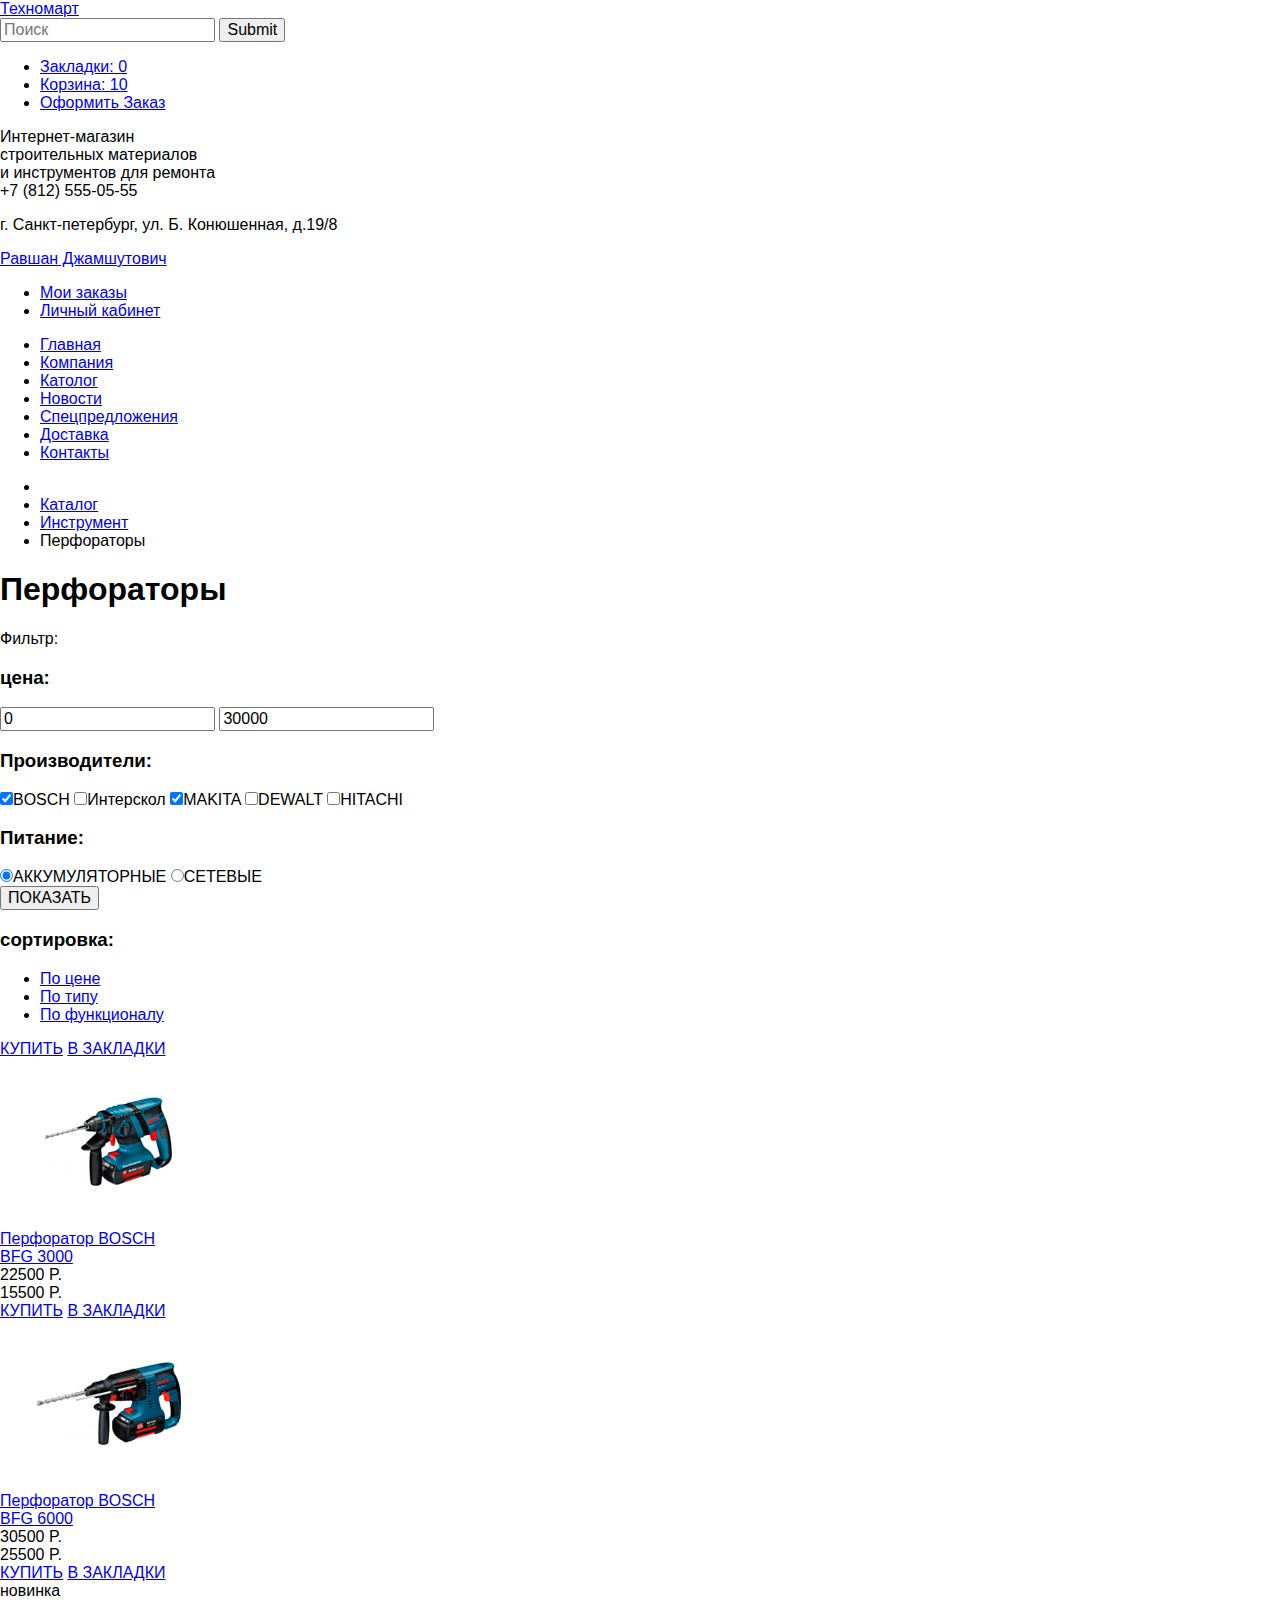
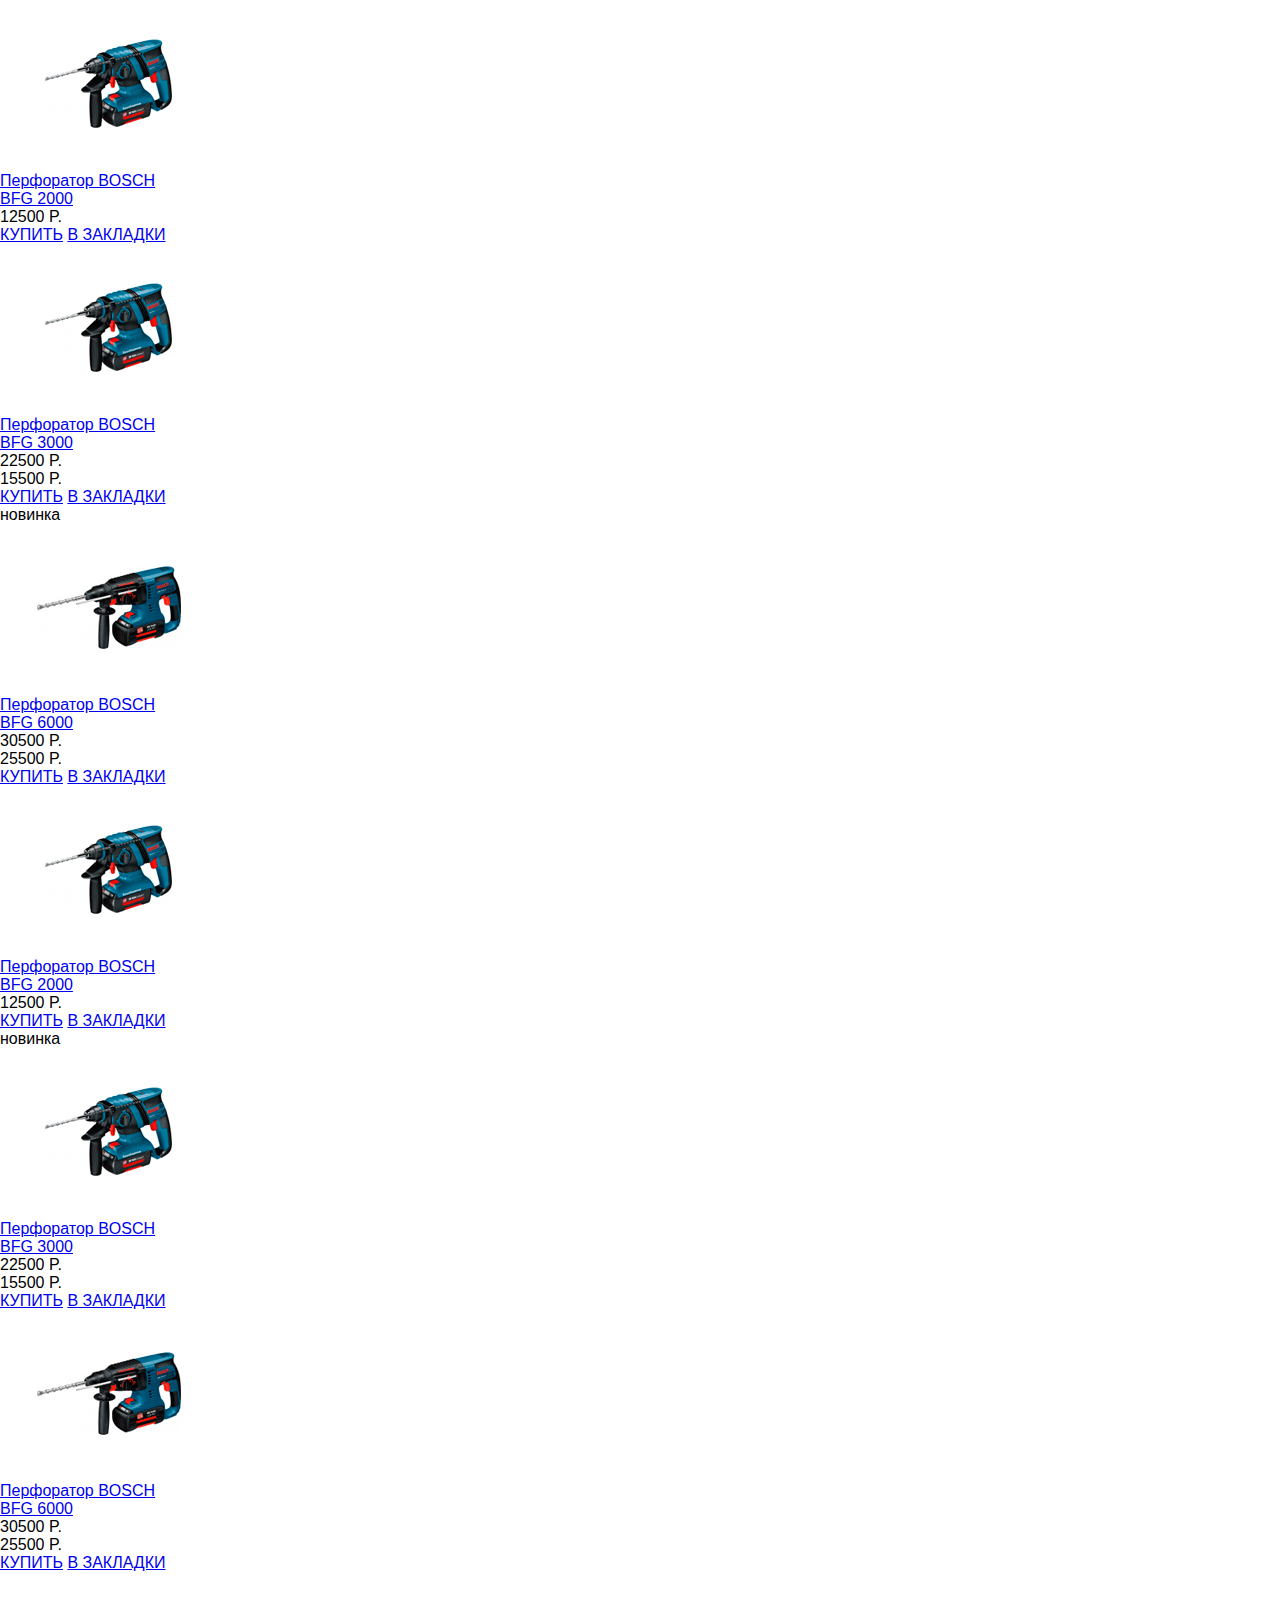
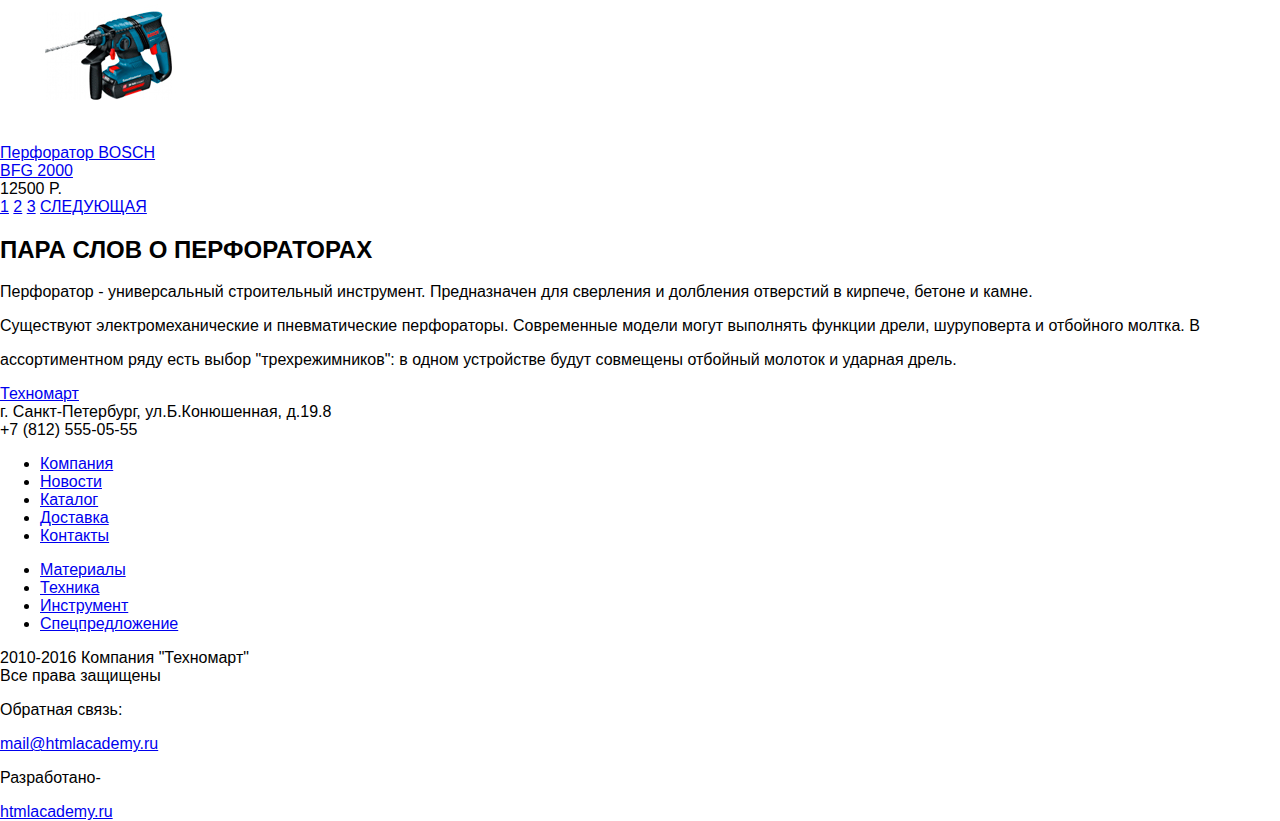
==== commit ceb0a0aa: "стилевой файл минимизировала" ====
--- a/inner.html
+++ b/inner.html
@@ -6,7 +6,7 @@
       <link href='https://fonts.googleapis.com/css?family=Cuprum:400,400italic,700,700italic' rel='stylesheet' type='text/css'>
       <link href='https://fonts.googleapis.com/css?family=PT+Sans&subset=cyrillic' rel='stylesheet' type='text/css'>
       <link rel="stylesheet" href="css/normalize.css">
-      <link href="css/style.css" rel="stylesheet">
+      <link href="css/style.min" rel="stylesheet">
     </head>
     <body>
     <header class="header-main header-main__catalog clearfix">
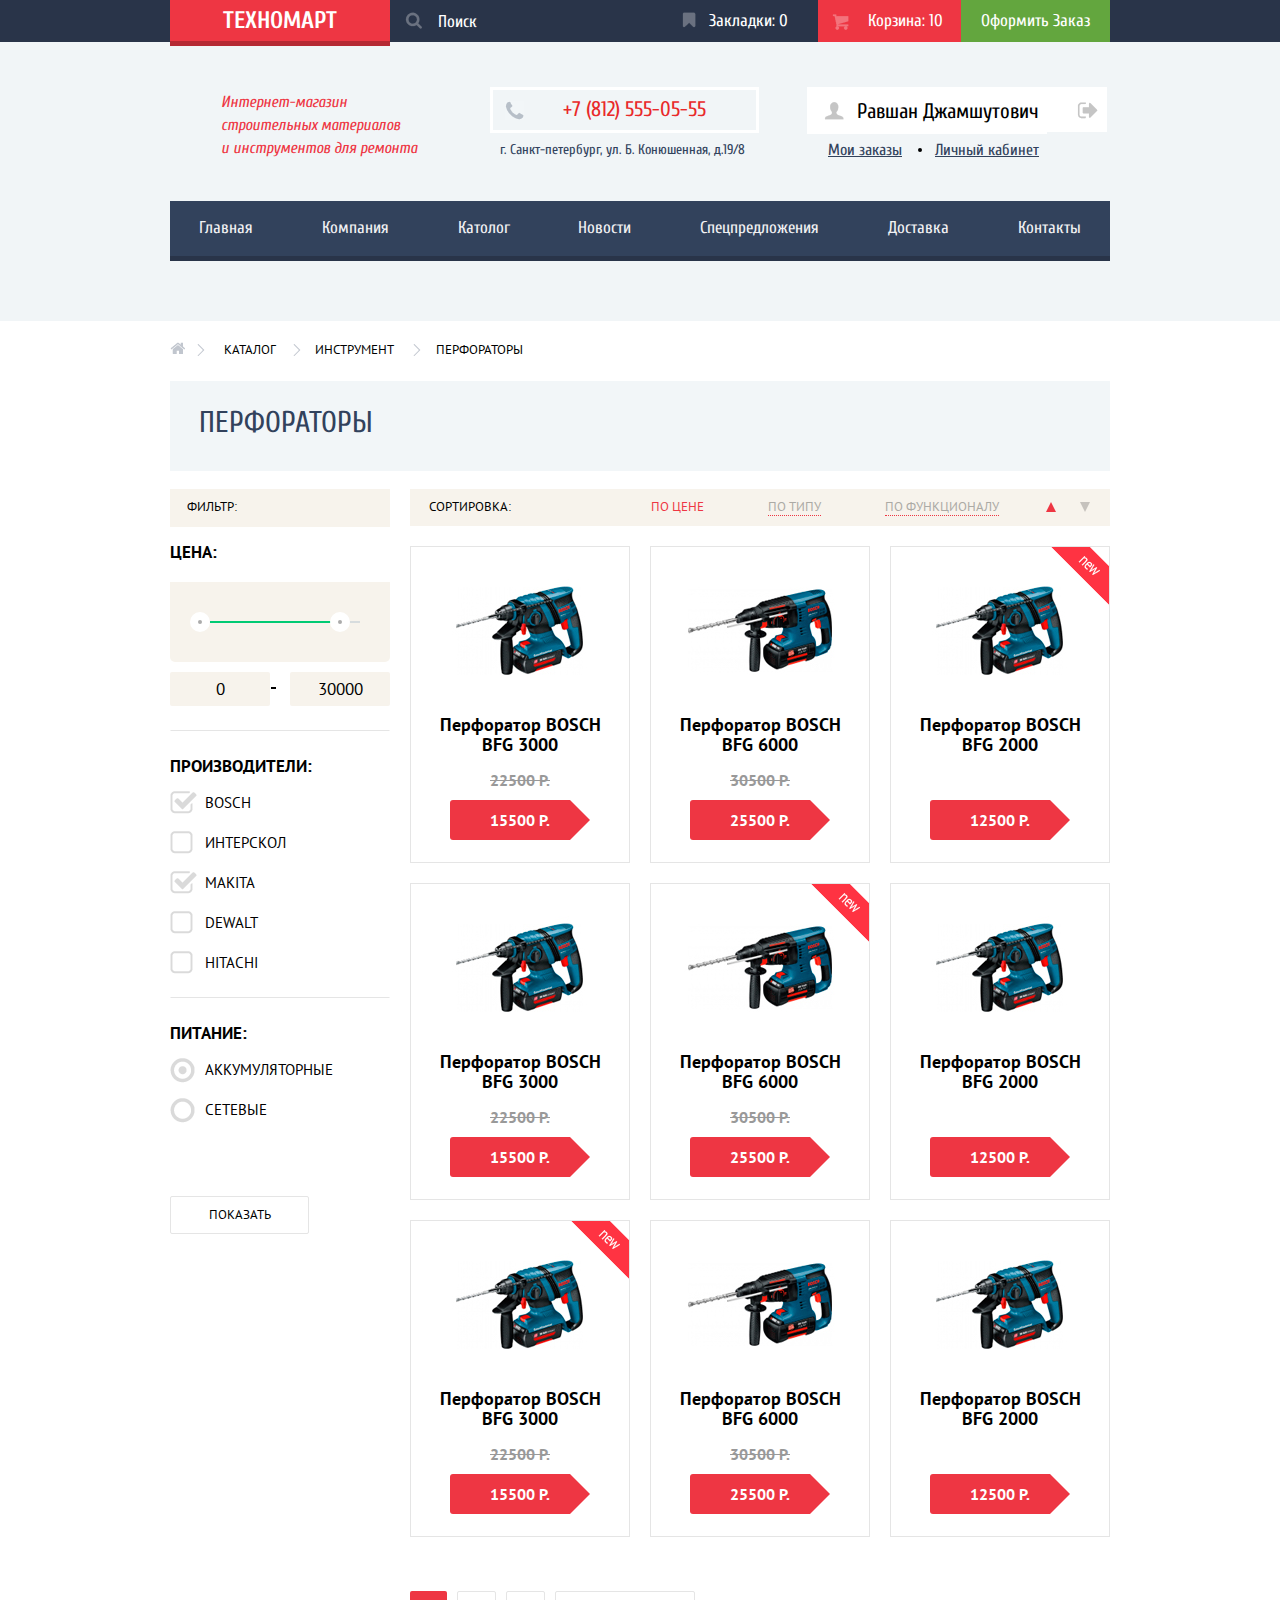
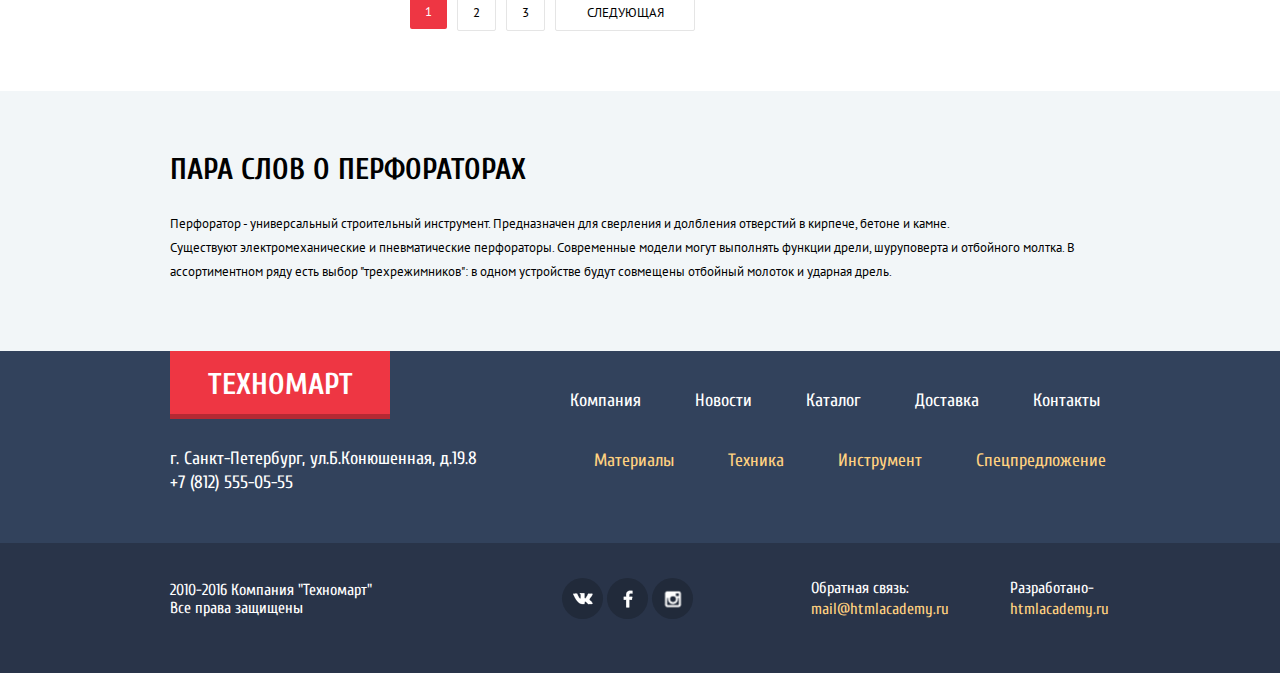
==== commit f49c5917: "изменения" ====
--- a/inner.html
+++ b/inner.html
@@ -6,7 +6,7 @@
       <link href='https://fonts.googleapis.com/css?family=Cuprum:400,400italic,700,700italic' rel='stylesheet' type='text/css'>
       <link href='https://fonts.googleapis.com/css?family=PT+Sans&subset=cyrillic' rel='stylesheet' type='text/css'>
       <link rel="stylesheet" href="css/normalize.css">
-      <link href="css/style.min" rel="stylesheet">
+      <link href="css/style.min.css" rel="stylesheet">
     </head>
     <body>
     <header class="header-main header-main__catalog clearfix">
--- a/css/style.min.css
+++ b/css/style.min.css
@@ -0,0 +1 @@
+html,body {min-width: 1122px;margin: 0;padding: 0;font-size: 16px;line-height: 23px;font-weight: normal;font-family: "Cuprum","PT Sans", "Arial", sans-serif;}.clearfix::after {content: "";display: table;clear: both;}.container {width: 940px;padding: 0 10px;margin: 0 auto;}/*css для index*/.header-main {margin-bottom: 58px;background-color: #f1f5f7;}.header-main__catalog {margin-bottom: 0;}.header-top {height: 42px;margin-bottom: 40px;background-color: #293449;}.header-top__logo {float: left;display: block;width: 220px;height: 32px;font-size: 24px;line-height: 24px;font-weight: bold;padding-top: 9px;text-decoration: none;text-align: center;text-transform: uppercase;color: #ffffff;background-color: #ee3643;border-bottom: 5px solid #b52933;}.header-top__logo:hover {background-color: #ca2c37;border-bottom: 5px solid #9a212a;}.header-top__logo:active {background-color: #ba2732;border-bottom: 5px solid #8e1e26;}.header-top__search {float: left;position: relative;font-size: 17px;line-height: 18px;}.header-top__search input[type="submit"] {position: absolute;top: 12px;left: 15px;padding-top: 13px;padding-left: 15px;text-indent: -1000px;background: #293449 url("../img/sprite/sprite.png") no-repeat;width: 17px;height: 17px;background-position: -5px -293px;border: none;opacity: 0.3;}.header-top__search input[type="search"] {height: 42px;width: 247px;padding-left: 48px;outline: none;font-size: 17px;line-height: 18px;font-family: "Cuprum", "Arial", sans-serif;font-weight: normal;background-color: #293449;border: none;color: #fff;}.header-top__search input[type="search"]:hover {background-color: #212a3a;opacity: 1;}.header-top__search input[type="search"]:focus {background-color: #fff;color: #000;}input[type="search"]:hover + input[type="submit"] {width: 17px;height: 17px;background: #212a3a url("../img/sprite/sprite.png") no-repeat;/*#293449*/background-position: -5px -293px;opacity: 1;}input[type="search"]:focus + input[type="submit"] {width: 17px;height: 17px;background: #fff url("../img/sprite/sprite.png") no-repeat;background-position: -5px -320px;opacity: 1;}input[type="search"]::-webkit-input-placeholder {color: #fff;}input[type="search"]:-moz-placeholder {color: #fff;}input[type="search"]::-moz-placeholder {color: #fff;}input[type="search"]:-ms-input-placeholder {color: #fff;}.header-top__panel {float: right;list-style: none;font-size: 0;padding:0;}.header-top__panel li {display: inline-block;font-size: 17px;line-height: 18px;vertical-align: top;}.header-top__panel a {display: block;position: relative;height: 42px;box-sizing: border-box;padding-top: 12px;padding-right: 30px;padding-left: 50px;color: #ffffff;text-decoration: none;background-color: #293449;}.header-top__panel .active-basket a {background-color: #ee3643;padding-right: 18px;}.header-top__panel a:hover {background-color: #212a3a;}.header-top__panel a:active{color: #85898f;background-color: #161d29;}.header-top__panel .header-top__booking {padding-left: 20px;padding-right: 20px;background-color: #63a63e;}.header-top__panel .header-top__booking:hover {background-color: #5fbb2d;}.header-top__panel .header-top__booking:active {color: #a4bf94;background-color: #518534;}.header-top__bookmark::before {content: "";position: absolute;top: 12px;left: 23px;width: 14px;height: 16px;background: #293449 url("../img/sprite/sprite.png") no-repeat;background-position: -5px -31px;opacity: 0.3;}.header-top__basket::before {content: "";position: absolute;top: 13px;left: 14px;width: 17px;height: 16px;background: #293449 url("../img/sprite/sprite.png") no-repeat;background-position: -5px -5px;opacity: 0.3;}.active-basket .header-top__basket::before {content: "";position: absolute;top: 14px;left: 14px;width: 17px;height: 16px;background: #ee3643 url("../img/sprite/sprite.png") no-repeat;background-position: -5px -5px;opacity: 0.3;}.header-top__bookmark:hover::before {opacity: 1;}.header-top__basket:hover::before {background-color: #212a3a;opacity: 1;}.active-basket .header-top__basket:hover::before {background-color: #212a3a;}.active-basket .header-top__basket:active::before {background-color: #161d29;}.header-top__bookmark:active::before {opacity: 0.3;color: #73777f;}.header-top__basket:active::before {opacity: 0.3;color: #73777f;}.header-middle__summary {float: left;width: 280px;min-height: 110px;box-sizing: border-box;padding-top: 9px;padding-left: 51px;margin-right: 20px;font-size: 16px;line-height: 23px;font-family: "Cuprum", "Arial", sans-serif;font-style: italic;color: #ee3643;}.header-middle__contact {float: left;width: 300px;min-height: 119px;margin-right: 20px;font-size: 14px;line-height: 24px;}.header-middle__phone {position: relative;display: block;width: 173px;height: 31px;padding-left: 70px;padding-right: 20px;margin-left: 20px;margin-top: 5px;font-size: 21px;line-height: 20px;padding-top: 9px;border: 3px solid #ffffff;color: #e9292a;}.header-middle__phone::before {content: "";position: absolute;top: 11px;left: 12px;width: 19px;height: 19px;background: #f2f6f8 url("../img/sprite/sprite.png");background-position: -5px -242px;}.header-middle__contact p {font-size: 14px;line-height: 24px;margin: 5px;padding: 0;padding-left: 25px;color: #32425c;}.header-middle__making {float: right;width: 303px;min-height: 114px;font-size: 0;padding-top: 5px;padding-left: 6px;}.header-middle__user {float: right;font-size: 21px;line-height: 18px;margin-top: 5px;}.header-middle__user a {display: inline-block;vertical-align: top;position: relative;width: 73px;height: 33px;font-size: 21px;line-height: 18px;font-family: "Cuprum", "Arial", sans-serif;font-weight: bold;padding-left: 48px;padding-top: 9px;margin-right: 7px;text-decoration: none;color: #000000;background-color: #ffffff;}.header-middle__user a:last-child {width: 126px;padding-left: 24px;margin-right: 0;}.header-middle__user a:hover {color: #f0515c;}.header-middle__user a:active {color: #b2b2b2;}.header-middle__user .icon-enter::before {content: "";position: absolute;top: 11px;left: 16px;background: #fff url("../img/sprite/sprite.png") no-repeat;width: 20px;height: 17px;background-position: -5px -134px;}.header-middle__user a:nth-child(1):hover .icon-enter::before {content: "";position: absolute;top: 11px;left: 16px;width: 20px;height: 17px;background: #fff url("../img/sprite/sprite.png") no-repeat;background-position: -5px -161px;}.header-middle__user a:nth-child(1):active .icon-enter::before {content: "";position: absolute;top: 11px;left: 16px;background: #fff url("../img/sprite/sprite.png") no-repeat;width: 20px;height: 17px;background-position: -5px -134px;}.header-middle__users {position: relative;width: 300px;height: 45px;color: #000000;background-color: #ffffff;}.user-man {float: left;width: 240px;height: 47px;color: #000000;background-color: #ffffff;}.user-logout {float: right;width: 60px;background-color: #ffffff;}.user-man a {display: block;position: relative;padding-top: 15px;padding-left: 50px;font-size: 21px;line-height: 18px;font-family: "Cuprum", "Arial", sans-serif;text-decoration: none;color: #000;box-sizing: border-box;}.user-man a::before {content: "";position: absolute;top: 15px;left: 17px;width: 20px;height: 18px;background: #fff url("../img/sprite/sprite.png");background-position: -5px -347px;}.user-logout .icon-logout {content: "";position: absolute;top: 15px;right: 9px;width: 21px;height: 17px;background: #fff url("../img/sprite/sprite.png");background-position: -5px -188px;}.user-man:hover a::before {content: "";position: absolute;top: 15px;left: 17px;width: 20px;height: 18px;background: #fff url("../img/sprite/sprite.png");background-position: -5px -375px;}.user-logout:hover .icon-logout {content: "";position: absolute;top: 15px;right: 9px;width: 21px;height: 17px;background: #fff url("../img/sprite/sprite.png");background-position: -5px -215px;}.user-man:active a {color: #b2b2b2;}.user-man:active a::before {content: "";position: absolute;top: 15px;left: 17px;width: 20px;height: 18px;background: #fff url("../img/sprite/sprite.png");background-position: -5px -347px;}.user-logout:active .icon-logout {content: "";position: absolute;top: 15px;right: 9px;width: 21px;height: 17px;background: #fff url("../img/sprite/sprite.png");background-position: -5px -188px;}.header-middle__data {width: 300px;height: 42px;padding: 0px;margin: 0px;}.header-middle__data ul {list-style-type: disc;}.header-middle__data li {display: inline-block;vertical-align: top;margin-left: 21px;margin-top: 7px;}.header-middle__data li:nth-child(2) {margin-left: 13px;}.header-middle__data a {position: relative;padding-right: 20px;font-size: 16px;line-height: 18px;font-family: "Cuprum", "Arial", sans-serif;color: #32425c;}.header-middle__data a.dot::after {content: "";position: absolute;top: 7px;right: 0;border: 2px solid #000;border-radius: 50%;}.header-middle__data a:hover {color: #ee434f;}.header-middle__data a:active{color: #b7bfc8;}.main-navigation {clear: both;height: 55px;margin-bottom: 60px;border-bottom: 5px solid #293449;background-color: #32425c;}.main-navigation ul {display: flex;justify-content: space-between;margin: 0;padding: 0;list-style: none;font-size: 0;}.main-navigation li {font-size: 17px;line-height: 17px;vertical-align: top;}.main-navigation a {display: block;height: 55px;padding-top: 18px;color: #f1f1f3;text-decoration: none;padding-left: 29px;padding-right: 29px;box-sizing: border-box;}.main-navigation a:hover {background-color: #293449;}.main-navigation a:active {color: #8e939c;background-color: #1d2739;}.main-content {margin-top: 20px;background-color: #ffffff;}.main-tabs {min-height: 410px;margin-bottom: 52px;font-size:0;}.main-tabs__left {float: left;width: 620px;}.main-tabs__right {float: right;width: 300px;}.foto-block__buttons {display: inline-block;vertical-align: top;position: relative;width: 300px;height: 123px;margin-bottom: 20px;font-size: 14px;line-height: 18px;color: #ffffff;}.main-tabs__left .foto-block__buttons:first-child {margin-right: 20px;background-color: #f6b22d;}.main-tabs__left .foto-block__buttons:nth-child(2){background-color: #4aafde;}.main-tabs__right .foto-block__buttons:first-child{background-color: #cc79d1;}.main-tabs__right .foto-block__buttons:nth-child(2){background-color: #85d179;}.main-tabs__right .foto-block__buttons:last-child {margin-bottom: 0;background-color: #f6b22d;}.foto-block__slider {display: block;width: 621px;height: 267px;margin-right: 20px;}.slider__items {display: block;position: relative;}.slider__item {width: 621px;height: 267px;background-repeat: no-repeat;background-position: 100% 100%;}.catalog__info {padding: 25px 0 0 25px;}.catalog__info h2 {padding: 0;margin: 0;font-size: 36px;line-height: 30px;font-family: "Cuprum", "Arial", sans-serif;font-weight: bold;color: #fff;}.catalog__info p {font-size: 18px;line-height: 19px;font-family: "PT Sans", "Arial", sans-serif;margin-top: 8px;color: #fff;}.btn {display: block;height: 28px;padding-top: 10px;text-align: center;text-decoration: none;text-transform: uppercase;font-size: 14px;line-height: 18px;font-family: "Cuprum", "Arial", sans-serif;background-color: #ee3643;color: #fff;border-radius: 2px;}.slider__item .reveal {width: 195px;margin: 125px 0 0 25px;}.slider__item .btn:hover {background-color: #ca2c37;}.slider__item .btn:active{background-color: #ba2732;}.slider__item:nth-child(1) {background-image: url("../img/slider/slider1.jpg");}.slider__item:nth-child(2) {background-image: url("../img/slider/slider2.jpg");}.slider__item {display: none;}#btn-1:checked ~ .slider__items .slider__item:nth-child(1) {display: block;}#btn-2:checked ~ .slider__items .slider__item:nth-child(2) {display: block;}#btn-3:checked ~ .slider__items .slider__item:nth-child(1) {display: block;}#btn-4:checked ~ .slider__items .slider__item:nth-child(2) {display: block;}#btn-1:checked ~ .slider-controls label[for="btn-1"],#btn-2:checked ~ .slider-controls label[for="btn-2"],#btn-3:checked ~ .slider-controls label[for="btn-1"],#btn-4:checked ~ .slider-controls label[for="btn-2"] {background-color: #ee3643;}.foto-block__slider {position: relative;}.foto-block__slider input[type="radio"] {display: none;}.slider__paginator label {position: absolute;z-index: 20;cursor: pointer;}.slider__paginator label:nth-child(1) {top: 114px;left: 24px;background-image: url("../img/slider/sprite.png");width: 22px;height: 40px;background-position: -5px -5px;}.slider__paginator label:nth-child(2) {top: 114px;right: 22px;background-image: url("../img/slider/sprite.png");width: 22px;height: 40px;background-position: -5px -55px;}.slider-controls {position: absolute;bottom: 23px;left: 46%;z-index: 20;}.slider-controls label {display: inline-block;width: 7px;height: 7px;margin: 0 6px;vertical-align: top;background: #fff;border: 2px solid white;border-radius: 50%;cursor: pointer;}.sprite {background-image: url("../img/slider/sprite.png");background-repeat: no-repeat;display: block;}.sprite--icon-left {width: 22px;height: 40px;background-position: -5px -5px;}.sprite--icon-right {width: 22px;height: 40px;background-position: -5px -55px;}.foto-block__buttons p {position: absolute;left: 23px;top: -2px;font-size: 24px;line-height: 30px;font-weight: bold;}.foto-block__buttons .button__icon {position: absolute;top: 30px;right: 30px;}.foto-block__buttons .slogan {position: absolute;display: block;left: 25px;bottom: 22px;width: 135px;height: 28px;text-decoration: none;text-transform: uppercase;border-radius: 3px;text-align: center;padding-top: 10px;background-color: rgba(0,0,0,0.1);color: #fff;}.foto-block__buttons .slogan:hover {background-color: rgba(0,0,0,0.2);}.foto-block__buttons .slogan:active {background-color: rgba(0,0,0,0.3);}.main-h2 {min-height: 89px;margin-bottom: 20px;font-weight: normal;font-family: "Cuprum","PT Sans", "Arial", sans-serif;background-color: #f7f3ec;}.main-h2 h2 {float: left;font-size: 30px;line-height: 30px;margin-left: 29px;margin-top: 30px;text-transform: uppercase;color: #32425c;}.main-h2 a {float: right;width: 253px;margin-top: 25px;margin-right: 24px;border-radius: 2px;}.main-h2 a:hover {background-color: #ca2c37;}.main-h2 a:active {background-color: #ba2732;}.main-catalog__items {min-height: 318px;margin-bottom: 20px;font-size:0;background-color: #ffffff;}.catalog__item {position: relative;display: inline-block;vertical-align: top;width: 218px;height: 317px;font-size: 16px;line-height: 20px;font-weight: bold;font-family: "PT Sans", "Arial", sans-serif;margin-right: 20px;border: 1px solid #e5e5e5;text-align: center;overflow: hidden;}.catalog__item:nth-child(4) {margin-right: 0;}.catalog__item:hover {box-shadow:0 0 20px 0 #eff0f1,0 5px 30px 0 #cfd2d6,0 10px 40px 0 #abafb8;}.label {position:absolute;top: -1px;right: -1px;width: 60px;height: 60px;text-indent: -1000px;overflow: hidden;z-index: 20;background: url("../img/icon-exit/label3.png") no-repeat 0 0;}.new {right: -9px;}.catalog__item a {display: block;min-height: 20px;padding:0 20px;margin-top: 7px;margin-bottom: 15px;font-size: 16px;text-decoration: none;color: #000000;}.item__old-price{height: 20px;margin-top: 15px;margin-bottom: 10px;text-decoration: line-through;color: #d6d6d6;}.item__price {position: relative;width: 80px;margin: 10px auto;margin-bottom: 20px;padding: 10px 30px;color: white;background: #ee3643;border-radius: 3px;}.item__price:after {content: "";position: absolute;top: 0;right: -20px;width: 0;height: 0;border: 21px solid white;border-left-color: #ee3643;}.catalog__item .item__actions {display:none;}.catalog__item:hover .item__actions {display: block;}.main-manufactures {min-height: 310px;margin-bottom: 67px;font-size:0;}.main-manufactures__branded-sign {display: inline-block;vertical-align: top;width: 182px;height: 104px;padding: 20px 18px;margin-right: 20px;margin-bottom: 20px;border: 1px solid #e7e7e7;background-color: #ffffff;}.main-manufactures__branded-sign:nth-child(4n) {margin-right: 0;}.main-manufactures__branded-sign:hover {box-shadow: 0 0 20px 0 #eff0f1,0 5px 30px 0 #cfd2d6,0 10px 40px 0 #abafb8;}.main-manufactures__branded-sign:active {background-color: rgba(255,255,255,0.3);box-shadow: 0 0 5px 0 #eff0f1,0 5px 10px 0 #cfd2d6,0 5px 10px -10px #aaafb7;}.main-manufactures__branded-sign a {text-decoration: none;}.main-services {min-height: 520px;background-color: #f2f6f8;}.services__descr {width: 940px;min-height: 140px;margin-bottom: 15px;padding-top: 40px;}.services__descr h2 {font-size: 30px;line-height: 24px;color: #000000;font-weight: bold;margin-bottom: 30px;text-transform: uppercase;}.services__descr p{font-size: 13px;line-height: 24px;font-weight: normal;font-family: "PT Sans", "Arial", sans-serif;color: #000000;}.services__menu {position: relative;width: 940px;padding-top: 41px;min-height: 231px;margin-right: 20px;margin-bottom: 46px;background: url("../img/services-img/line2.png") no-repeat 230px 0px;}.services-controls label {display: block;width: 218px;height: 49px;padding-left: 20px;padding-top: 11px;font-size: 21px;line-height: 30px;font-family: "Cuprum", "Arial", sans-serif;font-weight: bold;cursor: pointer;border-top: 1px solid #405069;border-bottom: 1px solid #293449;color: #fff;background-color: #32425c;}.services__menu label:hover {background-color: #293449;}.services__menu label:active {color: #32425c;background-color: #fff;border-top: 1px solid #fff;border-bottom: 1px solid #fff;}.services__menu input[type="radio"] {display: none;}.services__items {position: absolute;top: 0;left: 300px;width: 620px;height: 271px;padding-top: 40px;margin-bottom: 46px;}.services__item {width: 600px;height: 271px;padding-left: 20px;padding-top: 4px;}.services__item h2 {font-size: 36px;line-height: 24px;font-weight: normal;color: #32425c;margin-top: 0;}.services__item p {font-size: 13px;line-height: 24px;font-weight: normal;font-family: "PT Sans", "Arial", sans-serif;color: #000000;}.services__item .figure {position: absolute;top: 63px;left: 432px;z-index: 30;}.services__item:nth-child(2) .figure {left: 475px;top: 44px;}.services__item:nth-child(3) .figure {left: 485px;top: 40px;}.services__item .shedow {position: absolute;top: 66px;left: 167px;z-index: 20;}.services__item:nth-child(2) .shedow {top: 59px;left: 253px;}.services__item:nth-child(3) .shedow {left: 200px;top: 40px;}.services__item .application {width: 195px;height: 28px;margin-top: 30px;padding-top: 10px;border-radius: 2px;}.services__item .application:hover {background-color: #ca2c37;}.services__item .application:active {background-color: #ba2732;}.services__item {display: none;}#btn-5:checked ~ .services__items .services__item:nth-child(1) {display: block;}#btn-6:checked ~ .services__items .services__item:nth-child(2) {display: block;}#btn-7:checked ~ .services__items .services__item:nth-child(3) {display: block;}#btn-5:checked ~ .services-controls label[for="btn-5"],#btn-6:checked ~ .services-controls label[for="btn-6"],#btn-7:checked ~ .services-controls label[for="btn-7"] {background-color: #fff;color: #32425c;border-top: 1px solid #fff;border-bottom: 1px solid #fff;}.main__left-block {float:left;width: 550px;min-height: 450px;margin-right: 10px;padding-top: 55px;margin-bottom: 30px;}.main__left-block h2 {font-size: 30px;line-height: 24px;margin-bottom: 30px;color: #000000;}.main__left-block p {font-size: 13px;line-height: 24px;font-weight: normal;font-family: "PT Sans", "Arial", sans-serif;margin-bottom: 22px;color: #000000;}.main__left-block p:last-child {margin-bottom: 20px;}ul.list-styled {padding: 0;margin: 0;margin-bottom: 10px;}.list-styled li {padding-left: 0;font-size: 18px;line-height: 20px;font-weight: bold;margin-bottom: 18px;list-style: none;}.list-styled a::before {content: "";position: absolute;top: 10px;left: 0;display: block;width: 25px;border: 1px solid #fb565a;}.list-styled a {display: block;position: relative;margin: 0 0;padding-left: 37px;text-decoration: none;color: #000000;}.main__left-block .compani {width: 220px;margin-top: 41px;}.main__left-block .compani:hover {background-color: #ca2c37;}.main__left-block .compani:active {background-color: #ba2732;}.main__right-block {float: right;width: 300px;min-height: 355px;padding-top: 55px;padding-left: 80px;}.main__right-block h2 {font-size: 30px;line-height: 24px;margin-bottom: 28px;color: #000000;}.main__right-block p {font-size: 13px;line-height: 24px;font-weight: normal;font-family: "PT Sans", "Arial", sans-serif;margin-bottom: 32px;color: #000000;}.main__right-block .write_us {width: 300px;margin-top: 33px;}.main__right-block a:hover {background-color: #ca2c37;}.main__right-block a:active {background-color: #ba2732;}.main-footer {clear: both;background-color: #32425c;}.contact-information{float: left;width: 360px;}.contact-information__logo {display: block;width: 220px;height: 44px;font-size: 30px;line-height: 30px;font-family: "Cuprum", "Arial", sans-serif;font-weight: bold;padding-top: 19px;text-decoration: none;text-align: center;text-transform: uppercase;color: #ffffff;background-color: #ee3643;border-bottom: 5px solid #b52933;}.contact-information__address {font-size: 18px;line-height: 24px;padding-top: 28px;font-family: "Cuprum", "Arial", sans-serif;font-weight: normal;color: #ffffff;}.contact-information__address .phone {font-size: 18px;line-height: 24px;padding-top: 30px;font-family: "Cuprum", "Arial", sans-serif;font-weight: bold;color: #ffffff;}.main-footer__menu {float: right;width: 580px;min-height: 192px;}.main-footer__menu__top li {display: inline-block;margin-right: 50px;margin-top: 22px;}.main-footer__menu__top a {font-size: 18px;line-height: 24px;padding-top: 39px;font-family: "Cuprum", "Arial", sans-serif;font-weight: normal;text-decoration: none;color: #ffffff;}.main-footer__menu__top li:last-child {margin-right: 0;}.main-footer__menu__top a:hover {text-decoration: underline;}.main-footer__menu__top a:active {color: #929caa;}.main-footer__menu__bottom li {display: inline-block;margin-right: 50px;margin-top: 20px;}.main-footer__menu__bottom a {font-size: 18px;line-height: 24px;padding-top: 39px;font-family: "Cuprum", "Arial", sans-serif;font-weight: normal;text-decoration: none;color: #ffd180;}.main-footer__menu__bottom li:last-child {margin-right: 0;}.main-footer__menu__bottom li:first-child {margin-left: 24px;}.main-footer__menu__bottom a:hover {text-decoration: underline;}.main-footer__menu__bottom a:active {color: #92856d;}.bottom-footer {min-height: 107px;background-color: #293449;}.bottom-footer__informaition {float: left;width: 320px;height: 75px;margin-top: 2px;}.bottom-footer__informaition p {font-size: 16px;line-height: 18px;font-family: "Cuprum", "Arial", sans-serif;color: #ffffff;padding-top: 20px;}.informaition__share {float: left;width: 229px;height: 95px;margin-top: 35px;margin-left: 60px;padding-left: 12px;}.informaition__share .social {display: inline-block;width: 41px;height: 41px;font-size: 0;vertical-align: top;text-align: center;background-color: #212a3a;position: relative;border-radius: 50%}.informaition__share .social:hover {background-color: #ee3643;}.informaition__share .social:active {background-color: #ee3643;}.informaition__share .social::before {content: "";position: absolute;top: 50%;left: 50%;transform: translate(-50%,-50%);background-image: url("../img/sprite/sprite.png");background-repeat: no-repeat;}.social-vk::before {width: 20px;height: 12px;background-position: -5px -403px;}.social-fb::before {width: 10px;height: 18px;background-position: -5px -57px;}.social-in::before {width: 17px;height: 17px;background-position: -5px -107px;}.informaition__contact {float: left;width: 170px;height: 85px;margin-top: 26px;padding-left: 20px;padding-top: 10px;}.informaition__contact p {margin: 0;font-size: 16px;line-height: 18px;font-family: "Cuprum", "Arial", sans-serif;vertical-align: middle;color: #ffffff;}.informaition__contact a {font-size: 16px;line-height: 18px;font-family: "Cuprum", "Arial", sans-serif;margin: 0;vertical-align: middle;text-decoration: none;color: #ffd180;}.informaition__contact a:hover {text-decoration: underline;}.informaition__contact a:active {color: #ee3643;}.informaition__author {float: right;width: 100px;height: 85px;margin-top: 26px;padding-left: 10px;padding-top: 10px;}.informaition__author p {margin: 0;font-size: 16px;line-height: 18px;font-family: "Cuprum", "Arial", sans-serif;vertical-align: middle;color: #ffffff;}.informaition__author a{font-size: 16px;line-height: 18px;font-family: "Cuprum", "Arial", sans-serif;margin: 0;vertical-align: middle;text-decoration: none;color: #ffd180;}.informaition__author a:hover {text-decoration: underline;}.informaition__author a:active {color: #ee3643;}/*css для inner*/.main-content {padding: 0;margin: 0;}.breadcrumbs {min-height: 20px;margin-top: 17px;}.breadcrumbs ul {position: relative;margin: 0;padding: 0;}.breadcrumbs li {display: inline-block;position: relative;vertical-align: top;padding-right: 35px;}.breadcrumbs a, span {font-size: 13px;line-height: 18px;font-family: "PT Sans", "Arial", sans-serif;text-decoration: none;text-transform: uppercase;color: #000000;}a.icon {display: inline-block;background: #fff url("../img/sprite/sprite.png") no-repeat;width: 15px;height: 12px;background-position: -5px -85px;}span {padding-left: 3px;}.breadcrumbs a::after {content: "";position: absolute;top: 6px;left: 30px;background: url("../img/sprite/sprite.png");width: 8px;height: 12px;background-position: -5px -271px;}.breadcrumbs li:nth-child(2) a::after {left: 69px;}.breadcrumbs a.icon::after {content: "";position: absolute;top: 6px;left: 27px;width: 8px;height: 12px;background: url("../img/sprite/sprite.png");background-position: -5px -271px;}.breadcrumbs a.ref::after {content: "";position: absolute;top: 6px;left: 98px;background: url("../img/sprite/sprite.png");width: 8px;height: 12px;background-position: -5px -271px;}.topic {height: 90px;margin-bottom: 18px;background-color: #f2f6f8;}.topic h1 {padding-left: 29px;padding-top: 27px;font-size: 30px;line-height: 30px;font-weight: normal;font-family: "Cuprum", "Arial", sans-serif;text-transform: uppercase;color: #32425c;}.catalog-filter {float: left;width: 220px;min-height: 1147px;margin-right: 20px;margin-bottom: 55px;}.catalog-filter .filter__h2 {height: 20px;padding: 9px 17px;font-size: 13px;line-height: 18px;font-family: "PT Sans", "Arial", sans-serif;text-transform: uppercase;color: #000000;background-color: #f7f3ec;}.catalog-filter h3 {padding: 10px 0;margin: 0;font-size: 17px;line-height: 30px;font-family: "PT Sans", "Arial", sans-serif;font-weight: bold;text-transform: uppercase;color: #000000;vertical-align: middle;}.range-filter{padding-top: 5px;margin: auto;margin-bottom: 10px;}.range-controls{position: relative;height: 80px;margin-bottom: 10px;padding: 0 30px;background: #f7f3ec;border-radius:0 0 5px 5px;overflow: hidden;}.scale{margin-top: 39px;height: 2px;background: #d7dcde;}.bar{height: 2px;background: #00ca74;}.toggle{position: absolute;top: 30px;left: 30px;width: 4px;height: 4px;border: 8px solid white;background: #ababab;cursor: pointer;border-radius: 50%;}.min-toggle{left: 20px;}.max-toggle{left:160px;}.price-controls {position: relative;font-size: 0;color: #000000;}.price-controls label {font-size: 17px;display: inline-block;width: 50%;}.price-controls input.min-price, .price-controls input.max-price {width: 80px;height: 18px;padding: 8px 10px;border: none;background: #f7f3ec;font-size: 17px;line-height: 18px;font-family: "PT Sans", sans-serif;text-align: center;color: #000000;outline: none;border-radius: 2px;}.price-controls input.max-price {margin-left: 10px;}.price-controls span {display: block;position: absolute;top: 15px;left: 101px;border: 1px solid #000;}.crease {border: 1px solid #ffffff;border-bottom: 1px solid #e5e5e5;margin-top: 22px;}.maker__group input[type="checkbox"], input[type="radio"] {display: none;}.maker__group input[type="checkbox"]+ label, input[type="radio"]+label {display: block;margin-bottom: 17px;position: relative;padding-left: 35px;font-size: 15px;font-family: "PT Sans", "Arial", sans-serif;font-weight: normal;text-transform: uppercase;color: #000000;cursor: pointer;}.maker__group input[type="checkbox"]+label::before {content: "";position: absolute;top: 0;left: 0;background-image: url("../img/slider-filter/sprit-fl.png");background-repeat: no-repeat;width: 23px;height: 23px;background-position: -5px -5px;color: #000;opacity: 0.6;}.maker__group input[type="checkbox"]+label:hover::before {opacity: 1;}.maker__group input[type="checkbox"]:checked + label::before{content: "";position: absolute;top: 0;left: 0;background-image: url("../img/slider-filter/sprit-fl.png");background-repeat: no-repeat;width: 27px;height: 23px;background-position: -5px -38px;color: #000;}.maker__group input[type="radio"]+label::before {content: "";position: absolute;top: 0;left: 0;background-image: url("../img/slider-filter/sprit-fl.png");background-repeat: no-repeat;width: 25px;height: 25px;background-position: -5px -71px;color: #000;opacity: 0.6;}.maker__group input[type="radio"]+label:hover::before {opacity: 1;}.maker__group input[type="radio"]:checked + label::before{content: "";position: absolute;top: 0;left: 0;background-image: url("../img/slider-filter/sprit-fl.png");background-repeat: no-repeat;width: 25px;height: 25px;background-position: -5px -106px;color: #000;}.maker__group h3 {font-size: 17px;line-height: 30px;font-family: "PT Sans", "Arial", sans-serif;font-weight: bold;color: #000000;margin-top: 10px;}.btn-filter {display: block;width: 139px;height: 38px;margin-top: 75px;font-size: 13px;line-height: 18px;font-family: "PT Sans", "Arial", sans-serif;font-weight: normal;border: 1px solid #e5e5e5;border-radius: 2px;background-color: #fff;}.catalog-content {float: right;width: 700px;min-height: 1147px;margin-bottom: 55px;}.catalog-sorting {height: 37px;margin-bottom: 20px;background-color: #f7f3ec;}.catalog-sorting__h3 {float: left;margin-left: 19px;margin-top: 9px;font-size: 13px;line-height: 18px;font-family: "PT Sans", "Arial", sans-serif;font-weight: normal;text-transform: uppercase;color: #000000;}.catalog-sorting ul {padding: 0 0 0 140px;margin: 0;float: left;margin-top: 6px;}.catalog-sorting li {display: inline-block;vertical-align: top;margin-right: 60px;}.catalog-sorting li:last-child {margin-right: 0;}.catalog-sorting a {text-decoration: none;text-transform: uppercase;font-size: 13px;line-height: 18px;font-family: "PT Sans", "Arial", sans-serif;color: #acaaa5;border-bottom: 1px dotted #ee3643;}.catalog-sorting li:first-child a {color: #ee3643;border-bottom: none;}.catalog-sorting a:hover {color: #000;border-bottom: 1px solid #ee3643;}.catalog-sorting a:active {border-bottom: none;color: #ee3643;}.catalog-sorting__guides {float: right;position: relative;margin-top: 7px;}.catalog-sorting__guides a {display: inline-block;margin-right: 20px;text-decoration: none;border-bottom: none;}.catalog-sorting__guides a:first-child {width: 0;height: 0;border-left: 5px solid transparent;border-right: 5px solid transparent;border-bottom: 10px solid #ee3643;}.catalog-sorting__guides a:last-child {width: 0;height: 0;border-left: 5px solid transparent;border-right: 5px solid transparent;border-top: 10px solid #c6c2bd;border-bottom: #f7f3ec;}.catalog-sorting__guides a:first-child:hover{border-bottom: 10px solid #000;}.catalog-sorting__guides a:last-child:hover{border-top: 10px solid #000;}.catalog-sorting__guides a:first-child:active {border-bottom: 10px solid #ee3643;}.catalog-sorting__guides a:last-child:active {border-top: 10px solid #ee3643;}.catalog-list {min-height: 700px;font-size:0;}.catalog-list__item {position: relative;display: inline-block;vertical-align: top;width: 218px;height: 315px;font-size: 16px;line-height: 20px;font-weight: bold;font-family: "PT Sans", "Arial", sans-serif;margin-right: 20px;margin-bottom: 20px;border: 1px solid #e5e5e5;text-align: center;background-color: #ffffff no-repeat 0px 50px;overflow: hidden;}.catalog-list__item:nth-child(3n) {margin-right: 0;}.catalog-list__item .flag {position: absolute;top: -1px;right: -1px;width: 60px;height: 60px;text-indent: -1000px;overflow: hidden;z-index: 20;}.flag-new {background: url("../img/icon-exit/label3.png") no-repeat 0 0;}.item__actions {position: absolute;top: 0;left: 0;width: 218px;height: 83px;padding: 40px 0;background-color: #fff;z-index: 10;}.item__actions .buy, .item__actions .bookmark {position: relative;display: block;width: 129px;height: 18px;margin: 0 auto;margin-bottom: 7px;padding: 7px 0;border: 3px solid #63a63e;border-bottom-color: #367315;background-color: #63a63e;color: #fff;font-size: 14px;line-height: 18px;font-weight: normal;font-family:"Cuprum", "Arial", sans-serif;text-decoration: none;text-transform: uppercase;border-radius: 3px;}.item__actions .bookmark {color: #32425c;background: #fff;border-bottom-color: #63a63e;}.catalog-list__item .item__actions {display:none;}.catalog-list__item:hover .item__actions {display: block;}.catalog-list__item:hover {box-shadow: 0 0 20px 0 #eff0f1,0 5px 30px 0 #cfd2d6,0 10px 40px 0 #abafb8;}.item__actions .bookmark {color:#32425c;background:white;border-bottom-color:#63a63e;}.item__actions .buy:hover {background-color: #5fbb2d;}.item__actions .buy:active {background-color: #518534;}.item__actions .bookmark:hover {border-color: #32425c;}.item__actions .bookmark:active {border-color: #c1c6ce;}.catalog-list__item .image {width:218px;height:168px;overflow: hidden;}.catalog-list__item .image img {width:218px;height:168px;}.catalog-list__item a {min-height: 18px;margin-bottom: 15px;font-size: 18px;font-weight: bold;font-family: "PT Sans", "Arial", sans-serif;line-height: 20px;text-decoration: none;color: #000;}.catalog-list__item .item__price {position: relative;width: 80px;margin: 10px auto;margin-bottom: 20px;padding: 10px 30px;color: #fff;background: #ee3643;border-radius: 3px;}.catalog-list__item .item__price:after {content: "";position: absolute;top: 0;right: -20px;width: 0;height: 0;border: 20px solid #fff;border-left-color: #ee3643;}.catalog-list__item .item__old-price {height: 20px;margin-top: 15px;margin-bottom: 10px;color: #999;text-decoration: line-through;}.catalog-list__item:nth-child(3n) .item__old-price {}.main-content__paginator {min-width: 300px;min-height: 40px;margin-top: 34px;}.main-content__paginator a {display: inline-block;vertical-align: top;width: 7px;height: 14px;margin-right: 10px;padding: 12px 15px;font-size: 13px;line-height: 18px;font-family: "PT Sans", "Arial", sans-serif;font-weight: normal;text-decoration: none;text-align: center;color: #000000;background-color: #ffffff;border: 1px solid #e5e5e5;border-radius: 2px;}.main-content__paginator a:last-child {width: 76px;padding: 12px 31px;}.main-content__paginator .current {color: #ffffff;background-color: #ee3643;border: none;}.main-content__paginator a:hover {border-color: #bdc6ca;}.main-content__paginator a:active {border-color: #ee3643;}.catalog__little-about {clear: both;min-height: 260px;background-color: #f2f6f8;}.catalog__little-about h2 {padding-top: 67px;margin-bottom: 30px;font-size: 30px;line-height: 24px;font-family: "Cuprum", "Arial", sans-serif;font-weight: bold;color: #000000;}.catalog__little-about p {margin: 0;padding: 0;font-size: 13px;line-height: 24px;font-family: "PT Sans", "Cuprum", "Arial", sans-serif;font-weight: normal;color: #000000;}/*Всплывающая форма*/@keyframes bounce {0% {transform: translateY(-1modal-00px);}70% {transform: translateY(30px);}90% {transform: translateY(-10px);}100% {transform: translateY(0);}}@keyframes shake {0%, 100% {transform: translateX(0);}10%, 30%, 50%, 70%, 90% {transform: translateX(-10px);}20%, 40%, 60%, 80% {transform: translateX(10px);}}.modal-content {display: none;position: fixed;top: 80px;left: 322px;border-top: 7px solid #ee3643;background-color: #fff;color: #000;box-shadow: 0 10px 40px 0px rgba(5,5,5,0.5);z-index: 40;}.modal-content__close {position: absolute;top: 2440px;left: 650px;}.modal-content__top {width: 460px;height: 275px;padding-right: 80px;padding-left: 80px;padding-top: 29px;margin-bottom: 40px;font-size: 18px;line-height: 18px;font-family: "Cuprum","Arial", sans-serif;font-weight: normal;}.modal-content__login {float: left;margin-right: 20px;}.modal-content__email {float: right;}.modal-content__letter {clear: both;width: 460px;padding-top: 20px;}input[type="text"] {width: 202px;height: 36px;border: 2px solid #d7dcde;border-radius: 2px;}input[type="email"] {width: 202px;height: 36px;border: 2px solid #d7dcde;border-radius: 2px;}input[type="textarea"] {width: 300px;}input {padding-left: 14px;font-size: 13px;line-height: 18px;font-family: "PT Sans", "Arial", sans-serif;font-weight: normal;}textarea {width: 446px;padding: 0;padding-top: 10px;padding-left: 14px;font-size: 13px;line-height: 18px;font-family: "PT Sans", "Arial", sans-serif;font-weight: normal;border: 2px solid #d7dcde;border-radius: 2px;}.modal-content__lower {height: 75px;padding-left: 80px;padding-top: 37px;background-color: #f1f1f1;}.modal-content__send {width: 460px;height: 38px;border: none;outline: none;padding: 0;}.modal-content__send:hover {background-color: #b22832;}.modal-content__send:active {background-color: #b22832;}.modal-content__close {position: absolute;top: 15px;left: 610px;width: 22px;height: 22px;background-color: transparent;font-size: 0;border: 0;outline: 0;cursor: pointer;}.modal-content__close::before,.modal-content__close::after {content: "";position: absolute;top: 3px;left: -23px;width: 27px;height: 3px;background-color: #ee3643;border-radius: 1px;}.modal-content__close::before {transform: rotate(45deg);}.modal-content__close::after {transform: rotate(-45deg);}/*Всплывающая карта*/.modal-big-map {position: absolute;top: 2340px;left: 135px;width: 942px;height: 475px;cursor: pointer;box-shadow: 0 0 30px 0 #c4c3c4,30px 0 30px 0 #c4c3c4;}.big-map-close {position: absolute;top: 30px;right: 0;width: 22px;height: 22px;background-color: transparent;font-size: 0;border: 0;outline: 0;cursor: pointer;}.big-map-close::before,.big-map-close::after {content: "";position: absolute;top: 10px;left: 0;width: 19px;height: 3px;background-color: #ee3643;border-radius: 1px;}.big-map-close::before {transform: rotate(45deg);}.big-map-close::after {transform: rotate(-45deg);}.modal-big-map {display: none;}.modal-big-map .map1 {display: none;}.modal-big-map .map2 {display: none;}.modal-content-show {display: block;animation: bounce 0.6s;}.modal-error {animation: shake 0.6s;}/*сss код для sprite*/.sprit-fl {background-image: url("../img/slider-filter/sprit-fl.png");background-repeat: no-repeat;display: block;}.sprite--icon-check-off {width: 23px;height: 23px;background-position: -5px -5px;}.sprite--icon-check-on {width: 27px;height: 23px;background-position: -5px -38px;}.sprite--icon-circle {width: 25px;height: 25px;background-position: -5px -71px;}.sprite--icon-circle-dot {width: 25px;height: 25px;background-position: -5px -106px;}.sprite {background-image: url("../img/sprite/sprite.png");background-repeat: no-repeat;display: block;}.sprite--icon-basket {width: 17px;height: 16px;background-position: -5px -5px;}.sprite--icon-bookmark {width: 14px;height: 16px;background-position: -5px -31px;}.sprite--icon-facebook-copy {width: 10px;height: 18px;background-position: -5px -57px;}.sprite--icon-home {width: 15px;height: 12px;background-position: -5px -85px;}.sprite--icon-instagramm-copy {width: 17px;height: 17px;background-position: -5px -107px;}.sprite--icon-login {width: 20px;height: 17px;background-position: -5px -134px;}.sprite--icon-login2 {width: 20px;height: 17px;background-position: -5px -161px;}.sprite--icon-logout {width: 21px;height: 17px;background-position: -5px -188px;}.sprite--icon-logout2 {width: 21px;height: 17px;background-position: -5px -215px;}.sprite--icon-phone {width: 19px;height: 19px;background-position: -5px -242px;}.sprite--icon-right-small {width: 8px;height: 12px;background-position: -5px -271px;}.sprite--icon-search {width: 17px;height: 17px;background-position: -5px -293px;}.sprite--icon-search2 {width: 17px;height: 17px;background-position: -5px -320px;}.sprite--icon-user {width: 20px;height: 18px;background-position: -5px -347px;}.sprite--icon-user2 {width: 20px;height: 18px;background-position: -5px -375px;}.sprite--icon-vk-copy {width: 20px;height: 12px;background-position: -5px -403px;}